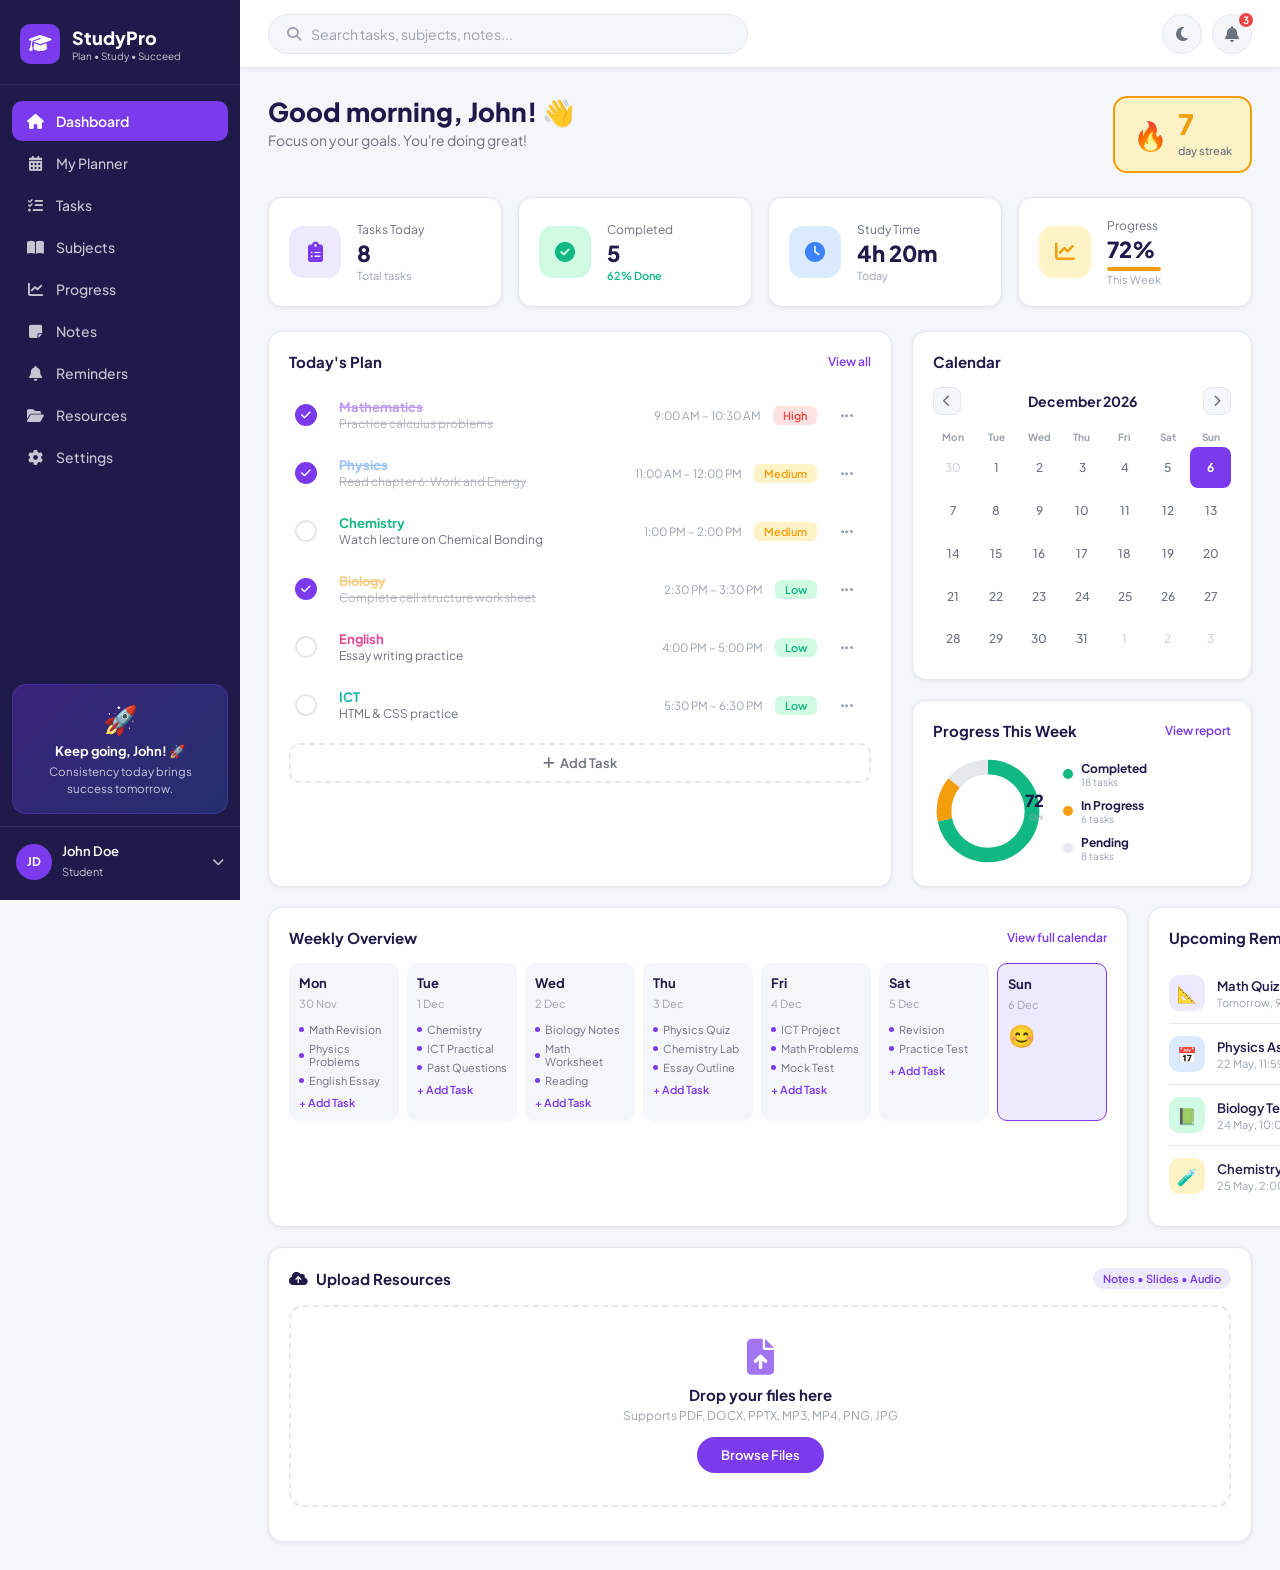
==== index.html @ b6affc6c "first commit" ====
<!DOCTYPE html>
<html lang="en" data-theme="light">
<head>
  <meta charset="UTF-8"/>
  <meta name="viewport" content="width=device-width, initial-scale=1.0"/>
  <title>StudyPro — Dashboard</title>
  <link rel="short-cut icon" href="favicon.ico"/>
  <link rel="stylesheet" href="css/style.css"/>
  <link href="https://fonts.googleapis.com/css2?family=Plus+Jakarta+Sans:wght@300;400;500;600;700;800&family=Manrope:wght@400;500;600;700&display=swap" rel="stylesheet"/>
  <link rel="stylesheet" href="https://cdnjs.cloudflare.com/ajax/libs/font-awesome/6.5.0/css/all.min.css"/>
</head>
<body>

  <!-- SIDEBAR -->
  <aside class="sidebar" id="sidebar">
    <div class="sidebar-brand">
      <div class="brand-icon"><i class="fas fa-graduation-cap"></i></div>
      <div class="brand-text">
        <span class="brand-name">StudyPro</span>
        <span class="brand-tagline">Plan • Study • Succeed</span>
      </div>
    </div>

    <nav class="sidebar-nav">
      <a href="#" class="nav-item active" data-page="dashboard">
        <i class="fas fa-house"></i><span>Dashboard</span>
      </a>
      <a href="#" class="nav-item" data-page="planner">
        <i class="fas fa-calendar-days"></i><span>My Planner</span>
      </a>
      <a href="#" class="nav-item" data-page="tasks">
        <i class="fas fa-list-check"></i><span>Tasks</span>
      </a>
      <a href="#" class="nav-item" data-page="subjects">
        <i class="fas fa-book-open"></i><span>Subjects</span>
      </a>
     
      <a href="#" class="nav-item" data-page="progress">
        <i class="fas fa-chart-line"></i><span>Progress</span>
      </a>
      <a href="#" class="nav-item" data-page="notes">
        <i class="fas fa-sticky-note"></i><span>Notes</span>
      </a>
      <a href="#" class="nav-item" data-page="reminders">
        <i class="fas fa-bell"></i><span>Reminders</span>
      </a>
      <a href="#" class="nav-item" data-page="resources">
        <i class="fas fa-folder-open"></i><span>Resources</span>
      </a>
      <a href="#" class="nav-item" data-page="settings">
        <i class="fas fa-gear"></i><span>Settings</span>
      </a>
    </nav>

    <div class="sidebar-motivation">
      <div class="motivation-rocket">🚀</div>
      <p class="motivation-title">Keep going, John! 🚀</p>
      <p class="motivation-text" id="dailyQuote">Consistency today brings success tomorrow.</p>
    </div>

    <div class="sidebar-user">
      <div class="user-avatar">JD</div>
      <div class="user-info">
        <span class="user-name">John Doe</span>
        <span class="user-role">Student</span>
      </div>
      <button type="button" class="user-chevron" aria-label="Toggle user menu"><i class="fas fa-chevron-down"></i></button>
    </div>
  </aside>

  <!-- MAIN CONTENT -->
  <div class="main-wrapper">

    <!-- TOP NAV -->
    <header class="topnav">
      <button type="button" class="hamburger" id="hamburger" title="Menu"><i class="fas fa-bars"></i></button>
      <div class="search-bar">
        <i class="fas fa-magnifying-glass"></i>
        <input type="text" placeholder="Search tasks, subjects, notes..." id="searchInput"/>
      </div>
      <div class="topnav-actions">
        <button class="icon-btn theme-toggle" id="themeToggle" title="Toggle theme">
          <i class="fas fa-moon" id="themeIcon"></i>
        </button>
        <button class="icon-btn notif-btn" id="notifBtn">
          <i class="fas fa-bell"></i>
          <span class="notif-badge">3</span>
        </button>
      </div>
    </header>

    <!-- DASHBOARD PAGE -->
    <main class="content" id="dashboardPage">

      <!-- GREETING -->
      <div class="greeting-row">
        <div>
          <h1 class="greeting-title" id="greetingText">Good evening, John! 👋</h1>
          <p class="greeting-sub">Focus on your goals. You're doing great!</p>
        </div>
        <div class="streak-badge">
          <span class="streak-fire">🔥</span>
          <div>
            <span class="streak-num" id="streakCount">7</span>
            <span class="streak-label">day streak</span>
          </div>
        </div>
      </div>

      <!-- STATS CARDS -->
      <div class="stats-grid">
        <div class="stat-card">
          <div class="stat-icon purple"><i class="fas fa-clipboard-list"></i></div>
          <div class="stat-info">
            <span class="stat-label">Tasks Today</span>
            <span class="stat-value">8</span>
            <span class="stat-sub">Total tasks</span>
          </div>
        </div>
        <div class="stat-card">
          <div class="stat-icon green"><i class="fas fa-circle-check"></i></div>
          <div class="stat-info">
            <span class="stat-label">Completed</span>
            <span class="stat-value">5</span>
            <span class="stat-sub green-text">62% Done</span>
          </div>
        </div>
        <div class="stat-card">
          <div class="stat-icon blue"><i class="fas fa-clock"></i></div>
          <div class="stat-info">
            <span class="stat-label">Study Time</span>
            <span class="stat-value">4h 20m</span>
            <span class="stat-sub">Today</span>
          </div>
        </div>
        <div class="stat-card">
          <div class="stat-icon orange"><i class="fas fa-chart-line"></i></div>
          <div class="stat-info">
            <span class="stat-label">Progress</span>
            <span class="stat-value">72%</span>
            <div class="progress-bar-mini">
              <div class="progress-fill"></div>
            </div>
            <span class="stat-sub">This Week</span>
          </div>
        </div>
      </div>

      <!-- MIDDLE ROW -->
      <div class="middle-row">

        <!-- TODAY'S PLAN -->
        <div class="panel tasks-panel">
          <div class="panel-header">
            <h2>Today's Plan</h2>
            <button class="link-btn">View all</button>
          </div>
          <div class="task-list" id="taskList">
            
          </div>
          <button class="add-task-btn" id="addTaskBtn">
            <i class="fas fa-plus"></i> Add Task
          </button>
        </div>

        <!-- RIGHT COLUMN -->
        <div class="right-col">

          <!-- CALENDAR -->
          <div class="panel calendar-panel">
            <div class="panel-header">
              <h2>Calendar</h2>
            </div>
            <div class="cal-nav">
              <button type="button" class="cal-arrow" id="calPrev" title="Previous month"><i class="fas fa-chevron-left"></i></button>
              <span class="cal-month" id="calMonthLabel">May 2024</span>
              <button type="button" class="cal-arrow" id="calNext" title="Next month"><i class="fas fa-chevron-right"></i></button>
            </div>
            <div class="cal-grid">
              <div class="cal-day-name">Mon</div>
              <div class="cal-day-name">Tue</div>
              <div class="cal-day-name">Wed</div>
              <div class="cal-day-name">Thu</div>
              <div class="cal-day-name">Fri</div>
              <div class="cal-day-name">Sat</div>
              <div class="cal-day-name">Sun</div>
            </div>
            <div class="cal-days" id="calDays"></div>
          </div>

          <!-- PROGRESS DONUT -->
          <div class="panel progress-panel">
            <div class="panel-header">
              <h2>Progress This Week</h2>
              <button class="link-btn">View report</button>
            </div>
            <div class="donut-wrap">
              <svg class="donut-svg" viewBox="0 0 120 120">
                <circle class="donut-bg" cx="60" cy="60" r="48"/>
                <circle class="donut-seg donut-completed" cx="60" cy="60" r="48" stroke-dasharray="216 86" stroke-dashoffset="0"/>
                <circle class="donut-seg donut-progress" cx="60" cy="60" r="48" stroke-dasharray="43 259" stroke-dashoffset="-216"/>
                <circle class="donut-seg donut-pending" cx="60" cy="60" r="48" stroke-dasharray="43 259" stroke-dashoffset="-259"/>
                <text x="60" y="56" class="donut-pct">72%</text>
                <text x="60" y="70" class="donut-lbl">Overall</text>
              </svg>
              <div class="donut-legend">
                <div class="legend-item"><span class="dot green"></span><div><strong>Completed</strong><small>18 tasks</small></div></div>
                <div class="legend-item"><span class="dot yellow"></span><div><strong>In Progress</strong><small>6 tasks</small></div></div>
                <div class="legend-item"><span class="dot grey"></span><div><strong>Pending</strong><small>8 tasks</small></div></div>
              </div>
            </div>
          </div>

        </div>
      </div>

      <!-- BOTTOM ROW -->
      <div class="bottom-row">

        <!-- WEEKLY OVERVIEW -->
        <div class="panel weekly-panel">
          <div class="panel-header">
            <h2>Weekly Overview</h2>
            <button class="link-btn">View full calendar</button>
          </div>
          <div class="weekly-grid" id="weeklyGrid"></div>
        </div>

        <!-- REMINDERS -->
        <div class="panel reminders-panel">
          <div class="panel-header">
            <h2>Upcoming Reminders</h2>
            <button class="link-btn">View all</button>
          </div>
          <div class="reminder-list" id="reminderList"></div>
        </div>

      </div>

      <!-- FILE UPLOAD SECTION -->
      <div class="panel upload-panel">
        <div class="panel-header">
          <h2><i class="fas fa-cloud-arrow-up"></i> Upload Resources</h2>
          <span class="badge-label">Notes • Slides • Audio</span>
        </div>
        <div class="upload-zone" id="uploadZone">
          <i class="fas fa-file-arrow-up upload-icon"></i>
          <p class="upload-title">Drop your files here</p>
          <p class="upload-sub">Supports PDF, DOCX, PPTX, MP3, MP4, PNG, JPG</p>
          <input type="file" id="fileInput" multiple accept=".pdf,.doc,.docx,.ppt,.pptx,.mp3,.mp4,.png,.jpg,.jpeg" hidden/>
          <button class="btn-upload" id="uploadBtn">Browse Files</button>
        </div>
        <div class="uploaded-files" id="uploadedFiles"></div>
      </div>

    </main>
  </div>

  <!-- ADD TASK MODAL -->
  <div class="modal-overlay" id="modalOverlay">
    <div class="modal" id="taskModal">
      <div class="modal-header">
        <h3>Add New Task</h3>
        <button type="button" class="modal-close" id="modalClose" aria-label="Close modal"><i class="fas fa-xmark"></i></button>
      </div>
      <div class="modal-body">
        <div class="form-group">
          <label for="taskSubject">Subject</label>
          <input type="text" id="taskSubject" title="Subject" placeholder="e.g. Mathematics"/>
        </div>
        <div class="form-group">
          <label for="taskDesc">Task Description</label>
          <input type="text" id="taskDesc" title="Task Description" placeholder="e.g. Practice calculus problems"/>
        </div>
        <div class="form-row">
          <div class="form-group">
            <label for="taskTime">Time</label>
            <input type="time" id="taskTime" title="Time"/>
          </div>
          <div class="form-group">
            <label for="taskPriority">Priority</label>
            <select id="taskPriority" title="Priority">
              <option>High</option>
              <option>Medium</option>
              <option>Low</option>
            </select>
          </div>
        </div>
      </div>
      <div class="modal-footer">
        <button class="btn-cancel" id="cancelTask">Cancel</button>
        <button class="btn-save" id="saveTask">Add Task</button>
      </div>
    </div>
  </div>

  <script src="js/script.js"></script>
</body>
</html>
---- css/style.css ----
/* ===== CSS VARIABLES ===== */
:root {
  --purple: #7C3AED;
  --purple-light: #EDE9FE;
  --purple-dark: #5B21B6;
  --green: #10B981;
  --green-light: #D1FAE5;
  --blue: #3B82F6;
  --blue-light: #DBEAFE;
  --orange: #F59E0B;
  --orange-light: #FEF3C7;
  --red: #EF4444;
  --red-light: #FEE2E2;

  --bg: #F5F6FA;
  --bg-2: #FFFFFF;
  --sidebar-bg: #1E1B4B;
  --sidebar-text: rgba(255,255,255,0.75);
  --sidebar-active: #7C3AED;
  --sidebar-hover: rgba(255,255,255,0.08);
  --text: #1E1B4B;
  --text-2: #6B7280;
  --text-3: #9CA3AF;
  --border: #E5E7EB;
  --shadow: 0 1px 4px rgba(0,0,0,0.07);
  --shadow-md: 0 4px 16px rgba(0,0,0,0.10);
  --radius: 14px;
  --radius-sm: 10px;
  --sidebar-width: 240px;
  --topnav-h: 68px;
  --font: 'Plus Jakarta Sans', sans-serif;
}

[data-theme="dark"] {
  --bg: #0F0E1A;
  --bg-2: #1A1828;
  --sidebar-bg: #13111F;
  --sidebar-text: rgba(255,255,255,0.65);
  --sidebar-hover: rgba(255,255,255,0.06);
  --text: #F1F0FF;
  --text-2: #A0A0B8;
  --text-3: #6B6B88;
  --border: #2A2840;
  --shadow: 0 1px 4px rgba(0,0,0,0.3);
  --shadow-md: 0 4px 20px rgba(0,0,0,0.4);
  --purple-light: rgba(124,58,237,0.15);
  --green-light: rgba(16,185,129,0.12);
  --blue-light: rgba(59,130,246,0.12);
  --orange-light: rgba(245,158,11,0.12);
  --red-light: rgba(239,68,68,0.12);
}

/* ===== RESET ===== */
* { box-sizing: border-box; margin: 0; padding: 0; }
html { scroll-behavior: smooth; }
body { font-family: var(--font); background: var(--bg); color: var(--text); transition: background 0.3s, color 0.3s; overflow-x: hidden; }
a { text-decoration: none; color: inherit; }
button { cursor: pointer; border: none; background: none; font-family: var(--font); }
input, select, textarea { font-family: var(--font); }
ul { list-style: none; }
.hidden { display: none !important; }

/* ===== LAYOUT ===== */
.sidebar {
  position: fixed; top: 0; left: 0; bottom: 0;
  width: var(--sidebar-width);
  background: var(--sidebar-bg);
  display: flex; flex-direction: column;
  z-index: 200; transition: transform 0.3s;
  overflow-y: auto;
}
.main-wrapper {
  margin-left: var(--sidebar-width);
  min-height: 100vh;
  display: flex; flex-direction: column;
}

/* ===== SIDEBAR BRAND ===== */
.sidebar-brand {
  display: flex; align-items: center; gap: 12px;
  padding: 24px 20px 20px;
  border-bottom: 1px solid rgba(255,255,255,0.08);
}
.brand-icon {
  width: 40px; height: 40px; border-radius: 10px;
  background: var(--purple);
  display: flex; align-items: center; justify-content: center;
  color: #fff; font-size: 18px; flex-shrink: 0;
}
.brand-name { font-size: 18px; font-weight: 800; color: #fff; }
.brand-tagline { font-size: 10px; color: var(--sidebar-text); display: block; margin-top: 1px; }

/* ===== SIDEBAR NAV ===== */
.sidebar-nav { padding: 16px 12px; flex: 1; }
.nav-item {
  display: flex; align-items: center; gap: 12px;
  padding: 11px 14px; border-radius: var(--radius-sm);
  color: var(--sidebar-text); font-size: 14px; font-weight: 500;
  margin-bottom: 2px; transition: all 0.18s;
}
.nav-item i { width: 18px; text-align: center; font-size: 15px; }
.nav-item:hover { background: var(--sidebar-hover); color: #fff; }
.nav-item.active { background: var(--sidebar-active); color: #fff; font-weight: 600; }

/* ===== SIDEBAR MOTIVATION ===== */
.sidebar-motivation {
  margin: 12px; padding: 16px;
  background: linear-gradient(135deg, rgba(124,58,237,0.3), rgba(59,130,246,0.2));
  border-radius: var(--radius); border: 1px solid rgba(124,58,237,0.3);
  text-align: center;
}
.motivation-rocket { font-size: 28px; margin-bottom: 6px; }
.motivation-title { color: #fff; font-size: 13px; font-weight: 700; margin-bottom: 4px; }
.motivation-text { color: var(--sidebar-text); font-size: 11.5px; line-height: 1.5; }

/* ===== SIDEBAR USER ===== */
.sidebar-user {
  display: flex; align-items: center; gap: 10px;
  padding: 16px 16px 20px;
  border-top: 1px solid rgba(255,255,255,0.08);
}
.user-avatar {
  width: 36px; height: 36px; border-radius: 50%;
  background: var(--purple); color: #fff;
  display: flex; align-items: center; justify-content: center;
  font-size: 12px; font-weight: 700; flex-shrink: 0;
}
.user-name { font-size: 13px; font-weight: 600; color: #fff; display: block; }
.user-role { font-size: 11px; color: var(--sidebar-text); }
.user-info { flex: 1; }
.user-chevron { color: var(--sidebar-text); font-size: 12px; }

/* ===== TOP NAV ===== */
.topnav {
  position: sticky; top: 0; z-index: 100;
  height: var(--topnav-h);
  background: var(--bg-2);
  border-bottom: 1px solid var(--border);
  display: flex; align-items: center; gap: 16px;
  padding: 0 28px;
  box-shadow: var(--shadow);
}
.hamburger { display: none; font-size: 18px; color: var(--text); padding: 8px; border-radius: 8px; }
.hamburger:hover { background: var(--bg); }
.search-bar {
  flex: 1; max-width: 480px;
  display: flex; align-items: center; gap: 10px;
  background: var(--bg); border: 1.5px solid var(--border);
  border-radius: 100px; padding: 10px 18px;
  transition: border-color 0.2s;
}
.search-bar:focus-within { border-color: var(--purple); }
.search-bar i { color: var(--text-3); font-size: 14px; }
.search-bar input { border: none; background: none; outline: none; font-size: 14px; color: var(--text); width: 100%; }
.search-bar input::placeholder { color: var(--text-3); }
.topnav-actions { display: flex; align-items: center; gap: 10px; margin-left: auto; }

/* ===== ICON BUTTONS ===== */
.icon-btn {
  width: 40px; height: 40px; border-radius: 50%;
  display: flex; align-items: center; justify-content: center;
  color: var(--text-2); font-size: 16px; transition: all 0.18s;
  background: var(--bg); border: 1.5px solid var(--border);
}
.icon-btn:hover { background: var(--purple-light); color: var(--purple); border-color: var(--purple); }
.notif-btn { position: relative; }
.notif-badge {
  position: absolute; top: -4px; right: -4px;
  background: var(--red); color: #fff;
  font-size: 10px; font-weight: 700; border-radius: 100px;
  min-width: 18px; height: 18px; display: flex; align-items: center; justify-content: center;
  border: 2px solid var(--bg-2);
}

/* ===== CONTENT AREA ===== */
.content { padding: 28px; flex: 1; }

/* ===== GREETING ===== */
.greeting-row { display: flex; align-items: flex-start; justify-content: space-between; margin-bottom: 24px; flex-wrap: wrap; gap: 12px; }
.greeting-title { font-size: 26px; font-weight: 800; line-height: 1.2; }
.greeting-sub { color: var(--text-2); font-size: 14px; margin-top: 4px; }
.streak-badge {
  display: flex; align-items: center; gap: 10px;
  background: var(--orange-light);
  border: 2px solid var(--orange);
  border-radius: var(--radius); padding: 12px 18px;
}
.streak-fire { font-size: 28px; }
.streak-num { font-size: 28px; font-weight: 800; color: var(--orange); display: block; line-height: 1; }
.streak-label { font-size: 11px; color: var(--text-2); font-weight: 500; }

/* ===== STATS GRID ===== */
.stats-grid { display: grid; grid-template-columns: repeat(4, 1fr); gap: 16px; margin-bottom: 24px; }
.stat-card {
  background: var(--bg-2); border-radius: var(--radius);
  padding: 20px; display: flex; align-items: center; gap: 16px;
  box-shadow: var(--shadow); border: 1.5px solid var(--border);
  transition: transform 0.2s, box-shadow 0.2s;
}
.stat-card:hover { transform: translateY(-2px); box-shadow: var(--shadow-md); }
.stat-icon {
  width: 52px; height: 52px; border-radius: 14px;
  display: flex; align-items: center; justify-content: center;
  font-size: 20px; flex-shrink: 0;
}
.stat-icon.purple { background: var(--purple-light); color: var(--purple); }
.stat-icon.green { background: var(--green-light); color: var(--green); }
.stat-icon.blue { background: var(--blue-light); color: var(--blue); }
.stat-icon.orange { background: var(--orange-light); color: var(--orange); }
.stat-label { font-size: 12px; color: var(--text-2); display: block; margin-bottom: 2px; }
.stat-value { font-size: 22px; font-weight: 800; color: var(--text); display: block; }
.stat-sub { font-size: 11px; color: var(--text-3); margin-top: 2px; display: block; }
.green-text { color: var(--green) !important; font-weight: 600; }
.progress-bar-mini { height: 4px; background: var(--border); border-radius: 99px; margin-top: 4px; overflow: hidden; }
.progress-fill { height: 100%; background: var(--orange); border-radius: 99px; transition: width 0.8s ease; }

/* ===== PANELS ===== */
.panel {
  background: var(--bg-2); border-radius: var(--radius);
  border: 1.5px solid var(--border); box-shadow: var(--shadow);
  padding: 20px;
}
.panel-header { display: flex; align-items: center; justify-content: space-between; margin-bottom: 16px; }
.panel-header h2 { font-size: 15px; font-weight: 700; color: var(--text); display: flex; align-items: center; gap: 8px; }
.link-btn { font-size: 12px; color: var(--purple); font-weight: 600; background: none; border: none; cursor: pointer; }
.link-btn:hover { text-decoration: underline; }

/* ===== MIDDLE ROW ===== */
.middle-row { display: grid; grid-template-columns: 1fr 340px; gap: 20px; margin-bottom: 20px; }
.right-col { display: flex; flex-direction: column; gap: 20px; }

/* ===== TASK LIST ===== */
.task-list { display: flex; flex-direction: column; gap: 2px; }
.task-item {
  display: grid; grid-template-columns: 32px 1fr auto auto 36px;
  align-items: center; gap: 12px;
  padding: 12px 6px; border-radius: var(--radius-sm);
  transition: background 0.15s; cursor: pointer;
}
.task-item:hover { background: var(--bg); }
.task-check {
  width: 22px; height: 22px; border-radius: 50%;
  border: 2px solid var(--border);
  display: flex; align-items: center; justify-content: center;
  font-size: 11px; color: transparent; transition: all 0.2s; flex-shrink: 0;
}
.task-item.done .task-check { background: var(--purple); border-color: var(--purple); color: #fff; }
.task-subject { font-size: 13px; font-weight: 700; }
.task-desc { font-size: 12px; color: var(--text-2); margin-top: 1px; }
.task-item.done .task-subject, .task-item.done .task-desc { text-decoration: line-through; opacity: 0.5; }
.task-time { font-size: 11.5px; color: var(--text-3); white-space: nowrap; }
.priority-tag {
  font-size: 11px; font-weight: 600; border-radius: 6px; padding: 3px 10px;
}
.priority-tag.High { background: var(--red-light); color: var(--red); }
.priority-tag.Medium { background: var(--orange-light); color: var(--orange); }
.priority-tag.Low { background: var(--green-light); color: var(--green); }
.task-menu { color: var(--text-3); font-size: 14px; padding: 4px; border-radius: 6px; }
.task-menu:hover { background: var(--bg); color: var(--text); }
.add-task-btn {
  margin-top: 10px; width: 100%; padding: 10px;
  border: 2px dashed var(--border); border-radius: var(--radius-sm);
  color: var(--text-2); font-size: 13px; font-weight: 600;
  transition: all 0.18s; display: flex; align-items: center; justify-content: center; gap: 6px;
}
.add-task-btn:hover { border-color: var(--purple); color: var(--purple); background: var(--purple-light); }

/* ===== CALENDAR ===== */
.cal-nav { display: flex; align-items: center; justify-content: space-between; margin-bottom: 12px; }
.cal-month { font-size: 14px; font-weight: 700; }
.cal-arrow { width: 28px; height: 28px; border-radius: 8px; background: var(--bg); border: 1px solid var(--border); color: var(--text-2); display: flex; align-items: center; justify-content: center; font-size: 12px; transition: all 0.15s; }
.cal-arrow:hover { background: var(--purple-light); color: var(--purple); }
.cal-grid { display: grid; grid-template-columns: repeat(7, 1fr); gap: 2px; }
.cal-day-name { text-align: center; font-size: 10px; font-weight: 700; color: var(--text-3); padding: 4px 0; }
.cal-days { display: grid; grid-template-columns: repeat(7, 1fr); gap: 2px; }
.cal-day {
  aspect-ratio: 1; border-radius: 8px; display: flex; align-items: center; justify-content: center;
  font-size: 12px; font-weight: 500; cursor: pointer; transition: all 0.15s; color: var(--text-2);
}
.cal-day:hover { background: var(--purple-light); color: var(--purple); }
.cal-day.today { background: var(--purple); color: #fff; font-weight: 700; }
.cal-day.other-month { opacity: 0.3; }
.cal-day.has-event::after { content: ''; width: 4px; height: 4px; border-radius: 50%; background: var(--orange); display: block; position: absolute; bottom: 3px; }
.cal-day { position: relative; }

/* ===== DONUT CHART ===== */
.donut-wrap { display: flex; align-items: center; gap: 20px; }
.donut-svg { width: 110px; height: 110px; flex-shrink: 0; transform: rotate(-90deg); }
.donut-bg { fill: none; stroke: var(--border); stroke-width: 16; }
.donut-seg { fill: none; stroke-width: 16; stroke-linecap: butt; }
.donut-completed { stroke: var(--green); }
.donut-progress { stroke: var(--orange); }
.donut-pending { stroke: var(--border); }
.donut-pct { font-size: 18px; font-weight: 800; fill: var(--text); text-anchor: middle; transform: rotate(90deg) translateY(-120px) translateX(60px); font-family: var(--font); }
.donut-lbl { font-size: 9px; fill: var(--text-3); text-anchor: middle; transform: rotate(90deg) translateY(-120px) translateX(60px); font-family: var(--font); }
.donut-legend { display: flex; flex-direction: column; gap: 10px; }
.legend-item { display: flex; align-items: center; gap: 8px; font-size: 12px; }
.legend-item div { display: flex; flex-direction: column; }
.legend-item strong { font-size: 12px; color: var(--text); }
.legend-item small { font-size: 10px; color: var(--text-3); }
.dot { width: 10px; height: 10px; border-radius: 50%; flex-shrink: 0; }
.dot.green { background: var(--green); }
.dot.yellow { background: var(--orange); }
.dot.grey { background: var(--border); }

/* ===== BOTTOM ROW ===== */
.bottom-row { display: grid; grid-template-columns: 1fr 300px; gap: 20px; margin-bottom: 20px; }

/* ===== WEEKLY OVERVIEW ===== */
.weekly-grid { display: grid; grid-template-columns: repeat(7, 1fr); gap: 8px; overflow-x: auto; }
.weekly-day { background: var(--bg); border-radius: var(--radius-sm); padding: 12px 10px; min-width: 110px; }
.weekly-day.today { background: var(--purple-light); border: 1.5px solid var(--purple); }
.weekly-day-header { margin-bottom: 8px; }
.weekly-day-name { font-size: 13px; font-weight: 700; color: var(--text); display: block; }
.weekly-day-date { font-size: 11px; color: var(--text-3); }
.weekly-task-item { font-size: 11px; color: var(--text-2); padding: 3px 0; display: flex; align-items: center; gap: 5px; }
.weekly-task-item::before { content: ''; width: 5px; height: 5px; border-radius: 50%; background: var(--purple); flex-shrink: 0; }
.add-weekly-btn { font-size: 11px; color: var(--purple); margin-top: 6px; display: block; font-weight: 600; }

/* ===== REMINDERS ===== */
.reminder-item {
  display: flex; align-items: center; gap: 12px;
  padding: 12px 0; border-bottom: 1px solid var(--border);
}
.reminder-item:last-child { border-bottom: none; }
.reminder-icon {
  width: 36px; height: 36px; border-radius: 10px;
  display: flex; align-items: center; justify-content: center;
  font-size: 16px; flex-shrink: 0;
}
.reminder-info { flex: 1; }
.reminder-title { font-size: 13px; font-weight: 600; color: var(--text); }
.reminder-time { font-size: 11px; color: var(--text-3); margin-top: 2px; }
.reminder-menu { color: var(--text-3); font-size: 14px; }

/* ===== FILE UPLOAD ===== */
.upload-panel { margin-top: 0; }
.badge-label { font-size: 11px; background: var(--purple-light); color: var(--purple); padding: 4px 10px; border-radius: 100px; font-weight: 600; }
.upload-zone {
  border: 2px dashed var(--border); border-radius: var(--radius);
  padding: 32px; text-align: center;
  transition: all 0.2s; cursor: pointer;
}
.upload-zone:hover, .upload-zone.drag-over { border-color: var(--purple); background: var(--purple-light); }
.upload-icon { font-size: 36px; color: var(--purple); opacity: 0.7; margin-bottom: 10px; }
.upload-title { font-size: 15px; font-weight: 700; color: var(--text); margin-bottom: 4px; }
.upload-sub { font-size: 12px; color: var(--text-3); margin-bottom: 14px; }
.btn-upload {
  background: var(--purple); color: #fff; font-size: 13px; font-weight: 600;
  padding: 10px 24px; border-radius: 100px; cursor: pointer; transition: all 0.18s;
}
.btn-upload:hover { background: var(--purple-dark); transform: translateY(-1px); }
.uploaded-files { margin-top: 14px; display: flex; flex-direction: column; gap: 8px; }
.uploaded-file {
  display: flex; align-items: center; gap: 12px;
  padding: 12px 14px; background: var(--bg); border-radius: var(--radius-sm);
  border: 1px solid var(--border); animation: slideIn 0.3s ease;
}
.file-icon { font-size: 20px; }
.file-name { font-size: 13px; font-weight: 600; color: var(--text); }
.file-size { font-size: 11px; color: var(--text-3); }
.file-info { flex: 1; }
.file-remove { color: var(--text-3); font-size: 13px; transition: color 0.15s; }
.file-remove:hover { color: var(--red); }

/* ===== MODAL ===== */
.modal-overlay {
  position: fixed; inset: 0; background: rgba(0,0,0,0.5);
  display: flex; align-items: center; justify-content: center;
  z-index: 999; opacity: 0; pointer-events: none; transition: opacity 0.2s;
}
.modal-overlay.open { opacity: 1; pointer-events: all; }
.modal {
  background: var(--bg-2); border-radius: 18px;
  width: 440px; max-width: 95vw;
  box-shadow: 0 20px 60px rgba(0,0,0,0.25);
  transform: scale(0.95); transition: transform 0.2s;
}
.modal-overlay.open .modal { transform: scale(1); }
.modal-header { display: flex; align-items: center; justify-content: space-between; padding: 20px 24px; border-bottom: 1px solid var(--border); }
.modal-header h3 { font-size: 16px; font-weight: 700; }
.modal-close { width: 32px; height: 32px; border-radius: 8px; background: var(--bg); color: var(--text-2); display: flex; align-items: center; justify-content: center; transition: all 0.15s; }
.modal-close:hover { background: var(--red-light); color: var(--red); }
.modal-body { padding: 20px 24px; display: flex; flex-direction: column; gap: 14px; }
.modal-footer { display: flex; gap: 10px; justify-content: flex-end; padding: 16px 24px; border-top: 1px solid var(--border); }
.btn-cancel { padding: 10px 20px; border-radius: 10px; background: var(--bg); color: var(--text-2); font-size: 13px; font-weight: 600; transition: all 0.15s; }
.btn-cancel:hover { background: var(--border); }
.btn-save { padding: 10px 22px; border-radius: 10px; background: var(--purple); color: #fff; font-size: 13px; font-weight: 600; transition: all 0.15s; }
.btn-save:hover { background: var(--purple-dark); }
.form-group { display: flex; flex-direction: column; gap: 5px; }
.form-group label { font-size: 12px; font-weight: 600; color: var(--text-2); }
.form-group input, .form-group select {
  padding: 10px 12px; border-radius: 10px;
  border: 1.5px solid var(--border); background: var(--bg);
  color: var(--text); font-size: 13px; outline: none; transition: border-color 0.2s;
}
.form-group input:focus, .form-group select:focus { border-color: var(--purple); }
.form-row { display: grid; grid-template-columns: 1fr 1fr; gap: 12px; }

/* ===== AUTH PAGES ===== */
.auth-body { min-height: 100vh; display: flex; align-items: stretch; }
.auth-theme-btn { position: fixed; top: 20px; right: 20px; z-index: 100; }

.auth-container { display: flex; width: 100%; min-height: 100vh; }

.auth-left {
  width: 420px; flex-shrink: 0;
  background: linear-gradient(145deg, #1E1B4B, #312E81, #4C1D95);
  padding: 48px 44px; display: flex; flex-direction: column; justify-content: center;
  position: relative; overflow: hidden;
}
.auth-left::before {
  content: ''; position: absolute; top: -80px; right: -80px;
  width: 260px; height: 260px; border-radius: 50%;
  background: rgba(124,58,237,0.3); pointer-events: none;
}
.auth-left::after {
  content: ''; position: absolute; bottom: -60px; left: -60px;
  width: 200px; height: 200px; border-radius: 50%;
  background: rgba(59,130,246,0.2); pointer-events: none;
}
.auth-brand { display: flex; align-items: center; gap: 12px; margin-bottom: 36px; }
.auth-brand .brand-icon { width: 44px; height: 44px; border-radius: 12px; background: rgba(255,255,255,0.2); display: flex; align-items: center; justify-content: center; color: #fff; font-size: 20px; }
.auth-brand .brand-name { font-size: 22px; font-weight: 800; color: #fff; }
.auth-left-title { font-size: 26px; font-weight: 800; color: #fff; line-height: 1.3; margin-bottom: 14px; position: relative; z-index: 1; }
.auth-left-sub { font-size: 14px; color: rgba(255,255,255,0.7); line-height: 1.6; margin-bottom: 32px; position: relative; z-index: 1; }
.auth-features { display: flex; flex-direction: column; gap: 12px; position: relative; z-index: 1; }
.auth-feat { display: flex; align-items: center; gap: 12px; color: rgba(255,255,255,0.85); font-size: 13.5px; font-weight: 500; }
.auth-feat i { width: 30px; height: 30px; background: rgba(255,255,255,0.15); border-radius: 8px; display: flex; align-items: center; justify-content: center; font-size: 13px; color: #fff; flex-shrink: 0; }

.auth-right {
  flex: 1; display: flex; align-items: center; justify-content: center;
  padding: 40px 24px; background: var(--bg);
}
.auth-card { width: 100%; max-width: 420px; }
.auth-title { font-size: 26px; font-weight: 800; color: var(--text); margin-bottom: 6px; }
.auth-desc { font-size: 14px; color: var(--text-2); margin-bottom: 24px; }

.btn-google {
  width: 100%; padding: 12px 20px;
  border: 1.5px solid var(--border); border-radius: var(--radius-sm);
  background: var(--bg-2); color: var(--text); font-size: 14px; font-weight: 600;
  display: flex; align-items: center; justify-content: center; gap: 10px;
  transition: all 0.18s; cursor: pointer;
}
.btn-google:hover { border-color: var(--purple); background: var(--purple-light); box-shadow: var(--shadow-md); }
.google-icon { width: 20px; height: 20px; }

.auth-divider { display: flex; align-items: center; gap: 12px; margin: 20px 0; }
.auth-divider::before, .auth-divider::after { content: ''; flex: 1; height: 1px; background: var(--border); }
.auth-divider span { font-size: 12px; color: var(--text-3); font-weight: 500; white-space: nowrap; }

/* AUTH FORM */
#loginForm, #registerForm { display: flex; flex-direction: column; gap: 14px; }

.input-wrap { position: relative; display: flex; align-items: center; }
.input-icon { position: absolute; left: 14px; color: var(--text-3); font-size: 14px; z-index: 1; }
.input-wrap input {
  width: 100%; padding: 12px 14px 12px 40px;
  border: 1.5px solid var(--border); border-radius: var(--radius-sm);
  background: var(--bg); color: var(--text); font-size: 14px; outline: none;
  transition: border-color 0.2s, box-shadow 0.2s; font-family: var(--font);
}
.input-wrap input:focus { border-color: var(--purple); box-shadow: 0 0 0 3px rgba(124,58,237,0.12); }
.input-wrap input.error-input { border-color: var(--red); }
.input-wrap input.success-input { border-color: var(--green); }

.toggle-pw {
  position: absolute; right: 12px; color: var(--text-3); font-size: 14px;
  background: none; border: none; cursor: pointer; padding: 4px; transition: color 0.15s;
}
.toggle-pw:hover { color: var(--purple); }

.field-error { font-size: 11.5px; color: var(--red); font-weight: 500; min-height: 16px; display: block; }

.form-row-space { display: flex; align-items: center; justify-content: space-between; }
.checkbox-label { display: flex; align-items: center; gap: 7px; font-size: 13px; color: var(--text-2); cursor: pointer; }
.checkbox-label input { accent-color: var(--purple); width: 15px; height: 15px; }
.forgot-link { font-size: 13px; color: var(--purple); font-weight: 600; }
.forgot-link:hover { text-decoration: underline; }

.form-message {
  padding: 10px 14px; border-radius: 10px; font-size: 13px; font-weight: 500;
  display: none;
}
.form-message.success { background: var(--green-light); color: var(--green); display: block; }
.form-message.error { background: var(--red-light); color: var(--red); display: block; }

.btn-auth {
  width: 100%; padding: 13px; border-radius: var(--radius-sm);
  background: var(--purple); color: #fff; font-size: 15px; font-weight: 700;
  cursor: pointer; transition: all 0.18s; display: flex; align-items: center; justify-content: center; gap: 8px;
  border: none; font-family: var(--font);
}
.btn-auth:hover { background: var(--purple-dark); transform: translateY(-1px); box-shadow: 0 6px 20px rgba(124,58,237,0.35); }
.btn-auth:active { transform: translateY(0); }

.auth-switch { text-align: center; font-size: 13px; color: var(--text-2); margin-top: 18px; }
.auth-switch a { color: var(--purple); font-weight: 700; }
.auth-switch a:hover { text-decoration: underline; }

/* Password strength */
.pw-strength { display: flex; align-items: center; gap: 8px; margin-top: 6px; }
.pw-bar { flex: 1; height: 4px; background: var(--border); border-radius: 99px; overflow: hidden; }
.pw-fill { height: 100%; width: 0; border-radius: 99px; transition: width 0.3s, background 0.3s; }
.pw-label { font-size: 11px; color: var(--text-3); font-weight: 600; }

.form-row-two { display: grid; grid-template-columns: 1fr 1fr; gap: 12px; }
.mt-8 { margin-top: 4px; }

/* ===== ANIMATIONS ===== */
@keyframes slideIn {
  from { opacity: 0; transform: translateY(-6px); }
  to { opacity: 1; transform: translateY(0); }
}
@keyframes fadeIn {
  from { opacity: 0; }
  to { opacity: 1; }
}
.content { animation: fadeIn 0.35s ease; }

/* ===== RESPONSIVE ===== */
@media (max-width: 1100px) {
  .stats-grid { grid-template-columns: repeat(2, 1fr); }
  .middle-row { grid-template-columns: 1fr; }
  .bottom-row { grid-template-columns: 1fr; }
  .right-col { flex-direction: row; flex-wrap: wrap; }
  .right-col .panel { flex: 1; min-width: 260px; }
}
@media (max-width: 900px) {
  .sidebar { transform: translateX(-100%); }
  .sidebar.open { transform: translateX(0); }
  .main-wrapper { margin-left: 0; }
  .hamburger { display: flex; }
  .auth-left { display: none; }
}
@media (max-width: 600px) {
  .stats-grid { grid-template-columns: 1fr 1fr; }
  .content { padding: 16px; }
  .topnav { padding: 0 16px; }
  .weekly-grid { grid-template-columns: repeat(7, 110px); }
  .form-row-two { grid-template-columns: 1fr; }
}
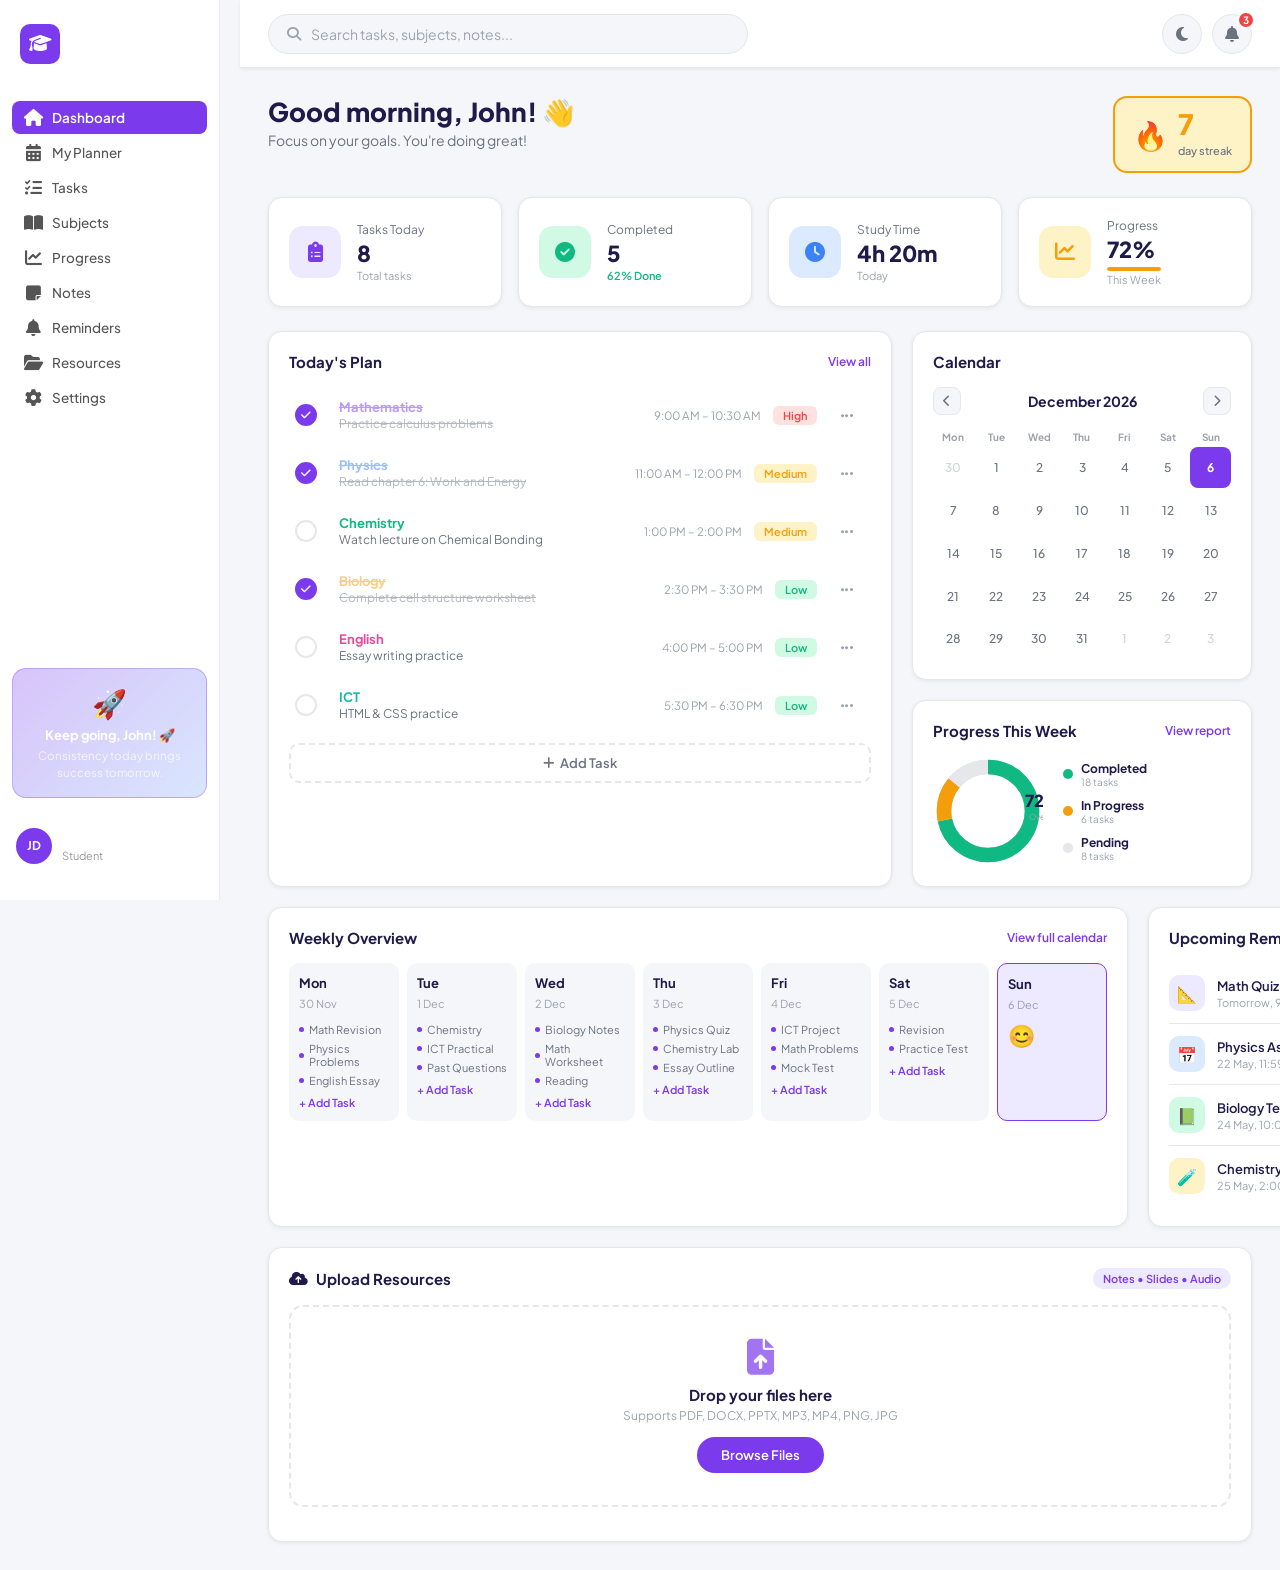
==== commit 542505c9: "added some new files" ====
--- a/index.html
+++ b/index.html
@@ -22,32 +22,32 @@
     </div>
 
     <nav class="sidebar-nav">
-      <a href="#" class="nav-item active" data-page="dashboard">
+      <a href="index.html" class="nav-item active" data-page="dashboard">
         <i class="fas fa-house"></i><span>Dashboard</span>
       </a>
-      <a href="#" class="nav-item" data-page="planner">
+      <a href="planner.html" class="nav-item" data-page="planner">
         <i class="fas fa-calendar-days"></i><span>My Planner</span>
       </a>
-      <a href="#" class="nav-item" data-page="tasks">
+      <a href="tasks.html" class="nav-item" data-page="tasks">
         <i class="fas fa-list-check"></i><span>Tasks</span>
       </a>
-      <a href="#" class="nav-item" data-page="subjects">
+      <a href="subjects.html" class="nav-item" data-page="subjects">
         <i class="fas fa-book-open"></i><span>Subjects</span>
       </a>
      
-      <a href="#" class="nav-item" data-page="progress">
+      <a href="progress.html" class="nav-item" data-page="progress">
         <i class="fas fa-chart-line"></i><span>Progress</span>
       </a>
-      <a href="#" class="nav-item" data-page="notes">
+      <a href="notes.html" class="nav-item" data-page="notes">
         <i class="fas fa-sticky-note"></i><span>Notes</span>
       </a>
-      <a href="#" class="nav-item" data-page="reminders">
+      <a href="reminders.html" class="nav-item" data-page="reminders">
         <i class="fas fa-bell"></i><span>Reminders</span>
       </a>
-      <a href="#" class="nav-item" data-page="resources">
+      <a href="resources.html" class="nav-item" data-page="resources">
         <i class="fas fa-folder-open"></i><span>Resources</span>
       </a>
-      <a href="#" class="nav-item" data-page="settings">
+      <a href="settings.html" class="nav-item" data-page="settings">
         <i class="fas fa-gear"></i><span>Settings</span>
       </a>
     </nav>
--- a/css/style.css
+++ b/css/style.css
@@ -508,6 +508,756 @@
 .form-row-two { display: grid; grid-template-columns: 1fr 1fr; gap: 12px; }
 .mt-8 { margin-top: 4px; }
 
+
+/* ─── Sidebar ─── */
+.sidebar {
+  width: 220px;
+  background: #fff;
+  border-right: 1px solid #ebebf0;
+  display: flex;
+  flex-direction: column;
+  flex-shrink: 0;
+  padding-bottom: 1rem;
+  position: fixed;
+  top: 0;
+  left: 0;
+  height: 100vh;
+}
+
+.sidebar-logo {
+  display: flex;
+  align-items: center;
+  gap: 10px;
+  padding: 1.1rem 1.2rem 1rem;
+  border-bottom: 1px solid #ebebf0;
+}
+
+.logo-icon {
+  width: 34px;
+  height: 34px;
+  background: #7c3aed;
+  border-radius: 8px;
+  display: flex;
+  align-items: center;
+  justify-content: center;
+}
+
+.logo-icon i {
+  color: #fff;
+  font-size: 18px;
+}
+
+.logo-text {
+  font-weight: 700;
+  font-size: 15px;
+  color: #1a1a2e;
+}
+
+.logo-sub {
+  font-size: 10px;
+  color: #888;
+}
+
+.nav-section {
+  padding: 0.8rem 0.8rem 0.2rem;
+}
+
+.nav-item {
+  display: flex;
+  align-items: center;
+  gap: 10px;
+  padding: 0.5rem 0.75rem;
+  border-radius: 8px;
+  cursor: pointer;
+  color: #555;
+  font-size: 13.5px;
+  transition: background 0.15s, color 0.15s;
+  margin-bottom: 2px;
+}
+
+.nav-item:hover {
+  background: #f5f0ff;
+  color: #7c3aed;
+}
+
+.nav-item.active {
+  background: #7c3aed;
+  color: #fff;
+}
+
+.nav-item i {
+  font-size: 17px;
+  flex-shrink: 0;
+}
+
+.sidebar-footer {
+  margin-top: auto;
+  padding: 0.8rem;
+  border-top: 1px solid #ebebf0;
+}
+
+.user-card {
+  display: flex;
+  align-items: center;
+  gap: 9px;
+  padding: 0.5rem 0.4rem;
+  border-radius: 8px;
+  cursor: pointer;
+}
+
+.avatar {
+  width: 32px;
+  height: 32px;
+  border-radius: 50%;
+  background: #7c3aed;
+  color: #fff;
+  display: flex;
+  align-items: center;
+  justify-content: center;
+  font-size: 12px;
+  font-weight: 600;
+  flex-shrink: 0;
+}
+
+.user-name {
+  font-size: 13px;
+  font-weight: 600;
+}
+
+.user-role {
+  font-size: 11px;
+  color: #999;
+}
+
+/* ─── Main ─── */
+.main {
+  flex: 1;
+  margin-left: 220px;
+  padding: 1.5rem 2rem;
+  overflow-y: auto;
+}
+
+.page-header {
+  margin-bottom: 1.5rem;
+}
+
+.page-title {
+  font-size: 22px;
+  font-weight: 700;
+  color: #1a1a2e;
+}
+
+.page-sub {
+  font-size: 13px;
+  color: #888;
+  margin-top: 2px;
+}
+
+/* ─── Settings Tabs ─── */
+.settings-tabs {
+  display: flex;
+  gap: 4px;
+  background: #fff;
+  border: 1px solid #ebebf0;
+  border-radius: 10px;
+  padding: 4px;
+  margin-bottom: 1.5rem;
+  width: fit-content;
+}
+
+.tab-btn {
+  display: flex;
+  align-items: center;
+  gap: 6px;
+  padding: 6px 14px;
+  border-radius: 7px;
+  border: none;
+  background: transparent;
+  font-size: 13px;
+  color: #666;
+  cursor: pointer;
+  font-weight: 500;
+  transition: all 0.15s;
+  white-space: nowrap;
+}
+
+.tab-btn:hover {
+  background: #f5f0ff;
+  color: #7c3aed;
+}
+
+.tab-btn.active {
+  background: #7c3aed;
+  color: #fff;
+}
+
+.tab-btn i {
+  font-size: 15px;
+}
+
+/* ─── Tab Panels ─── */
+.tab-panel {
+  display: none;
+}
+
+.tab-panel.active {
+  display: block;
+}
+
+/* ─── Settings Grid ─── */
+.settings-grid {
+  display: flex;
+  gap: 1.25rem;
+  align-items: flex-start;
+}
+
+.settings-col {
+  flex: 1;
+  display: flex;
+  flex-direction: column;
+  gap: 1rem;
+}
+
+.settings-col.narrow {
+  max-width: 280px;
+}
+
+/* ─── Cards ─── */
+.card {
+  background: #fff;
+  border: 1px solid #ebebf0;
+  border-radius: 12px;
+  overflow: hidden;
+}
+
+.card-header {
+  padding: 1rem 1.2rem 0.75rem;
+  border-bottom: 1px solid #f0f0f5;
+  display: flex;
+  align-items: center;
+  gap: 8px;
+}
+
+.card-header > i {
+  font-size: 18px;
+  color: #7c3aed;
+}
+
+.card-title {
+  font-size: 14px;
+  font-weight: 600;
+  color: #1a1a2e;
+}
+
+.card-sub {
+  font-size: 12px;
+  color: #999;
+  margin-top: 1px;
+}
+
+.card-body {
+  padding: 1rem 1.2rem;
+}
+
+/* ─── Profile Avatar ─── */
+.profile-avatar-row {
+  display: flex;
+  align-items: center;
+  gap: 1rem;
+  margin-bottom: 1rem;
+}
+
+.profile-avatar {
+  width: 64px;
+  height: 64px;
+  border-radius: 50%;
+  background: linear-gradient(135deg, #7c3aed, #a855f7);
+  display: flex;
+  align-items: center;
+  justify-content: center;
+  font-size: 22px;
+  font-weight: 700;
+  color: #fff;
+  position: relative;
+  flex-shrink: 0;
+}
+
+.avatar-badge {
+  position: absolute;
+  bottom: 0;
+  right: 0;
+  width: 20px;
+  height: 20px;
+  background: #10b981;
+  border-radius: 50%;
+  border: 2px solid #fff;
+}
+
+.avatar-actions {
+  display: flex;
+  flex-direction: column;
+  gap: 6px;
+}
+
+/* ─── Buttons ─── */
+.btn-outline {
+  padding: 5px 12px;
+  border: 1px solid #ddd;
+  border-radius: 6px;
+  background: #fff;
+  font-size: 12px;
+  color: #444;
+  cursor: pointer;
+  font-weight: 500;
+  transition: all 0.15s;
+  display: inline-flex;
+  align-items: center;
+  gap: 5px;
+}
+
+.btn-outline:hover {
+  border-color: #7c3aed;
+  color: #7c3aed;
+}
+
+.btn-danger-outline {
+  padding: 5px 12px;
+  border: 1px solid #fecaca;
+  border-radius: 6px;
+  background: #fff;
+  font-size: 12px;
+  color: #dc2626;
+  cursor: pointer;
+  font-weight: 500;
+  display: inline-flex;
+  align-items: center;
+  gap: 5px;
+}
+
+.btn-primary {
+  padding: 7px 18px;
+  background: #7c3aed;
+  color: #fff;
+  border: none;
+  border-radius: 7px;
+  font-size: 13px;
+  font-weight: 600;
+  cursor: pointer;
+  display: inline-flex;
+  align-items: center;
+  gap: 6px;
+  transition: background 0.15s;
+}
+
+.btn-primary:hover {
+  background: #6d28d9;
+}
+
+.btn-cancel {
+  padding: 7px 14px;
+  background: #fff;
+  color: #555;
+  border: 1px solid #ddd;
+  border-radius: 7px;
+  font-size: 13px;
+  font-weight: 500;
+  cursor: pointer;
+}
+
+.btn-ghost-danger {
+  padding: 5px 12px;
+  border: 1px solid #fca5a5;
+  border-radius: 6px;
+  background: #fff;
+  font-size: 12px;
+  color: #dc2626;
+  cursor: pointer;
+  font-weight: 500;
+  flex-shrink: 0;
+  white-space: nowrap;
+  display: inline-flex;
+  align-items: center;
+  gap: 5px;
+}
+
+.btn-ghost-danger:hover {
+  background: #fef2f2;
+}
+
+/* ─── Form Fields ─── */
+.field-group {
+  margin-bottom: 0.9rem;
+}
+
+.field-label {
+  font-size: 12px;
+  font-weight: 600;
+  color: #555;
+  margin-bottom: 5px;
+  display: block;
+}
+
+.field-input {
+  width: 100%;
+  padding: 7px 10px;
+  border: 1px solid #e0e0eb;
+  border-radius: 7px;
+  font-size: 13px;
+  color: #1a1a2e;
+  background: #fafafa;
+  outline: none;
+  transition: border 0.15s;
+  font-family: 'Segoe UI', sans-serif;
+}
+
+.field-input:focus {
+  border-color: #7c3aed;
+  background: #fff;
+}
+
+.field-row {
+  display: flex;
+  gap: 10px;
+}
+
+.field-row .field-group {
+  flex: 1;
+}
+
+.field-select {
+  width: 100%;
+  padding: 7px 10px;
+  border: 1px solid #e0e0eb;
+  border-radius: 7px;
+  font-size: 13px;
+  color: #1a1a2e;
+  background: #fafafa;
+  outline: none;
+  appearance: none;
+  background-image: url("data:image/svg+xml,%3Csvg xmlns='http://www.w3.org/2000/svg' width='12' height='12' viewBox='0 0 24 24' fill='none' stroke='%23888' stroke-width='2'%3E%3Cpolyline points='6 9 12 15 18 9'%3E%3C/polyline%3E%3C/svg%3E");
+  background-repeat: no-repeat;
+  background-position: right 10px center;
+  font-family: 'Segoe UI', sans-serif;
+}
+
+/* ─── Toggle Switch ─── */
+.toggle-row {
+  display: flex;
+  align-items: center;
+  justify-content: space-between;
+  padding: 0.65rem 0;
+  border-bottom: 1px solid #f4f4f8;
+}
+
+.toggle-row:last-child {
+  border-bottom: none;
+  padding-bottom: 0;
+}
+
+.toggle-row:first-child {
+  padding-top: 0;
+}
+
+.toggle-info {
+  flex: 1;
+}
+
+.toggle-label {
+  font-size: 13px;
+  font-weight: 500;
+  color: #1a1a2e;
+}
+
+.toggle-desc {
+  font-size: 11.5px;
+  color: #999;
+  margin-top: 2px;
+}
+
+.toggle-switch {
+  position: relative;
+  width: 38px;
+  height: 21px;
+  flex-shrink: 0;
+  margin-left: 12px;
+}
+
+.toggle-switch input {
+  opacity: 0;
+  width: 0;
+  height: 0;
+}
+
+.slider-pill {
+  position: absolute;
+  inset: 0;
+  background: #ddd;
+  border-radius: 21px;
+  cursor: pointer;
+  transition: background 0.2s;
+}
+
+.slider-pill::before {
+  content: '';
+  position: absolute;
+  width: 15px;
+  height: 15px;
+  border-radius: 50%;
+  background: #fff;
+  top: 3px;
+  left: 3px;
+  transition: transform 0.2s;
+  box-shadow: 0 1px 3px rgba(0, 0, 0, 0.15);
+}
+
+.toggle-switch input:checked + .slider-pill {
+  background: #7c3aed;
+}
+
+.toggle-switch input:checked + .slider-pill::before {
+  transform: translateX(17px);
+}
+
+/* ─── Theme Selector ─── */
+.theme-options {
+  display: flex;
+  gap: 8px;
+  margin-top: 0.5rem;
+}
+
+.theme-opt {
+  flex: 1;
+  border: 2px solid #e0e0eb;
+  border-radius: 8px;
+  padding: 8px;
+  cursor: pointer;
+  text-align: center;
+  transition: border 0.15s;
+}
+
+.theme-opt.active {
+  border-color: #7c3aed;
+}
+
+.theme-preview {
+  width: 100%;
+  height: 36px;
+  border-radius: 5px;
+  margin-bottom: 5px;
+  border: 1px solid #f0f0f0;
+}
+
+.theme-name {
+  font-size: 11px;
+  font-weight: 600;
+  color: #555;
+}
+
+/* ─── Color Dots ─── */
+.color-options {
+  display: flex;
+  gap: 8px;
+  flex-wrap: wrap;
+  margin-top: 0.5rem;
+}
+
+.color-dot {
+  width: 26px;
+  height: 26px;
+  border-radius: 50%;
+  cursor: pointer;
+  border: 2px solid transparent;
+  transition: transform 0.15s;
+  display: flex;
+  align-items: center;
+  justify-content: center;
+}
+
+.color-dot:hover {
+  transform: scale(1.15);
+}
+
+.color-dot.active {
+  border-color: #1a1a2e;
+}
+
+.color-dot i {
+  font-size: 12px;
+  color: #fff;
+}
+
+/* ─── Save Row ─── */
+.save-row {
+  display: flex;
+  justify-content: flex-end;
+  padding: 0.75rem 1.2rem;
+  border-top: 1px solid #f0f0f5;
+  background: #fafafa;
+  gap: 8px;
+}
+
+/* ─── Plan Badge ─── */
+.plan-badge {
+  display: inline-flex;
+  align-items: center;
+  gap: 4px;
+  background: #f5f0ff;
+  color: #7c3aed;
+  border-radius: 20px;
+  font-size: 11px;
+  font-weight: 700;
+  padding: 3px 10px;
+}
+
+.plan-badge i {
+  font-size: 12px;
+}
+
+/* ─── Session Items ─── */
+.session-item {
+  display: flex;
+  align-items: center;
+  gap: 10px;
+  padding: 0.6rem 0;
+  border-bottom: 1px solid #f4f4f8;
+}
+
+.session-item:last-child {
+  border-bottom: none;
+}
+
+.session-icon {
+  width: 32px;
+  height: 32px;
+  border-radius: 8px;
+  background: #f5f0ff;
+  display: flex;
+  align-items: center;
+  justify-content: center;
+  flex-shrink: 0;
+}
+
+.session-icon i {
+  font-size: 17px;
+  color: #7c3aed;
+}
+
+.session-info {
+  flex: 1;
+}
+
+.session-device {
+  font-size: 13px;
+  font-weight: 500;
+}
+
+.session-meta {
+  font-size: 11px;
+  color: #999;
+}
+
+.session-current {
+  font-size: 10px;
+  font-weight: 700;
+  background: #dcfce7;
+  color: #16a34a;
+  padding: 2px 8px;
+  border-radius: 10px;
+}
+
+.session-revoke {
+  font-size: 11px;
+  color: #dc2626;
+  cursor: pointer;
+  text-decoration: underline;
+}
+
+/* ─── Danger Zone ─── */
+.danger-item {
+  display: flex;
+  align-items: center;
+  justify-content: space-between;
+  padding: 0.7rem 0;
+  border-bottom: 1px solid #f4f4f8;
+}
+
+.danger-item:last-child {
+  border-bottom: none;
+}
+
+.danger-title {
+  font-size: 13px;
+  font-weight: 500;
+  color: #1a1a2e;
+}
+
+.danger-desc {
+  font-size: 11.5px;
+  color: #999;
+}
+
+/* ─── Notification Groups ─── */
+.notif-group {
+  margin-bottom: 1rem;
+}
+
+.notif-group-title {
+  font-size: 11px;
+  font-weight: 700;
+  text-transform: uppercase;
+  letter-spacing: 0.05em;
+  color: #aaa;
+  margin-bottom: 0.5rem;
+}
+
+/* ─── Chips ─── */
+.goal-chips {
+  display: flex;
+  flex-wrap: wrap;
+  gap: 6px;
+  margin-top: 6px;
+}
+
+.chip {
+  padding: 4px 12px;
+  border-radius: 20px;
+  font-size: 12px;
+  border: 1px solid #e0e0eb;
+  background: #fff;
+  color: #555;
+  cursor: pointer;
+  font-weight: 500;
+  transition: all 0.15s;
+}
+
+.chip.active {
+  background: #7c3aed;
+  color: #fff;
+  border-color: #7c3aed;
+}
+
+.chip:hover:not(.active) {
+  border-color: #7c3aed;
+  color: #7c3aed;
+}
+
+/* ─── Password Strength Badges ─── */
+.pw-badge {
+  font-size: 11px;
+  padding: 3px 8px;
+  border-radius: 10px;
+}
+
+.pw-badge.met {
+  background: #dcfce7;
+  color: #166534;
+}
+
+.pw-badge.unmet {
+  background: #f1f5f9;
+  color: #64748b;
+}
+
 /* ===== ANIMATIONS ===== */
 @keyframes slideIn {
   from { opacity: 0; transform: translateY(-6px); }
@@ -540,4 +1290,169 @@
   .topnav { padding: 0 16px; }
   .weekly-grid { grid-template-columns: repeat(7, 110px); }
   .form-row-two { grid-template-columns: 1fr; }
-}+}
+
+/* ===== SETTINGS PAGE STYLES ===== */
+
+.settings-tabs { display: flex; gap: 0; margin-bottom: 24px; }
+.tab-btn {
+  padding: 12px 20px; background: transparent; border: none; border-bottom: 2px solid transparent;
+  color: var(--text-2); font-size: 14px; font-weight: 500; cursor: pointer; transition: all 0.2s;
+  display: flex; align-items: center; gap: 8px;
+}
+.tab-btn.active { color: var(--purple); border-bottom-color: var(--purple); }
+.tab-btn:hover { color: var(--text); }
+
+.settings-grid { display: grid; grid-template-columns: 1fr 300px; gap: 24px; }
+.settings-col { display: flex; flex-direction: column; gap: 24px; }
+.settings-col.narrow { grid-column: 2; }
+
+.card { background: var(--bg-2); border-radius: var(--radius); padding: 20px; box-shadow: var(--shadow); }
+.card-header { display: flex; align-items: center; gap: 12px; margin-bottom: 16px; }
+.card-title { font-size: 16px; font-weight: 600; color: var(--text); margin: 0; }
+.card-sub { font-size: 13px; color: var(--text-2); margin: 0; }
+.card-body { color: var(--text); }
+
+.field-group { margin-bottom: 16px; }
+.field-label { display: block; font-size: 13px; font-weight: 500; color: var(--text); margin-bottom: 6px; }
+.field-input, .field-select {
+  width: 100%; padding: 10px 12px; border: 1px solid var(--border); border-radius: var(--radius-sm);
+  background: var(--bg); color: var(--text); font-size: 14px; font-family: var(--font);
+}
+.field-input:focus, .field-select:focus { outline: none; border-color: var(--purple); box-shadow: 0 0 0 3px rgba(124,58,237,0.1); }
+
+.save-row { display: flex; gap: 12px; justify-content: flex-end; margin-top: 20px; }
+.btn-cancel { padding: 10px 16px; background: transparent; border: 1px solid var(--border); border-radius: var(--radius-sm); color: var(--text-2); font-size: 14px; cursor: pointer; }
+.btn-primary { padding: 10px 16px; background: var(--purple); border: none; border-radius: var(--radius-sm); color: #fff; font-size: 14px; font-weight: 500; cursor: pointer; display: flex; align-items: center; gap: 6px; }
+
+.plan-badge { display: inline-flex; align-items: center; gap: 6px; padding: 4px 8px; background: var(--purple-light); color: var(--purple); border-radius: 20px; font-size: 12px; font-weight: 500; }
+
+.toggle-row { display: flex; align-items: flex-start; justify-content: space-between; gap: 16px; padding: 12px 0; }
+.toggle-info { flex: 1; }
+.toggle-label { font-size: 14px; font-weight: 500; color: var(--text); margin-bottom: 2px; }
+.toggle-desc { font-size: 12px; color: var(--text-2); }
+.toggle-switch { position: relative; }
+.toggle-switch input { opacity: 0; width: 0; height: 0; }
+.slider-pill { position: absolute; cursor: pointer; top: 0; left: 0; right: 0; bottom: 0; background: var(--border); transition: 0.3s; border-radius: 20px; width: 40px; height: 20px; }
+.slider-pill:before { position: absolute; content: ""; height: 14px; width: 14px; left: 3px; bottom: 3px; background: white; transition: 0.3s; border-radius: 50%; }
+input:checked + .slider-pill { background: var(--purple); }
+input:checked + .slider-pill:before { transform: translateX(20px); }
+
+.theme-options { display: flex; gap: 16px; }
+.theme-opt { flex: 1; padding: 16px; border: 2px solid var(--border); border-radius: var(--radius); cursor: pointer; transition: all 0.2s; }
+.theme-opt.active { border-color: var(--purple); }
+.theme-preview { height: 40px; border-radius: 6px; margin-bottom: 8px; }
+.theme-name { font-size: 13px; font-weight: 500; text-align: center; }
+
+.color-options { display: flex; gap: 12px; flex-wrap: wrap; }
+.color-dot { width: 32px; height: 32px; border-radius: 50%; cursor: pointer; display: flex; align-items: center; justify-content: center; border: 2px solid transparent; transition: all 0.2s; }
+.color-dot.active { border-color: #fff; box-shadow: 0 0 0 2px var(--purple); }
+.color-dot i { color: #fff; font-size: 14px; }
+
+.goal-chips { display: flex; gap: 8px; flex-wrap: wrap; }
+.chip { padding: 6px 12px; background: var(--bg); border: 1px solid var(--border); border-radius: 20px; font-size: 12px; color: var(--text-2); cursor: pointer; transition: all 0.2s; }
+.chip.active { background: var(--purple); color: #fff; border-color: var(--purple); }
+
+.notif-group { margin-bottom: 20px; }
+.notif-group-title { font-size: 14px; font-weight: 600; color: var(--text); margin-bottom: 12px; }
+
+.session-item { display: flex; align-items: center; gap: 12px; padding: 12px 0; border-bottom: 1px solid var(--border); }
+.session-item:last-child { border-bottom: none; }
+.session-icon { width: 32px; height: 32px; border-radius: 50%; background: var(--bg); display: flex; align-items: center; justify-content: center; color: var(--text-2); }
+.session-info { flex: 1; }
+.session-device { font-size: 13px; font-weight: 500; color: var(--text); }
+.session-meta { font-size: 11px; color: var(--text-3); }
+.session-current { font-size: 11px; color: var(--green); font-weight: 500; }
+.session-revoke { font-size: 12px; color: var(--red); cursor: pointer; }
+
+.danger-item { display: flex; align-items: flex-start; justify-content: space-between; gap: 12px; padding: 12px 0; }
+.danger-title { font-size: 13px; font-weight: 500; color: var(--text); margin-bottom: 2px; }
+.danger-desc { font-size: 11px; color: var(--text-2); }
+
+.pw-badge { padding: 4px 8px; border-radius: 12px; font-size: 11px; font-weight: 500; }
+.pw-badge.met { background: var(--green-light); color: var(--green); }
+.pw-badge.unmet { background: var(--red-light); color: var(--red); }
+
+.btn-ghost-danger { padding: 8px 12px; background: transparent; border: 1px solid var(--red); border-radius: var(--radius-sm); color: var(--red); font-size: 12px; cursor: pointer; display: flex; align-items: center; gap: 6px; }
+
+/* Specific inline style overrides */
+#bio { resize: none; }
+.sidebar-toggle { margin-left: auto; color: #bbb; font-size: 14px; }
+.card-header i.ti-crown { color: #f59e0b; }
+.btn-primary i { font-size: 14px; }
+.btn-ghost-danger i { font-size: 12px; }
+.card-header i.ti-shield-check { color: #10b981; }
+.card-header i.ti-alert-triangle { color: #dc2626; }
+.card-header i.ti-circle-x { color: #dc2626; font-size: 18px; }
+
+/* Flex and spacing utilities */
+.flex-center { display: flex; align-items: center; justify-content: center; }
+.flex-between { display: flex; align-items: center; justify-content: space-between; }
+.flex-gap-6 { gap: 6px; }
+.flex-gap-8 { gap: 8px; }
+.mb-075 { margin-bottom: 0.75rem; }
+.mt-05 { margin-top: 0.5rem; }
+.pt-05 { padding-top: 0.5rem; }
+.pb-05 { padding-bottom: 0.5rem; }
+.pt-0 { padding-top: 0; }
+
+/* Theme preview styles */
+.theme-preview-light { background: #fff; display: flex; align-items: flex-end; padding: 4px; gap: 3px; }
+.theme-preview-dark { background: #1a1a2e; display: flex; align-items: flex-end; padding: 4px; gap: 3px; }
+.theme-preview-system { background: linear-gradient(90deg, #1a1a2e 50%, #fff 50%); display: flex; align-items: flex-end; padding: 4px; gap: 3px; }
+.theme-bar-1 { flex: 1; height: 60%; background: #7c3aed; border-radius: 3px; }
+.theme-bar-2 { flex: 2; height: 100%; background: #f5f5f8; border-radius: 3px; }
+.theme-bar-2-dark { background: #16213e; }
+.theme-bar-2-system { background: rgba(255,255,255,.2); }
+.theme-bar-1-opacity { opacity: .3; }
+
+/* Color dots */
+.color-purple { background: #7c3aed; }
+.color-blue { background: #2563eb; }
+.color-cyan { background: #0891b2; }
+.color-green { background: #059669; }
+.color-orange { background: #d97706; }
+.color-red { background: #dc2626; }
+.color-pink { background: #db2777; }
+.color-gray { background: #475569; }
+
+/* Range slider */
+#study-hours { width: 100%; }
+.study-hours-display { display: flex; justify-content: space-between; margin-top: 4px; }
+.study-hours-display span { font-size: 11px; color: #aaa; }
+#study-h-val { font-size: 13px; font-weight: 700; color: #7c3aed; }
+
+/* Quiet hours */
+#qh-fields { opacity: 0.4; pointer-events: none; transition: opacity 0.2s; }
+
+/* Password badges */
+.pw-badges { display: flex; gap: 6px; flex-wrap: wrap; margin-top: 0.5rem; }
+
+/* Session status */
+.session-status { display: flex; align-items: center; gap: 8px; margin-bottom: 0.75rem; }
+
+/* Text utilities */
+.text-small { font-size: 11px; }
+.text-muted { color: #999; }
+.text-aaa { color: #aaa; }
+.text-desc { font-size: 12px; color: #666; line-height: 1.5; margin-bottom: 1rem; }
+.text-desc-long { font-size: 12px; color: #666; line-height: 1.6; margin-bottom: 1rem; }
+
+/* Button utilities */
+.btn-full { width: 100%; justify-content: center; }
+
+/* Margin utilities */
+.mb-0 { margin-bottom: 0; }
+.mt-075 { margin-top: 0.75rem; }
+.mt-05 { margin-top: 0.5rem; }
+.mt-8 { margin-top: 8px; }
+.pt-0 { padding-top: 0; }
+.py-05 { padding-top: 0.5rem; padding-bottom: 0.5rem; }
+.py-025 { padding-top: 0.25rem; padding-bottom: 0.25rem; }
+
+/* Icon utilities */
+.icon-small { font-size: 13px; }
+.icon-xs { font-size: 12px; }
+
+/* Input utilities */
+.width-100px { width: 100px; }
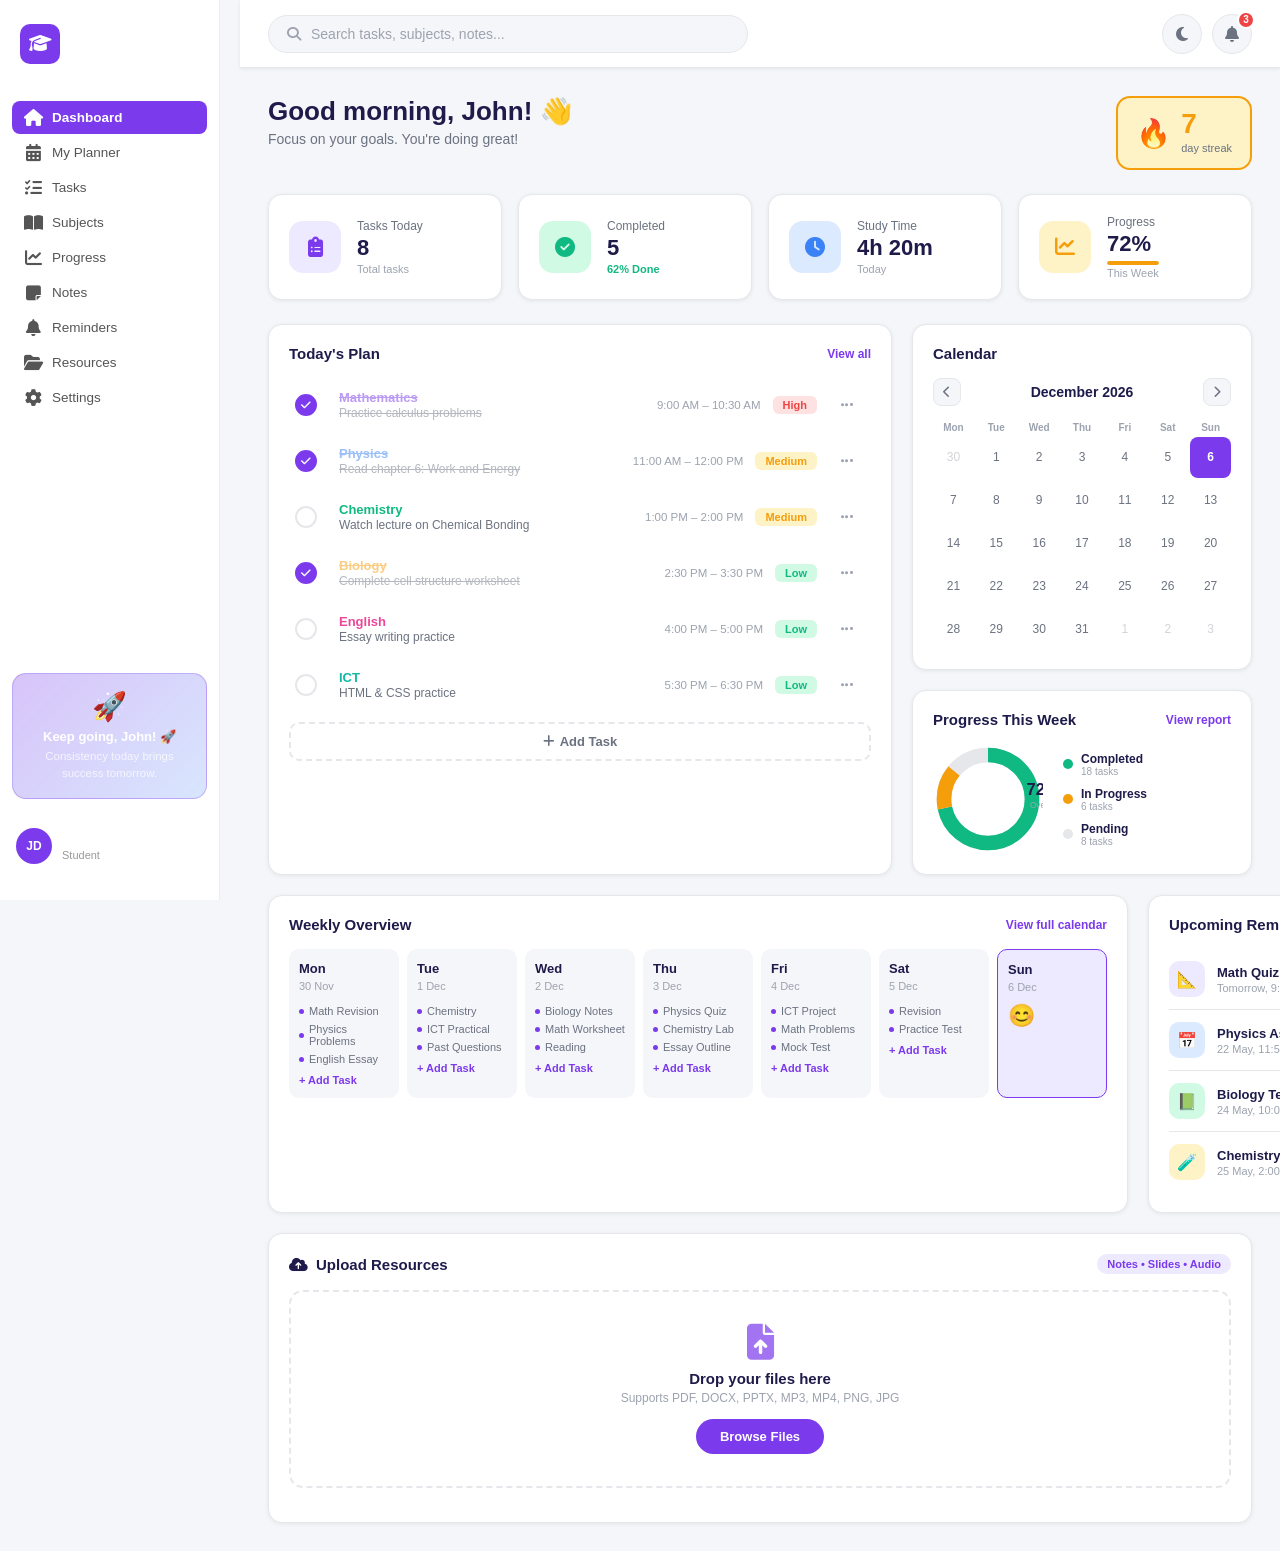
==== commit b459bfda: "added some new files" ====
--- a/index.html
+++ b/index.html
@@ -6,7 +6,7 @@
   <title>StudyPro — Dashboard</title>
   <link rel="short-cut icon" href="favicon.ico"/>
   <link rel="stylesheet" href="css/style.css"/>
-  <link href="https://fonts.googleapis.com/css2?family=Plus+Jakarta+Sans:wght@300;400;500;600;700;800&family=Manrope:wght@400;500;600;700&display=swap" rel="stylesheet"/>
+  
   <link rel="stylesheet" href="https://cdnjs.cloudflare.com/ajax/libs/font-awesome/6.5.0/css/all.min.css"/>
 </head>
 <body>
--- a/css/style.css
+++ b/css/style.css
@@ -1,4 +1,4 @@
-/* ===== CSS VARIABLES ===== */
+@import url('https://fonts.googleapis.com/css2?family=Inter:ital,opsz,wght@0,14..32,100..900;1,14..32,100..900&family=Poppins:ital,wght@0,100;0,200;0,300;0,400;0,500;0,600;0,700;0,800;0,900;1,100;1,200;1,300;1,400;1,500;1,600;1,700;1,800;1,900&display=swap');
 :root {
   --purple: #7C3AED;
   --purple-light: #EDE9FE;
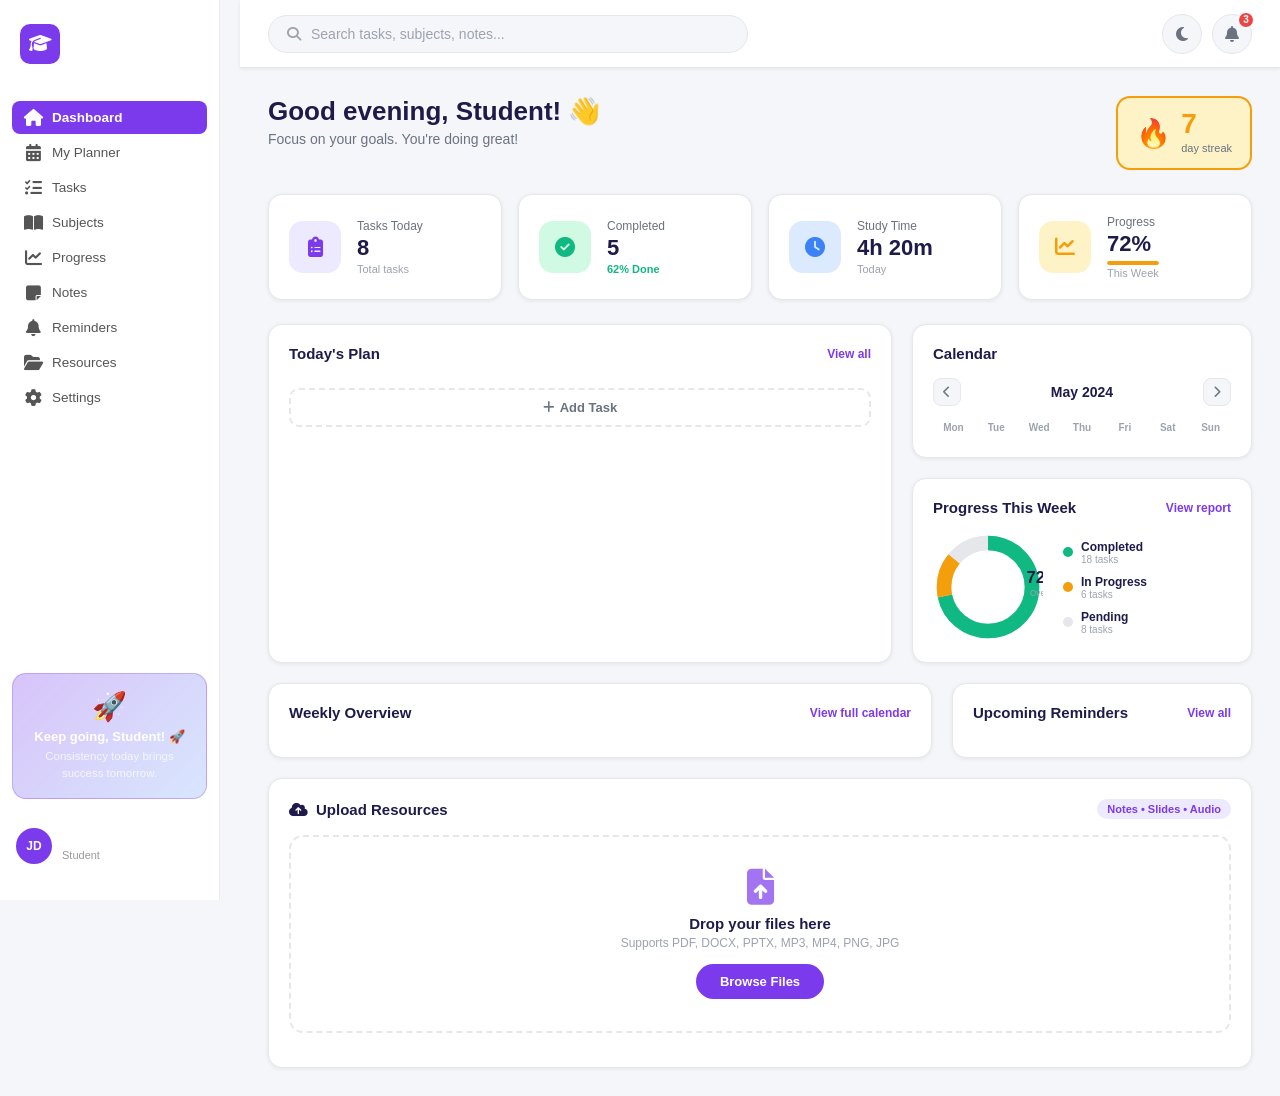
==== commit a700a396: "added some files" ====
--- a/index.html
+++ b/index.html
@@ -16,7 +16,7 @@
     <div class="sidebar-brand">
       <div class="brand-icon"><i class="fas fa-graduation-cap"></i></div>
       <div class="brand-text">
-        <span class="brand-name">StudyPro</span>
+        <span class="brand-name">StudyTracker</span>
         <span class="brand-tagline">Plan • Study • Succeed</span>
       </div>
     </div>
@@ -54,7 +54,7 @@
 
     <div class="sidebar-motivation">
       <div class="motivation-rocket">🚀</div>
-      <p class="motivation-title">Keep going, John! 🚀</p>
+      <p class="motivation-title">Keep going, Student! 🚀</p>
       <p class="motivation-text" id="dailyQuote">Consistency today brings success tomorrow.</p>
     </div>
 
@@ -95,7 +95,7 @@
       <!-- GREETING -->
       <div class="greeting-row">
         <div>
-          <h1 class="greeting-title" id="greetingText">Good evening, John! 👋</h1>
+          <h1 class="greeting-title" id="greetingText">Good evening, Student! 👋</h1>
           <p class="greeting-sub">Focus on your goals. You're doing great!</p>
         </div>
         <div class="streak-badge">
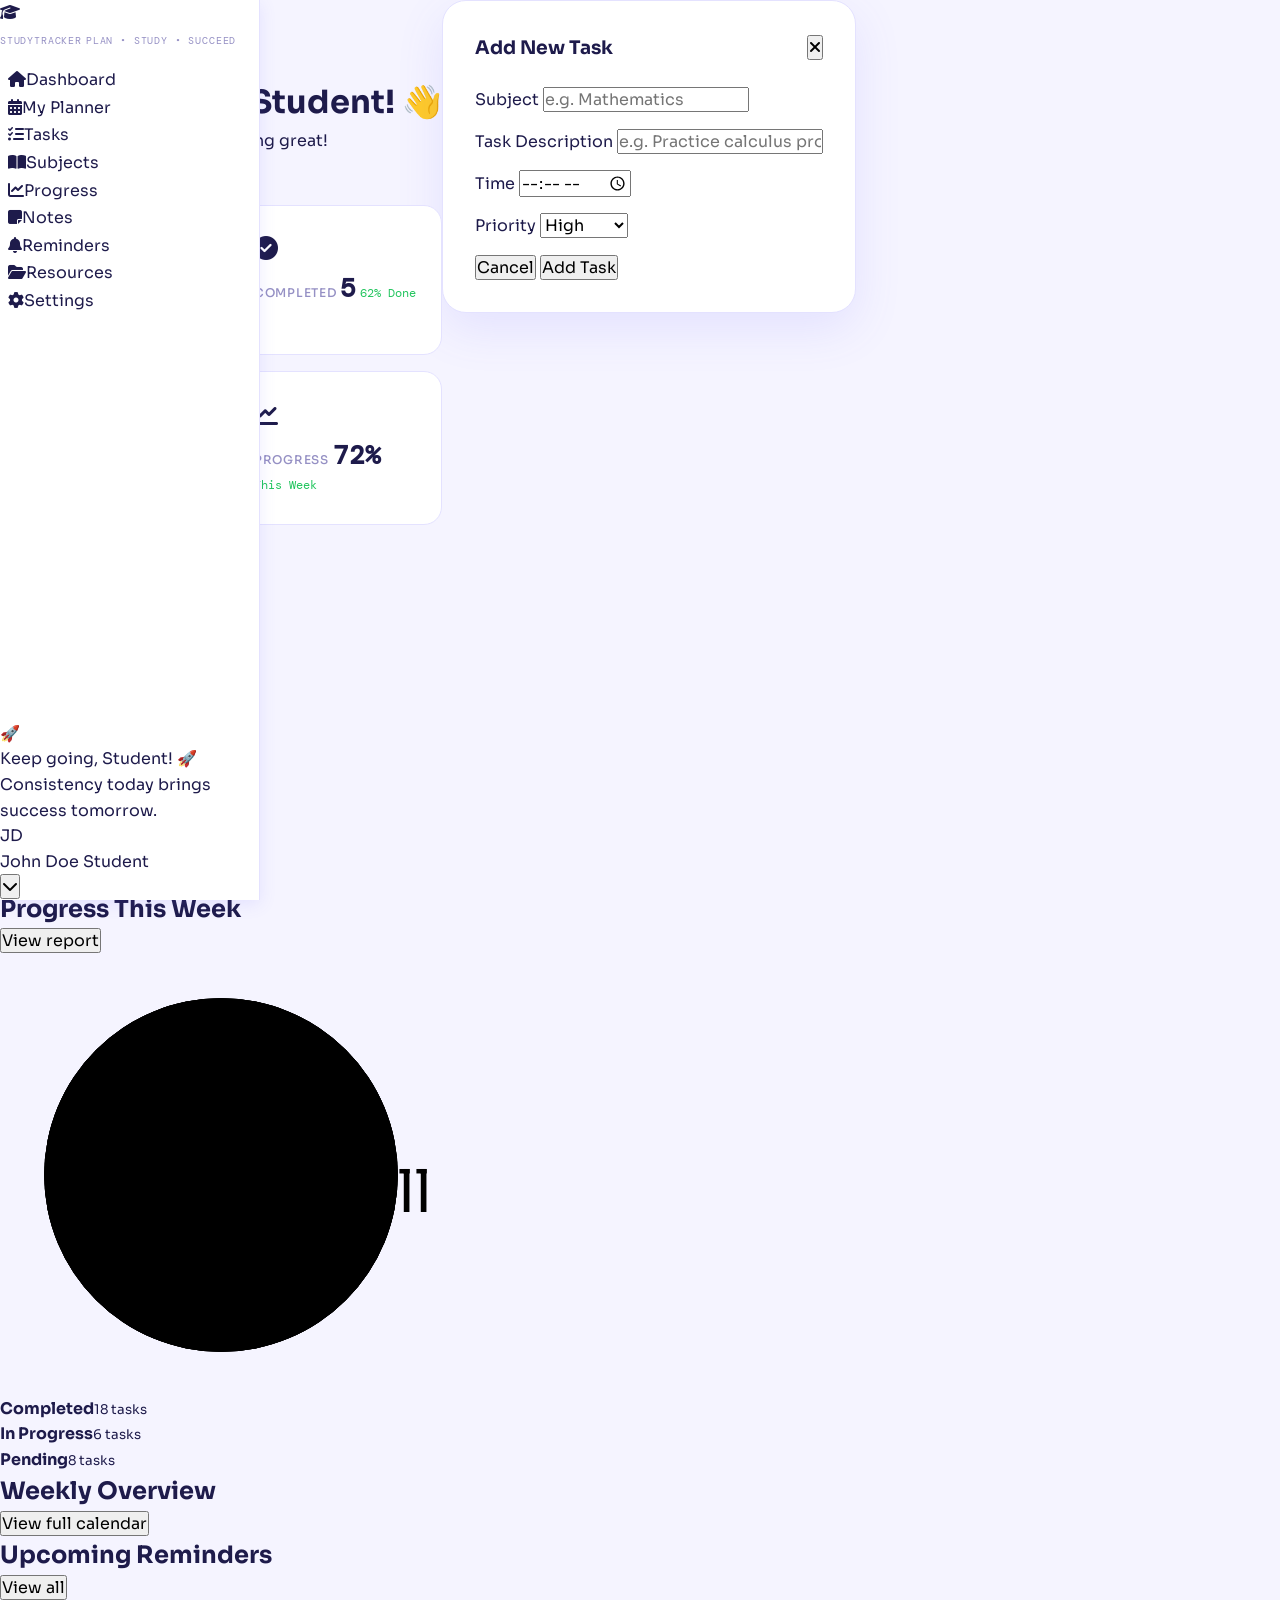
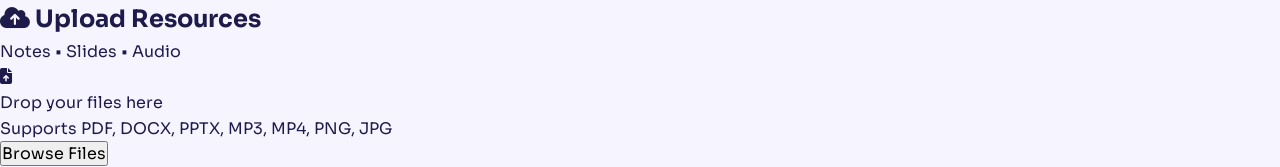
==== commit fe7a1ef5: "added some new files" ====
--- a/index.html
+++ b/index.html
@@ -11,7 +11,7 @@
 </head>
 <body>
 
-  <!-- SIDEBAR -->
+  
   <aside class="sidebar" id="sidebar">
     <div class="sidebar-brand">
       <div class="brand-icon"><i class="fas fa-graduation-cap"></i></div>
--- a/css/style.css
+++ b/css/style.css
@@ -1,1458 +1,726 @@
-@import url('https://fonts.googleapis.com/css2?family=Inter:ital,opsz,wght@0,14..32,100..900;1,14..32,100..900&family=Poppins:ital,wght@0,100;0,200;0,300;0,400;0,500;0,600;0,700;0,800;0,900;1,100;1,200;1,300;1,400;1,500;1,600;1,700;1,800;1,900&display=swap');
+/* ============================================================
+   base.css — StudyPro Shared Styles
+   Used by: ALL pages
+   ============================================================ */
+
+/* ── Google Fonts ── */
+@import url('https://fonts.googleapis.com/css2?family=Sora:wght@300;400;500;600;700;800&family=DM+Mono:wght@400;500&family=Instrument+Serif:ital@0;1&display=swap');
+
+/* ── CSS Variables ── */
 :root {
-  --purple: #7C3AED;
-  --purple-light: #EDE9FE;
-  --purple-dark: #5B21B6;
-  --green: #10B981;
-  --green-light: #D1FAE5;
-  --blue: #3B82F6;
-  --blue-light: #DBEAFE;
-  --orange: #F59E0B;
-  --orange-light: #FEF3C7;
-  --red: #EF4444;
-  --red-light: #FEE2E2;
-
-  --bg: #F5F6FA;
-  --bg-2: #FFFFFF;
-  --sidebar-bg: #1E1B4B;
-  --sidebar-text: rgba(255,255,255,0.75);
-  --sidebar-active: #7C3AED;
-  --sidebar-hover: rgba(255,255,255,0.08);
-  --text: #1E1B4B;
-  --text-2: #6B7280;
-  --text-3: #9CA3AF;
-  --border: #E5E7EB;
-  --shadow: 0 1px 4px rgba(0,0,0,0.07);
-  --shadow-md: 0 4px 16px rgba(0,0,0,0.10);
-  --radius: 14px;
-  --radius-sm: 10px;
-  --sidebar-width: 240px;
-  --topnav-h: 68px;
-  --font: 'Plus Jakarta Sans', sans-serif;
-}
-
-[data-theme="dark"] {
-  --bg: #0F0E1A;
-  --bg-2: #1A1828;
-  --sidebar-bg: #13111F;
-  --sidebar-text: rgba(255,255,255,0.65);
-  --sidebar-hover: rgba(255,255,255,0.06);
-  --text: #F1F0FF;
-  --text-2: #A0A0B8;
-  --text-3: #6B6B88;
-  --border: #2A2840;
-  --shadow: 0 1px 4px rgba(0,0,0,0.3);
-  --shadow-md: 0 4px 20px rgba(0,0,0,0.4);
-  --purple-light: rgba(124,58,237,0.15);
-  --green-light: rgba(16,185,129,0.12);
-  --blue-light: rgba(59,130,246,0.12);
-  --orange-light: rgba(245,158,11,0.12);
-  --red-light: rgba(239,68,68,0.12);
-}
-
-/* ===== RESET ===== */
-* { box-sizing: border-box; margin: 0; padding: 0; }
-html { scroll-behavior: smooth; }
-body { font-family: var(--font); background: var(--bg); color: var(--text); transition: background 0.3s, color 0.3s; overflow-x: hidden; }
-a { text-decoration: none; color: inherit; }
-button { cursor: pointer; border: none; background: none; font-family: var(--font); }
-input, select, textarea { font-family: var(--font); }
-ul { list-style: none; }
-.hidden { display: none !important; }
-
-/* ===== LAYOUT ===== */
+  /* Brand Colors */
+  --clr-primary:       #6C63FF;
+  --clr-primary-light: #8B85FF;
+  --clr-primary-dark:  #4B44CC;
+  --clr-accent:        #FF6584;
+  --clr-success:       #22C55E;
+  --clr-warning:       #F59E0B;
+  --clr-danger:        #EF4444;
+  --clr-info:          #3B82F6;
+
+  /* Neutrals */
+  --clr-bg:            #F5F4FF;
+  --clr-surface:       #FFFFFF;
+  --clr-surface-2:     #F0EFFF;
+  --clr-border:        #E4E2FF;
+  --clr-border-2:      #D1CFFF;
+  --clr-text:          #1E1B4B;
+  --clr-text-2:        #4B4878;
+  --clr-text-muted:    #9590C4;
+  --clr-shadow:        rgba(108, 99, 255, 0.12);
+
+  /* Sidebar */
+  --sidebar-width:     260px;
+  --sidebar-collapsed: 72px;
+
+  /* Spacing */
+  --sp-xs:  0.25rem;
+  --sp-sm:  0.5rem;
+  --sp-md:  1rem;
+  --sp-lg:  1.5rem;
+  --sp-xl:  2rem;
+  --sp-2xl: 3rem;
+
+  /* Radius */
+  --r-sm:  6px;
+  --r-md:  12px;
+  --r-lg:  18px;
+  --r-xl:  24px;
+  --r-full: 9999px;
+
+  /* Typography */
+  --font-sans:  'Sora', sans-serif;
+  --font-serif: 'Instrument Serif', serif;
+  --font-mono:  'DM Mono', monospace;
+
+  /* Transitions */
+  --tr-fast:   150ms ease;
+  --tr-normal: 250ms ease;
+  --tr-slow:   400ms ease;
+
+  /* Shadows */
+  --shadow-sm: 0 1px 4px var(--clr-shadow);
+  --shadow-md: 0 4px 16px var(--clr-shadow);
+  --shadow-lg: 0 8px 32px var(--clr-shadow);
+  --shadow-xl: 0 16px 48px var(--clr-shadow);
+}
+
+/* Dark-mode overrides */
+@media (prefers-color-scheme: dark) {
+  :root {
+    --clr-bg:         #0F0E1A;
+    --clr-surface:    #1A1830;
+    --clr-surface-2:  #221F3A;
+    --clr-border:     #2D2A50;
+    --clr-border-2:   #3A3660;
+    --clr-text:       #EDE9FF;
+    --clr-text-2:     #B8B2EF;
+    --clr-text-muted: #6E699A;
+    --clr-shadow:     rgba(0, 0, 0, 0.35);
+  }
+}
+
+/* ── Reset & Base ── */
+*, *::before, *::after { box-sizing: border-box; margin: 0; padding: 0; }
+
+html { scroll-behavior: smooth; font-size: 16px; }
+
+body {
+  font-family: var(--font-sans);
+  background: var(--clr-bg);
+  color: var(--clr-text);
+  line-height: 1.6;
+  min-height: 100vh;
+  display: flex;
+  overflow-x: hidden;
+}
+
+img, svg { display: block; max-width: 100%; }
+a { color: inherit; text-decoration: none; }
+button, input, select, textarea {
+  font-family: inherit;
+  font-size: inherit;
+}
+ul, ol { list-style: none; }
+
+/* ── Layout Wrapper ── */
+.app-layout {
+  display: flex;
+  width: 100%;
+  min-height: 100vh;
+}
+
+/* ── Sidebar ── */
 .sidebar {
-  position: fixed; top: 0; left: 0; bottom: 0;
+  position: fixed;
+  inset: 0 auto 0 0;
   width: var(--sidebar-width);
-  background: var(--sidebar-bg);
-  display: flex; flex-direction: column;
-  z-index: 200; transition: transform 0.3s;
+  background: var(--clr-surface);
+  border-right: 1px solid var(--clr-border);
+  display: flex;
+  flex-direction: column;
+  z-index: 200;
   overflow-y: auto;
-}
-.main-wrapper {
-  margin-left: var(--sidebar-width);
-  min-height: 100vh;
-  display: flex; flex-direction: column;
-}
-
-/* ===== SIDEBAR BRAND ===== */
-.sidebar-brand {
-  display: flex; align-items: center; gap: 12px;
-  padding: 24px 20px 20px;
-  border-bottom: 1px solid rgba(255,255,255,0.08);
-}
-.brand-icon {
-  width: 40px; height: 40px; border-radius: 10px;
-  background: var(--purple);
-  display: flex; align-items: center; justify-content: center;
-  color: #fff; font-size: 18px; flex-shrink: 0;
-}
-.brand-name { font-size: 18px; font-weight: 800; color: #fff; }
-.brand-tagline { font-size: 10px; color: var(--sidebar-text); display: block; margin-top: 1px; }
-
-/* ===== SIDEBAR NAV ===== */
-.sidebar-nav { padding: 16px 12px; flex: 1; }
-.nav-item {
-  display: flex; align-items: center; gap: 12px;
-  padding: 11px 14px; border-radius: var(--radius-sm);
-  color: var(--sidebar-text); font-size: 14px; font-weight: 500;
-  margin-bottom: 2px; transition: all 0.18s;
-}
-.nav-item i { width: 18px; text-align: center; font-size: 15px; }
-.nav-item:hover { background: var(--sidebar-hover); color: #fff; }
-.nav-item.active { background: var(--sidebar-active); color: #fff; font-weight: 600; }
-
-/* ===== SIDEBAR MOTIVATION ===== */
-.sidebar-motivation {
-  margin: 12px; padding: 16px;
-  background: linear-gradient(135deg, rgba(124,58,237,0.3), rgba(59,130,246,0.2));
-  border-radius: var(--radius); border: 1px solid rgba(124,58,237,0.3);
-  text-align: center;
-}
-.motivation-rocket { font-size: 28px; margin-bottom: 6px; }
-.motivation-title { color: #fff; font-size: 13px; font-weight: 700; margin-bottom: 4px; }
-.motivation-text { color: var(--sidebar-text); font-size: 11.5px; line-height: 1.5; }
-
-/* ===== SIDEBAR USER ===== */
-.sidebar-user {
-  display: flex; align-items: center; gap: 10px;
-  padding: 16px 16px 20px;
-  border-top: 1px solid rgba(255,255,255,0.08);
-}
-.user-avatar {
-  width: 36px; height: 36px; border-radius: 50%;
-  background: var(--purple); color: #fff;
-  display: flex; align-items: center; justify-content: center;
-  font-size: 12px; font-weight: 700; flex-shrink: 0;
-}
-.user-name { font-size: 13px; font-weight: 600; color: #fff; display: block; }
-.user-role { font-size: 11px; color: var(--sidebar-text); }
-.user-info { flex: 1; }
-.user-chevron { color: var(--sidebar-text); font-size: 12px; }
-
-/* ===== TOP NAV ===== */
-.topnav {
-  position: sticky; top: 0; z-index: 100;
-  height: var(--topnav-h);
-  background: var(--bg-2);
-  border-bottom: 1px solid var(--border);
-  display: flex; align-items: center; gap: 16px;
-  padding: 0 28px;
-  box-shadow: var(--shadow);
-}
-.hamburger { display: none; font-size: 18px; color: var(--text); padding: 8px; border-radius: 8px; }
-.hamburger:hover { background: var(--bg); }
-.search-bar {
-  flex: 1; max-width: 480px;
-  display: flex; align-items: center; gap: 10px;
-  background: var(--bg); border: 1.5px solid var(--border);
-  border-radius: 100px; padding: 10px 18px;
-  transition: border-color 0.2s;
-}
-.search-bar:focus-within { border-color: var(--purple); }
-.search-bar i { color: var(--text-3); font-size: 14px; }
-.search-bar input { border: none; background: none; outline: none; font-size: 14px; color: var(--text); width: 100%; }
-.search-bar input::placeholder { color: var(--text-3); }
-.topnav-actions { display: flex; align-items: center; gap: 10px; margin-left: auto; }
-
-/* ===== ICON BUTTONS ===== */
-.icon-btn {
-  width: 40px; height: 40px; border-radius: 50%;
-  display: flex; align-items: center; justify-content: center;
-  color: var(--text-2); font-size: 16px; transition: all 0.18s;
-  background: var(--bg); border: 1.5px solid var(--border);
-}
-.icon-btn:hover { background: var(--purple-light); color: var(--purple); border-color: var(--purple); }
-.notif-btn { position: relative; }
-.notif-badge {
-  position: absolute; top: -4px; right: -4px;
-  background: var(--red); color: #fff;
-  font-size: 10px; font-weight: 700; border-radius: 100px;
-  min-width: 18px; height: 18px; display: flex; align-items: center; justify-content: center;
-  border: 2px solid var(--bg-2);
-}
-
-/* ===== CONTENT AREA ===== */
-.content { padding: 28px; flex: 1; }
-
-/* ===== GREETING ===== */
-.greeting-row { display: flex; align-items: flex-start; justify-content: space-between; margin-bottom: 24px; flex-wrap: wrap; gap: 12px; }
-.greeting-title { font-size: 26px; font-weight: 800; line-height: 1.2; }
-.greeting-sub { color: var(--text-2); font-size: 14px; margin-top: 4px; }
-.streak-badge {
-  display: flex; align-items: center; gap: 10px;
-  background: var(--orange-light);
-  border: 2px solid var(--orange);
-  border-radius: var(--radius); padding: 12px 18px;
-}
-.streak-fire { font-size: 28px; }
-.streak-num { font-size: 28px; font-weight: 800; color: var(--orange); display: block; line-height: 1; }
-.streak-label { font-size: 11px; color: var(--text-2); font-weight: 500; }
-
-/* ===== STATS GRID ===== */
-.stats-grid { display: grid; grid-template-columns: repeat(4, 1fr); gap: 16px; margin-bottom: 24px; }
-.stat-card {
-  background: var(--bg-2); border-radius: var(--radius);
-  padding: 20px; display: flex; align-items: center; gap: 16px;
-  box-shadow: var(--shadow); border: 1.5px solid var(--border);
-  transition: transform 0.2s, box-shadow 0.2s;
-}
-.stat-card:hover { transform: translateY(-2px); box-shadow: var(--shadow-md); }
-.stat-icon {
-  width: 52px; height: 52px; border-radius: 14px;
-  display: flex; align-items: center; justify-content: center;
-  font-size: 20px; flex-shrink: 0;
-}
-.stat-icon.purple { background: var(--purple-light); color: var(--purple); }
-.stat-icon.green { background: var(--green-light); color: var(--green); }
-.stat-icon.blue { background: var(--blue-light); color: var(--blue); }
-.stat-icon.orange { background: var(--orange-light); color: var(--orange); }
-.stat-label { font-size: 12px; color: var(--text-2); display: block; margin-bottom: 2px; }
-.stat-value { font-size: 22px; font-weight: 800; color: var(--text); display: block; }
-.stat-sub { font-size: 11px; color: var(--text-3); margin-top: 2px; display: block; }
-.green-text { color: var(--green) !important; font-weight: 600; }
-.progress-bar-mini { height: 4px; background: var(--border); border-radius: 99px; margin-top: 4px; overflow: hidden; }
-.progress-fill { height: 100%; background: var(--orange); border-radius: 99px; transition: width 0.8s ease; }
-
-/* ===== PANELS ===== */
-.panel {
-  background: var(--bg-2); border-radius: var(--radius);
-  border: 1.5px solid var(--border); box-shadow: var(--shadow);
-  padding: 20px;
-}
-.panel-header { display: flex; align-items: center; justify-content: space-between; margin-bottom: 16px; }
-.panel-header h2 { font-size: 15px; font-weight: 700; color: var(--text); display: flex; align-items: center; gap: 8px; }
-.link-btn { font-size: 12px; color: var(--purple); font-weight: 600; background: none; border: none; cursor: pointer; }
-.link-btn:hover { text-decoration: underline; }
-
-/* ===== MIDDLE ROW ===== */
-.middle-row { display: grid; grid-template-columns: 1fr 340px; gap: 20px; margin-bottom: 20px; }
-.right-col { display: flex; flex-direction: column; gap: 20px; }
-
-/* ===== TASK LIST ===== */
-.task-list { display: flex; flex-direction: column; gap: 2px; }
-.task-item {
-  display: grid; grid-template-columns: 32px 1fr auto auto 36px;
-  align-items: center; gap: 12px;
-  padding: 12px 6px; border-radius: var(--radius-sm);
-  transition: background 0.15s; cursor: pointer;
-}
-.task-item:hover { background: var(--bg); }
-.task-check {
-  width: 22px; height: 22px; border-radius: 50%;
-  border: 2px solid var(--border);
-  display: flex; align-items: center; justify-content: center;
-  font-size: 11px; color: transparent; transition: all 0.2s; flex-shrink: 0;
-}
-.task-item.done .task-check { background: var(--purple); border-color: var(--purple); color: #fff; }
-.task-subject { font-size: 13px; font-weight: 700; }
-.task-desc { font-size: 12px; color: var(--text-2); margin-top: 1px; }
-.task-item.done .task-subject, .task-item.done .task-desc { text-decoration: line-through; opacity: 0.5; }
-.task-time { font-size: 11.5px; color: var(--text-3); white-space: nowrap; }
-.priority-tag {
-  font-size: 11px; font-weight: 600; border-radius: 6px; padding: 3px 10px;
-}
-.priority-tag.High { background: var(--red-light); color: var(--red); }
-.priority-tag.Medium { background: var(--orange-light); color: var(--orange); }
-.priority-tag.Low { background: var(--green-light); color: var(--green); }
-.task-menu { color: var(--text-3); font-size: 14px; padding: 4px; border-radius: 6px; }
-.task-menu:hover { background: var(--bg); color: var(--text); }
-.add-task-btn {
-  margin-top: 10px; width: 100%; padding: 10px;
-  border: 2px dashed var(--border); border-radius: var(--radius-sm);
-  color: var(--text-2); font-size: 13px; font-weight: 600;
-  transition: all 0.18s; display: flex; align-items: center; justify-content: center; gap: 6px;
-}
-.add-task-btn:hover { border-color: var(--purple); color: var(--purple); background: var(--purple-light); }
-
-/* ===== CALENDAR ===== */
-.cal-nav { display: flex; align-items: center; justify-content: space-between; margin-bottom: 12px; }
-.cal-month { font-size: 14px; font-weight: 700; }
-.cal-arrow { width: 28px; height: 28px; border-radius: 8px; background: var(--bg); border: 1px solid var(--border); color: var(--text-2); display: flex; align-items: center; justify-content: center; font-size: 12px; transition: all 0.15s; }
-.cal-arrow:hover { background: var(--purple-light); color: var(--purple); }
-.cal-grid { display: grid; grid-template-columns: repeat(7, 1fr); gap: 2px; }
-.cal-day-name { text-align: center; font-size: 10px; font-weight: 700; color: var(--text-3); padding: 4px 0; }
-.cal-days { display: grid; grid-template-columns: repeat(7, 1fr); gap: 2px; }
-.cal-day {
-  aspect-ratio: 1; border-radius: 8px; display: flex; align-items: center; justify-content: center;
-  font-size: 12px; font-weight: 500; cursor: pointer; transition: all 0.15s; color: var(--text-2);
-}
-.cal-day:hover { background: var(--purple-light); color: var(--purple); }
-.cal-day.today { background: var(--purple); color: #fff; font-weight: 700; }
-.cal-day.other-month { opacity: 0.3; }
-.cal-day.has-event::after { content: ''; width: 4px; height: 4px; border-radius: 50%; background: var(--orange); display: block; position: absolute; bottom: 3px; }
-.cal-day { position: relative; }
-
-/* ===== DONUT CHART ===== */
-.donut-wrap { display: flex; align-items: center; gap: 20px; }
-.donut-svg { width: 110px; height: 110px; flex-shrink: 0; transform: rotate(-90deg); }
-.donut-bg { fill: none; stroke: var(--border); stroke-width: 16; }
-.donut-seg { fill: none; stroke-width: 16; stroke-linecap: butt; }
-.donut-completed { stroke: var(--green); }
-.donut-progress { stroke: var(--orange); }
-.donut-pending { stroke: var(--border); }
-.donut-pct { font-size: 18px; font-weight: 800; fill: var(--text); text-anchor: middle; transform: rotate(90deg) translateY(-120px) translateX(60px); font-family: var(--font); }
-.donut-lbl { font-size: 9px; fill: var(--text-3); text-anchor: middle; transform: rotate(90deg) translateY(-120px) translateX(60px); font-family: var(--font); }
-.donut-legend { display: flex; flex-direction: column; gap: 10px; }
-.legend-item { display: flex; align-items: center; gap: 8px; font-size: 12px; }
-.legend-item div { display: flex; flex-direction: column; }
-.legend-item strong { font-size: 12px; color: var(--text); }
-.legend-item small { font-size: 10px; color: var(--text-3); }
-.dot { width: 10px; height: 10px; border-radius: 50%; flex-shrink: 0; }
-.dot.green { background: var(--green); }
-.dot.yellow { background: var(--orange); }
-.dot.grey { background: var(--border); }
-
-/* ===== BOTTOM ROW ===== */
-.bottom-row { display: grid; grid-template-columns: 1fr 300px; gap: 20px; margin-bottom: 20px; }
-
-/* ===== WEEKLY OVERVIEW ===== */
-.weekly-grid { display: grid; grid-template-columns: repeat(7, 1fr); gap: 8px; overflow-x: auto; }
-.weekly-day { background: var(--bg); border-radius: var(--radius-sm); padding: 12px 10px; min-width: 110px; }
-.weekly-day.today { background: var(--purple-light); border: 1.5px solid var(--purple); }
-.weekly-day-header { margin-bottom: 8px; }
-.weekly-day-name { font-size: 13px; font-weight: 700; color: var(--text); display: block; }
-.weekly-day-date { font-size: 11px; color: var(--text-3); }
-.weekly-task-item { font-size: 11px; color: var(--text-2); padding: 3px 0; display: flex; align-items: center; gap: 5px; }
-.weekly-task-item::before { content: ''; width: 5px; height: 5px; border-radius: 50%; background: var(--purple); flex-shrink: 0; }
-.add-weekly-btn { font-size: 11px; color: var(--purple); margin-top: 6px; display: block; font-weight: 600; }
-
-/* ===== REMINDERS ===== */
-.reminder-item {
-  display: flex; align-items: center; gap: 12px;
-  padding: 12px 0; border-bottom: 1px solid var(--border);
-}
-.reminder-item:last-child { border-bottom: none; }
-.reminder-icon {
-  width: 36px; height: 36px; border-radius: 10px;
-  display: flex; align-items: center; justify-content: center;
-  font-size: 16px; flex-shrink: 0;
-}
-.reminder-info { flex: 1; }
-.reminder-title { font-size: 13px; font-weight: 600; color: var(--text); }
-.reminder-time { font-size: 11px; color: var(--text-3); margin-top: 2px; }
-.reminder-menu { color: var(--text-3); font-size: 14px; }
-
-/* ===== FILE UPLOAD ===== */
-.upload-panel { margin-top: 0; }
-.badge-label { font-size: 11px; background: var(--purple-light); color: var(--purple); padding: 4px 10px; border-radius: 100px; font-weight: 600; }
-.upload-zone {
-  border: 2px dashed var(--border); border-radius: var(--radius);
-  padding: 32px; text-align: center;
-  transition: all 0.2s; cursor: pointer;
-}
-.upload-zone:hover, .upload-zone.drag-over { border-color: var(--purple); background: var(--purple-light); }
-.upload-icon { font-size: 36px; color: var(--purple); opacity: 0.7; margin-bottom: 10px; }
-.upload-title { font-size: 15px; font-weight: 700; color: var(--text); margin-bottom: 4px; }
-.upload-sub { font-size: 12px; color: var(--text-3); margin-bottom: 14px; }
-.btn-upload {
-  background: var(--purple); color: #fff; font-size: 13px; font-weight: 600;
-  padding: 10px 24px; border-radius: 100px; cursor: pointer; transition: all 0.18s;
-}
-.btn-upload:hover { background: var(--purple-dark); transform: translateY(-1px); }
-.uploaded-files { margin-top: 14px; display: flex; flex-direction: column; gap: 8px; }
-.uploaded-file {
-  display: flex; align-items: center; gap: 12px;
-  padding: 12px 14px; background: var(--bg); border-radius: var(--radius-sm);
-  border: 1px solid var(--border); animation: slideIn 0.3s ease;
-}
-.file-icon { font-size: 20px; }
-.file-name { font-size: 13px; font-weight: 600; color: var(--text); }
-.file-size { font-size: 11px; color: var(--text-3); }
-.file-info { flex: 1; }
-.file-remove { color: var(--text-3); font-size: 13px; transition: color 0.15s; }
-.file-remove:hover { color: var(--red); }
-
-/* ===== MODAL ===== */
-.modal-overlay {
-  position: fixed; inset: 0; background: rgba(0,0,0,0.5);
-  display: flex; align-items: center; justify-content: center;
-  z-index: 999; opacity: 0; pointer-events: none; transition: opacity 0.2s;
-}
-.modal-overlay.open { opacity: 1; pointer-events: all; }
-.modal {
-  background: var(--bg-2); border-radius: 18px;
-  width: 440px; max-width: 95vw;
-  box-shadow: 0 20px 60px rgba(0,0,0,0.25);
-  transform: scale(0.95); transition: transform 0.2s;
-}
-.modal-overlay.open .modal { transform: scale(1); }
-.modal-header { display: flex; align-items: center; justify-content: space-between; padding: 20px 24px; border-bottom: 1px solid var(--border); }
-.modal-header h3 { font-size: 16px; font-weight: 700; }
-.modal-close { width: 32px; height: 32px; border-radius: 8px; background: var(--bg); color: var(--text-2); display: flex; align-items: center; justify-content: center; transition: all 0.15s; }
-.modal-close:hover { background: var(--red-light); color: var(--red); }
-.modal-body { padding: 20px 24px; display: flex; flex-direction: column; gap: 14px; }
-.modal-footer { display: flex; gap: 10px; justify-content: flex-end; padding: 16px 24px; border-top: 1px solid var(--border); }
-.btn-cancel { padding: 10px 20px; border-radius: 10px; background: var(--bg); color: var(--text-2); font-size: 13px; font-weight: 600; transition: all 0.15s; }
-.btn-cancel:hover { background: var(--border); }
-.btn-save { padding: 10px 22px; border-radius: 10px; background: var(--purple); color: #fff; font-size: 13px; font-weight: 600; transition: all 0.15s; }
-.btn-save:hover { background: var(--purple-dark); }
-.form-group { display: flex; flex-direction: column; gap: 5px; }
-.form-group label { font-size: 12px; font-weight: 600; color: var(--text-2); }
-.form-group input, .form-group select {
-  padding: 10px 12px; border-radius: 10px;
-  border: 1.5px solid var(--border); background: var(--bg);
-  color: var(--text); font-size: 13px; outline: none; transition: border-color 0.2s;
-}
-.form-group input:focus, .form-group select:focus { border-color: var(--purple); }
-.form-row { display: grid; grid-template-columns: 1fr 1fr; gap: 12px; }
-
-/* ===== AUTH PAGES ===== */
-.auth-body { min-height: 100vh; display: flex; align-items: stretch; }
-.auth-theme-btn { position: fixed; top: 20px; right: 20px; z-index: 100; }
-
-.auth-container { display: flex; width: 100%; min-height: 100vh; }
-
-.auth-left {
-  width: 420px; flex-shrink: 0;
-  background: linear-gradient(145deg, #1E1B4B, #312E81, #4C1D95);
-  padding: 48px 44px; display: flex; flex-direction: column; justify-content: center;
-  position: relative; overflow: hidden;
-}
-.auth-left::before {
-  content: ''; position: absolute; top: -80px; right: -80px;
-  width: 260px; height: 260px; border-radius: 50%;
-  background: rgba(124,58,237,0.3); pointer-events: none;
-}
-.auth-left::after {
-  content: ''; position: absolute; bottom: -60px; left: -60px;
-  width: 200px; height: 200px; border-radius: 50%;
-  background: rgba(59,130,246,0.2); pointer-events: none;
-}
-.auth-brand { display: flex; align-items: center; gap: 12px; margin-bottom: 36px; }
-.auth-brand .brand-icon { width: 44px; height: 44px; border-radius: 12px; background: rgba(255,255,255,0.2); display: flex; align-items: center; justify-content: center; color: #fff; font-size: 20px; }
-.auth-brand .brand-name { font-size: 22px; font-weight: 800; color: #fff; }
-.auth-left-title { font-size: 26px; font-weight: 800; color: #fff; line-height: 1.3; margin-bottom: 14px; position: relative; z-index: 1; }
-.auth-left-sub { font-size: 14px; color: rgba(255,255,255,0.7); line-height: 1.6; margin-bottom: 32px; position: relative; z-index: 1; }
-.auth-features { display: flex; flex-direction: column; gap: 12px; position: relative; z-index: 1; }
-.auth-feat { display: flex; align-items: center; gap: 12px; color: rgba(255,255,255,0.85); font-size: 13.5px; font-weight: 500; }
-.auth-feat i { width: 30px; height: 30px; background: rgba(255,255,255,0.15); border-radius: 8px; display: flex; align-items: center; justify-content: center; font-size: 13px; color: #fff; flex-shrink: 0; }
-
-.auth-right {
-  flex: 1; display: flex; align-items: center; justify-content: center;
-  padding: 40px 24px; background: var(--bg);
-}
-.auth-card { width: 100%; max-width: 420px; }
-.auth-title { font-size: 26px; font-weight: 800; color: var(--text); margin-bottom: 6px; }
-.auth-desc { font-size: 14px; color: var(--text-2); margin-bottom: 24px; }
-
-.btn-google {
-  width: 100%; padding: 12px 20px;
-  border: 1.5px solid var(--border); border-radius: var(--radius-sm);
-  background: var(--bg-2); color: var(--text); font-size: 14px; font-weight: 600;
-  display: flex; align-items: center; justify-content: center; gap: 10px;
-  transition: all 0.18s; cursor: pointer;
-}
-.btn-google:hover { border-color: var(--purple); background: var(--purple-light); box-shadow: var(--shadow-md); }
-.google-icon { width: 20px; height: 20px; }
-
-.auth-divider { display: flex; align-items: center; gap: 12px; margin: 20px 0; }
-.auth-divider::before, .auth-divider::after { content: ''; flex: 1; height: 1px; background: var(--border); }
-.auth-divider span { font-size: 12px; color: var(--text-3); font-weight: 500; white-space: nowrap; }
-
-/* AUTH FORM */
-#loginForm, #registerForm { display: flex; flex-direction: column; gap: 14px; }
-
-.input-wrap { position: relative; display: flex; align-items: center; }
-.input-icon { position: absolute; left: 14px; color: var(--text-3); font-size: 14px; z-index: 1; }
-.input-wrap input {
-  width: 100%; padding: 12px 14px 12px 40px;
-  border: 1.5px solid var(--border); border-radius: var(--radius-sm);
-  background: var(--bg); color: var(--text); font-size: 14px; outline: none;
-  transition: border-color 0.2s, box-shadow 0.2s; font-family: var(--font);
-}
-.input-wrap input:focus { border-color: var(--purple); box-shadow: 0 0 0 3px rgba(124,58,237,0.12); }
-.input-wrap input.error-input { border-color: var(--red); }
-.input-wrap input.success-input { border-color: var(--green); }
-
-.toggle-pw {
-  position: absolute; right: 12px; color: var(--text-3); font-size: 14px;
-  background: none; border: none; cursor: pointer; padding: 4px; transition: color 0.15s;
-}
-.toggle-pw:hover { color: var(--purple); }
-
-.field-error { font-size: 11.5px; color: var(--red); font-weight: 500; min-height: 16px; display: block; }
-
-.form-row-space { display: flex; align-items: center; justify-content: space-between; }
-.checkbox-label { display: flex; align-items: center; gap: 7px; font-size: 13px; color: var(--text-2); cursor: pointer; }
-.checkbox-label input { accent-color: var(--purple); width: 15px; height: 15px; }
-.forgot-link { font-size: 13px; color: var(--purple); font-weight: 600; }
-.forgot-link:hover { text-decoration: underline; }
-
-.form-message {
-  padding: 10px 14px; border-radius: 10px; font-size: 13px; font-weight: 500;
-  display: none;
-}
-.form-message.success { background: var(--green-light); color: var(--green); display: block; }
-.form-message.error { background: var(--red-light); color: var(--red); display: block; }
-
-.btn-auth {
-  width: 100%; padding: 13px; border-radius: var(--radius-sm);
-  background: var(--purple); color: #fff; font-size: 15px; font-weight: 700;
-  cursor: pointer; transition: all 0.18s; display: flex; align-items: center; justify-content: center; gap: 8px;
-  border: none; font-family: var(--font);
-}
-.btn-auth:hover { background: var(--purple-dark); transform: translateY(-1px); box-shadow: 0 6px 20px rgba(124,58,237,0.35); }
-.btn-auth:active { transform: translateY(0); }
-
-.auth-switch { text-align: center; font-size: 13px; color: var(--text-2); margin-top: 18px; }
-.auth-switch a { color: var(--purple); font-weight: 700; }
-.auth-switch a:hover { text-decoration: underline; }
-
-/* Password strength */
-.pw-strength { display: flex; align-items: center; gap: 8px; margin-top: 6px; }
-.pw-bar { flex: 1; height: 4px; background: var(--border); border-radius: 99px; overflow: hidden; }
-.pw-fill { height: 100%; width: 0; border-radius: 99px; transition: width 0.3s, background 0.3s; }
-.pw-label { font-size: 11px; color: var(--text-3); font-weight: 600; }
-
-.form-row-two { display: grid; grid-template-columns: 1fr 1fr; gap: 12px; }
-.mt-8 { margin-top: 4px; }
-
-
-/* ─── Sidebar ─── */
-.sidebar {
-  width: 220px;
-  background: #fff;
-  border-right: 1px solid #ebebf0;
-  display: flex;
-  flex-direction: column;
+  overflow-x: hidden;
+  transition: width var(--tr-normal), transform var(--tr-normal);
+  box-shadow: var(--shadow-md);
+}
+
+.sidebar-header {
+  padding: var(--sp-lg) var(--sp-lg) var(--sp-md);
+  display: flex;
+  align-items: center;
+  gap: var(--sp-sm);
+  border-bottom: 1px solid var(--clr-border);
   flex-shrink: 0;
-  padding-bottom: 1rem;
-  position: fixed;
-  top: 0;
-  left: 0;
-  height: 100vh;
 }
 
 .sidebar-logo {
-  display: flex;
-  align-items: center;
-  gap: 10px;
-  padding: 1.1rem 1.2rem 1rem;
-  border-bottom: 1px solid #ebebf0;
-}
-
-.logo-icon {
-  width: 34px;
-  height: 34px;
-  background: #7c3aed;
-  border-radius: 8px;
+  width: 36px;
+  height: 36px;
+  border-radius: var(--r-md);
+  background: linear-gradient(135deg, var(--clr-primary), var(--clr-accent));
   display: flex;
   align-items: center;
   justify-content: center;
-}
-
-.logo-icon i {
-  color: #fff;
-  font-size: 18px;
-}
-
-.logo-text {
+  font-size: 1.2rem;
+  flex-shrink: 0;
+}
+
+.sidebar-brand h2 {
+  font-size: 1.1rem;
   font-weight: 700;
-  font-size: 15px;
-  color: #1a1a2e;
-}
-
-.logo-sub {
-  font-size: 10px;
-  color: #888;
-}
-
-.nav-section {
-  padding: 0.8rem 0.8rem 0.2rem;
-}
-
-.nav-item {
-  display: flex;
-  align-items: center;
-  gap: 10px;
-  padding: 0.5rem 0.75rem;
-  border-radius: 8px;
-  cursor: pointer;
-  color: #555;
-  font-size: 13.5px;
-  transition: background 0.15s, color 0.15s;
-  margin-bottom: 2px;
-}
-
-.nav-item:hover {
-  background: #f5f0ff;
-  color: #7c3aed;
-}
-
-.nav-item.active {
-  background: #7c3aed;
-  color: #fff;
-}
-
-.nav-item i {
-  font-size: 17px;
+  color: var(--clr-text);
+  line-height: 1.2;
+}
+
+.sidebar-brand span {
+  font-size: 0.65rem;
+  color: var(--clr-text-muted);
+  font-weight: 400;
+  font-family: var(--font-mono);
+  letter-spacing: 0.08em;
+  text-transform: uppercase;
+}
+
+/* ── Sidebar Profile ── */
+.sidebar-profile {
+  padding: var(--sp-md) var(--sp-lg);
+  display: flex;
+  align-items: center;
+  gap: var(--sp-sm);
+  border-bottom: 1px solid var(--clr-border);
   flex-shrink: 0;
 }
 
-.sidebar-footer {
-  margin-top: auto;
-  padding: 0.8rem;
-  border-top: 1px solid #ebebf0;
-}
-
-.user-card {
-  display: flex;
-  align-items: center;
-  gap: 9px;
-  padding: 0.5rem 0.4rem;
-  border-radius: 8px;
-  cursor: pointer;
-}
-
-.avatar {
-  width: 32px;
-  height: 32px;
-  border-radius: 50%;
-  background: #7c3aed;
-  color: #fff;
+.profile-avatar {
+  width: 38px;
+  height: 38px;
+  border-radius: var(--r-full);
+  background: linear-gradient(135deg, var(--clr-primary), var(--clr-primary-light));
   display: flex;
   align-items: center;
   justify-content: center;
-  font-size: 12px;
-  font-weight: 600;
-  flex-shrink: 0;
-}
-
-.user-name {
-  font-size: 13px;
-  font-weight: 600;
-}
-
-.user-role {
-  font-size: 11px;
-  color: #999;
-}
-
-/* ─── Main ─── */
-.main {
-  flex: 1;
-  margin-left: 220px;
-  padding: 1.5rem 2rem;
-  overflow-y: auto;
-}
-
-.page-header {
-  margin-bottom: 1.5rem;
-}
-
-.page-title {
-  font-size: 22px;
-  font-weight: 700;
-  color: #1a1a2e;
-}
-
-.page-sub {
-  font-size: 13px;
-  color: #888;
-  margin-top: 2px;
-}
-
-/* ─── Settings Tabs ─── */
-.settings-tabs {
-  display: flex;
-  gap: 4px;
-  background: #fff;
-  border: 1px solid #ebebf0;
-  border-radius: 10px;
-  padding: 4px;
-  margin-bottom: 1.5rem;
-  width: fit-content;
-}
-
-.tab-btn {
-  display: flex;
-  align-items: center;
-  gap: 6px;
-  padding: 6px 14px;
-  border-radius: 7px;
-  border: none;
-  background: transparent;
-  font-size: 13px;
-  color: #666;
-  cursor: pointer;
-  font-weight: 500;
-  transition: all 0.15s;
-  white-space: nowrap;
-}
-
-.tab-btn:hover {
-  background: #f5f0ff;
-  color: #7c3aed;
-}
-
-.tab-btn.active {
-  background: #7c3aed;
-  color: #fff;
-}
-
-.tab-btn i {
-  font-size: 15px;
-}
-
-/* ─── Tab Panels ─── */
-.tab-panel {
-  display: none;
-}
-
-.tab-panel.active {
-  display: block;
-}
-
-/* ─── Settings Grid ─── */
-.settings-grid {
-  display: flex;
-  gap: 1.25rem;
-  align-items: flex-start;
-}
-
-.settings-col {
-  flex: 1;
-  display: flex;
-  flex-direction: column;
-  gap: 1rem;
-}
-
-.settings-col.narrow {
-  max-width: 280px;
-}
-
-/* ─── Cards ─── */
-.card {
-  background: #fff;
-  border: 1px solid #ebebf0;
-  border-radius: 12px;
-  overflow: hidden;
-}
-
-.card-header {
-  padding: 1rem 1.2rem 0.75rem;
-  border-bottom: 1px solid #f0f0f5;
-  display: flex;
-  align-items: center;
-  gap: 8px;
-}
-
-.card-header > i {
-  font-size: 18px;
-  color: #7c3aed;
-}
-
-.card-title {
-  font-size: 14px;
-  font-weight: 600;
-  color: #1a1a2e;
-}
-
-.card-sub {
-  font-size: 12px;
-  color: #999;
-  margin-top: 1px;
-}
-
-.card-body {
-  padding: 1rem 1.2rem;
-}
-
-/* ─── Profile Avatar ─── */
-.profile-avatar-row {
-  display: flex;
-  align-items: center;
-  gap: 1rem;
-  margin-bottom: 1rem;
-}
-
-.profile-avatar {
-  width: 64px;
-  height: 64px;
-  border-radius: 50%;
-  background: linear-gradient(135deg, #7c3aed, #a855f7);
-  display: flex;
-  align-items: center;
-  justify-content: center;
-  font-size: 22px;
+  font-size: 0.8rem;
   font-weight: 700;
   color: #fff;
+  flex-shrink: 0;
+}
+
+.profile-info { overflow: hidden; }
+
+.profile-info .name {
+  font-size: 0.85rem;
+  font-weight: 600;
+  white-space: nowrap;
+  overflow: hidden;
+  text-overflow: ellipsis;
+}
+
+.profile-info .role {
+  font-size: 0.7rem;
+  color: var(--clr-text-muted);
+  font-family: var(--font-mono);
+}
+
+/* ── Sidebar Nav ── */
+.sidebar-nav {
+  flex: 1;
+  padding: var(--sp-md) var(--sp-sm);
+  display: flex;
+  flex-direction: column;
+  gap: 2px;
+}
+
+.sidebar-nav .nav-section-label {
+  font-size: 0.6rem;
+  font-weight: 700;
+  text-transform: uppercase;
+  letter-spacing: 0.12em;
+  color: var(--clr-text-muted);
+  padding: var(--sp-sm) var(--sp-sm) var(--sp-xs);
+  margin-top: var(--sp-sm);
+}
+
+.nav-link {
+  display: flex;
+  align-items: center;
+  gap: var(--sp-sm);
+  padding: 0.55rem var(--sp-sm);
+  border-radius: var(--r-md);
+  font-size: 0.875rem;
+  font-weight: 500;
+  color: var(--clr-text-2);
+  transition: background var(--tr-fast), color var(--tr-fast);
   position: relative;
+  white-space: nowrap;
+}
+
+.nav-link .nav-icon {
+  width: 20px;
+  text-align: center;
   flex-shrink: 0;
-}
-
-.avatar-badge {
-  position: absolute;
-  bottom: 0;
-  right: 0;
-  width: 20px;
-  height: 20px;
-  background: #10b981;
-  border-radius: 50%;
-  border: 2px solid #fff;
-}
-
-.avatar-actions {
+  font-size: 1rem;
+}
+
+.nav-link .nav-badge {
+  margin-left: auto;
+  background: var(--clr-primary);
+  color: #fff;
+  font-size: 0.65rem;
+  font-weight: 700;
+  padding: 1px 6px;
+  border-radius: var(--r-full);
+  font-family: var(--font-mono);
+}
+
+.nav-link:hover {
+  background: var(--clr-surface-2);
+  color: var(--clr-primary);
+}
+
+.nav-link.active {
+  background: linear-gradient(90deg, var(--clr-primary), var(--clr-primary-light));
+  color: #fff;
+  box-shadow: 0 2px 8px rgba(108, 99, 255, 0.3);
+}
+
+.nav-link.active .nav-badge {
+  background: rgba(255,255,255,0.3);
+}
+
+/* ── Main Content ── */
+.main-content {
+  margin-left: var(--sidebar-width);
+  flex: 1;
   display: flex;
   flex-direction: column;
-  gap: 6px;
-}
-
-/* ─── Buttons ─── */
-.btn-outline {
-  padding: 5px 12px;
-  border: 1px solid #ddd;
-  border-radius: 6px;
-  background: #fff;
-  font-size: 12px;
-  color: #444;
+  min-height: 100vh;
+  transition: margin-left var(--tr-normal);
+}
+
+/* ── Topbar ── */
+.topbar {
+  position: sticky;
+  top: 0;
+  z-index: 100;
+  background: var(--clr-surface);
+  border-bottom: 1px solid var(--clr-border);
+  padding: var(--sp-sm) var(--sp-xl);
+  display: flex;
+  align-items: center;
+  justify-content: space-between;
+  gap: var(--sp-md);
+  height: 60px;
+  box-shadow: var(--shadow-sm);
+}
+
+.topbar-left {
+  display: flex;
+  align-items: center;
+  gap: var(--sp-md);
+}
+
+.menu-toggle {
+  display: none;
+  background: none;
+  border: none;
   cursor: pointer;
+  padding: var(--sp-xs);
+  color: var(--clr-text);
+  font-size: 1.3rem;
+}
+
+.topbar-right {
+  display: flex;
+  align-items: center;
+  gap: var(--sp-sm);
+}
+
+/* ── Page Content ── */
+.page-content {
+  padding: var(--sp-xl);
+  flex: 1;
+}
+
+/* ── Page Header ── */
+.page-header {
+  margin-bottom: var(--sp-xl);
+}
+
+.page-header h1 {
+  font-size: 1.75rem;
+  font-weight: 800;
+  color: var(--clr-text);
+  line-height: 1.2;
+}
+
+.page-header p {
+  color: var(--clr-text-muted);
+  margin-top: var(--sp-xs);
+  font-size: 0.9rem;
+}
+
+/* ── Cards ── */
+.card {
+  background: var(--clr-surface);
+  border: 1px solid var(--clr-border);
+  border-radius: var(--r-lg);
+  padding: var(--sp-lg);
+  box-shadow: var(--shadow-sm);
+}
+
+.card-header {
+  display: flex;
+  align-items: center;
+  justify-content: space-between;
+  margin-bottom: var(--sp-md);
+}
+
+.card-title {
+  font-size: 1rem;
+  font-weight: 700;
+  color: var(--clr-text);
+}
+
+/* ── Stat Cards ── */
+.stats-grid {
+  display: grid;
+  grid-template-columns: repeat(auto-fit, minmax(180px, 1fr));
+  gap: var(--sp-md);
+  margin-bottom: var(--sp-xl);
+}
+
+.stat-card {
+  background: var(--clr-surface);
+  border: 1px solid var(--clr-border);
+  border-radius: var(--r-lg);
+  padding: var(--sp-lg);
+  position: relative;
+  overflow: hidden;
+  transition: transform var(--tr-fast), box-shadow var(--tr-fast);
+}
+
+.stat-card:hover {
+  transform: translateY(-2px);
+  box-shadow: var(--shadow-md);
+}
+
+.stat-card .stat-icon {
+  font-size: 1.5rem;
+  margin-bottom: var(--sp-sm);
+}
+
+.stat-card .stat-value {
+  font-size: 1.6rem;
+  font-weight: 800;
+  color: var(--clr-text);
+  font-family: var(--font-mono);
+  line-height: 1;
+}
+
+.stat-card .stat-label {
+  font-size: 0.75rem;
+  color: var(--clr-text-muted);
+  margin-top: var(--sp-xs);
   font-weight: 500;
-  transition: all 0.15s;
+  text-transform: uppercase;
+  letter-spacing: 0.06em;
+}
+
+.stat-card .stat-sub {
+  font-size: 0.72rem;
+  color: var(--clr-success);
+  margin-top: var(--sp-xs);
+  font-family: var(--font-mono);
+}
+
+/* ── Buttons ── */
+.btn {
   display: inline-flex;
   align-items: center;
-  gap: 5px;
-}
-
-.btn-outline:hover {
-  border-color: #7c3aed;
-  color: #7c3aed;
-}
-
-.btn-danger-outline {
-  padding: 5px 12px;
-  border: 1px solid #fecaca;
-  border-radius: 6px;
-  background: #fff;
-  font-size: 12px;
-  color: #dc2626;
-  cursor: pointer;
-  font-weight: 500;
-  display: inline-flex;
-  align-items: center;
-  gap: 5px;
-}
-
-.btn-primary {
-  padding: 7px 18px;
-  background: #7c3aed;
-  color: #fff;
-  border: none;
-  border-radius: 7px;
-  font-size: 13px;
+  gap: var(--sp-xs);
+  padding: 0.5rem 1rem;
+  border-radius: var(--r-md);
+  font-size: 0.85rem;
   font-weight: 600;
   cursor: pointer;
-  display: inline-flex;
-  align-items: center;
-  gap: 6px;
-  transition: background 0.15s;
+  border: 1px solid transparent;
+  transition: background var(--tr-fast), transform var(--tr-fast), box-shadow var(--tr-fast);
+  white-space: nowrap;
+}
+
+.btn:active { transform: scale(0.97); }
+
+.btn-primary {
+  background: var(--clr-primary);
+  color: #fff;
+  border-color: var(--clr-primary);
 }
 
 .btn-primary:hover {
-  background: #6d28d9;
-}
-
-.btn-cancel {
-  padding: 7px 14px;
-  background: #fff;
-  color: #555;
-  border: 1px solid #ddd;
-  border-radius: 7px;
-  font-size: 13px;
-  font-weight: 500;
-  cursor: pointer;
-}
-
-.btn-ghost-danger {
-  padding: 5px 12px;
-  border: 1px solid #fca5a5;
-  border-radius: 6px;
-  background: #fff;
-  font-size: 12px;
-  color: #dc2626;
-  cursor: pointer;
-  font-weight: 500;
-  flex-shrink: 0;
-  white-space: nowrap;
-  display: inline-flex;
-  align-items: center;
-  gap: 5px;
-}
-
-.btn-ghost-danger:hover {
-  background: #fef2f2;
-}
-
-/* ─── Form Fields ─── */
-.field-group {
-  margin-bottom: 0.9rem;
-}
-
-.field-label {
-  font-size: 12px;
+  background: var(--clr-primary-dark);
+  box-shadow: 0 4px 12px rgba(108, 99, 255, 0.35);
+}
+
+.btn-ghost {
+  background: transparent;
+  color: var(--clr-text-2);
+  border-color: var(--clr-border);
+}
+
+.btn-ghost:hover {
+  background: var(--clr-surface-2);
+  color: var(--clr-primary);
+  border-color: var(--clr-primary);
+}
+
+.btn-icon {
+  width: 36px;
+  height: 36px;
+  padding: 0;
+  justify-content: center;
+  border-radius: var(--r-md);
+}
+
+/* ── Form Elements ── */
+.form-group { margin-bottom: var(--sp-md); }
+
+.form-label {
+  display: block;
+  font-size: 0.8rem;
   font-weight: 600;
-  color: #555;
-  margin-bottom: 5px;
-  display: block;
-}
-
-.field-input {
-  width: 100%;
-  padding: 7px 10px;
-  border: 1px solid #e0e0eb;
-  border-radius: 7px;
-  font-size: 13px;
-  color: #1a1a2e;
-  background: #fafafa;
-  outline: none;
-  transition: border 0.15s;
-  font-family: 'Segoe UI', sans-serif;
-}
-
-.field-input:focus {
-  border-color: #7c3aed;
-  background: #fff;
-}
-
-.field-row {
-  display: flex;
-  gap: 10px;
-}
-
-.field-row .field-group {
-  flex: 1;
-}
-
-.field-select {
-  width: 100%;
-  padding: 7px 10px;
-  border: 1px solid #e0e0eb;
-  border-radius: 7px;
-  font-size: 13px;
-  color: #1a1a2e;
-  background: #fafafa;
-  outline: none;
-  appearance: none;
-  background-image: url("data:image/svg+xml,%3Csvg xmlns='http://www.w3.org/2000/svg' width='12' height='12' viewBox='0 0 24 24' fill='none' stroke='%23888' stroke-width='2'%3E%3Cpolyline points='6 9 12 15 18 9'%3E%3C/polyline%3E%3C/svg%3E");
-  background-repeat: no-repeat;
-  background-position: right 10px center;
-  font-family: 'Segoe UI', sans-serif;
-}
-
-/* ─── Toggle Switch ─── */
-.toggle-row {
-  display: flex;
-  align-items: center;
-  justify-content: space-between;
-  padding: 0.65rem 0;
-  border-bottom: 1px solid #f4f4f8;
-}
-
-.toggle-row:last-child {
-  border-bottom: none;
-  padding-bottom: 0;
-}
-
-.toggle-row:first-child {
-  padding-top: 0;
-}
-
-.toggle-info {
-  flex: 1;
-}
-
-.toggle-label {
-  font-size: 13px;
-  font-weight: 500;
-  color: #1a1a2e;
-}
-
-.toggle-desc {
-  font-size: 11.5px;
-  color: #999;
-  margin-top: 2px;
-}
-
-.toggle-switch {
-  position: relative;
-  width: 38px;
-  height: 21px;
-  flex-shrink: 0;
-  margin-left: 12px;
-}
-
-.toggle-switch input {
-  opacity: 0;
-  width: 0;
-  height: 0;
-}
-
-.slider-pill {
-  position: absolute;
-  inset: 0;
-  background: #ddd;
-  border-radius: 21px;
-  cursor: pointer;
-  transition: background 0.2s;
-}
-
-.slider-pill::before {
-  content: '';
-  position: absolute;
-  width: 15px;
-  height: 15px;
-  border-radius: 50%;
-  background: #fff;
-  top: 3px;
-  left: 3px;
-  transition: transform 0.2s;
-  box-shadow: 0 1px 3px rgba(0, 0, 0, 0.15);
-}
-
-.toggle-switch input:checked + .slider-pill {
-  background: #7c3aed;
-}
-
-.toggle-switch input:checked + .slider-pill::before {
-  transform: translateX(17px);
-}
-
-/* ─── Theme Selector ─── */
-.theme-options {
-  display: flex;
-  gap: 8px;
-  margin-top: 0.5rem;
-}
-
-.theme-opt {
-  flex: 1;
-  border: 2px solid #e0e0eb;
-  border-radius: 8px;
-  padding: 8px;
-  cursor: pointer;
-  text-align: center;
-  transition: border 0.15s;
-}
-
-.theme-opt.active {
-  border-color: #7c3aed;
-}
-
-.theme-preview {
-  width: 100%;
-  height: 36px;
-  border-radius: 5px;
-  margin-bottom: 5px;
-  border: 1px solid #f0f0f0;
-}
-
-.theme-name {
-  font-size: 11px;
-  font-weight: 600;
-  color: #555;
-}
-
-/* ─── Color Dots ─── */
-.color-options {
-  display: flex;
-  gap: 8px;
-  flex-wrap: wrap;
-  margin-top: 0.5rem;
-}
-
-.color-dot {
-  width: 26px;
-  height: 26px;
-  border-radius: 50%;
-  cursor: pointer;
-  border: 2px solid transparent;
-  transition: transform 0.15s;
-  display: flex;
-  align-items: center;
-  justify-content: center;
-}
-
-.color-dot:hover {
-  transform: scale(1.15);
-}
-
-.color-dot.active {
-  border-color: #1a1a2e;
-}
-
-.color-dot i {
-  font-size: 12px;
-  color: #fff;
-}
-
-/* ─── Save Row ─── */
-.save-row {
-  display: flex;
-  justify-content: flex-end;
-  padding: 0.75rem 1.2rem;
-  border-top: 1px solid #f0f0f5;
-  background: #fafafa;
-  gap: 8px;
-}
-
-/* ─── Plan Badge ─── */
-.plan-badge {
-  display: inline-flex;
-  align-items: center;
-  gap: 4px;
-  background: #f5f0ff;
-  color: #7c3aed;
-  border-radius: 20px;
-  font-size: 11px;
-  font-weight: 700;
-  padding: 3px 10px;
-}
-
-.plan-badge i {
-  font-size: 12px;
-}
-
-/* ─── Session Items ─── */
-.session-item {
-  display: flex;
-  align-items: center;
-  gap: 10px;
-  padding: 0.6rem 0;
-  border-bottom: 1px solid #f4f4f8;
-}
-
-.session-item:last-child {
-  border-bottom: none;
-}
-
-.session-icon {
-  width: 32px;
-  height: 32px;
-  border-radius: 8px;
-  background: #f5f0ff;
-  display: flex;
-  align-items: center;
-  justify-content: center;
-  flex-shrink: 0;
-}
-
-.session-icon i {
-  font-size: 17px;
-  color: #7c3aed;
-}
-
-.session-info {
-  flex: 1;
-}
-
-.session-device {
-  font-size: 13px;
-  font-weight: 500;
-}
-
-.session-meta {
-  font-size: 11px;
-  color: #999;
-}
-
-.session-current {
-  font-size: 10px;
-  font-weight: 700;
-  background: #dcfce7;
-  color: #16a34a;
-  padding: 2px 8px;
-  border-radius: 10px;
-}
-
-.session-revoke {
-  font-size: 11px;
-  color: #dc2626;
-  cursor: pointer;
-  text-decoration: underline;
-}
-
-/* ─── Danger Zone ─── */
-.danger-item {
-  display: flex;
-  align-items: center;
-  justify-content: space-between;
-  padding: 0.7rem 0;
-  border-bottom: 1px solid #f4f4f8;
-}
-
-.danger-item:last-child {
-  border-bottom: none;
-}
-
-.danger-title {
-  font-size: 13px;
-  font-weight: 500;
-  color: #1a1a2e;
-}
-
-.danger-desc {
-  font-size: 11.5px;
-  color: #999;
-}
-
-/* ─── Notification Groups ─── */
-.notif-group {
-  margin-bottom: 1rem;
-}
-
-.notif-group-title {
-  font-size: 11px;
-  font-weight: 700;
+  color: var(--clr-text-2);
+  margin-bottom: var(--sp-xs);
   text-transform: uppercase;
   letter-spacing: 0.05em;
-  color: #aaa;
-  margin-bottom: 0.5rem;
-}
-
-/* ─── Chips ─── */
-.goal-chips {
-  display: flex;
-  flex-wrap: wrap;
-  gap: 6px;
-  margin-top: 6px;
-}
-
-.chip {
-  padding: 4px 12px;
-  border-radius: 20px;
-  font-size: 12px;
-  border: 1px solid #e0e0eb;
-  background: #fff;
-  color: #555;
-  cursor: pointer;
-  font-weight: 500;
-  transition: all 0.15s;
-}
-
-.chip.active {
-  background: #7c3aed;
-  color: #fff;
-  border-color: #7c3aed;
-}
-
-.chip:hover:not(.active) {
-  border-color: #7c3aed;
-  color: #7c3aed;
-}
-
-/* ─── Password Strength Badges ─── */
-.pw-badge {
-  font-size: 11px;
-  padding: 3px 8px;
-  border-radius: 10px;
-}
-
-.pw-badge.met {
-  background: #dcfce7;
-  color: #166534;
-}
-
-.pw-badge.unmet {
-  background: #f1f5f9;
-  color: #64748b;
-}
-
-/* ===== ANIMATIONS ===== */
-@keyframes slideIn {
-  from { opacity: 0; transform: translateY(-6px); }
-  to { opacity: 1; transform: translateY(0); }
-}
-@keyframes fadeIn {
-  from { opacity: 0; }
-  to { opacity: 1; }
-}
-.content { animation: fadeIn 0.35s ease; }
-
-/* ===== RESPONSIVE ===== */
-@media (max-width: 1100px) {
-  .stats-grid { grid-template-columns: repeat(2, 1fr); }
-  .middle-row { grid-template-columns: 1fr; }
-  .bottom-row { grid-template-columns: 1fr; }
-  .right-col { flex-direction: row; flex-wrap: wrap; }
-  .right-col .panel { flex: 1; min-width: 260px; }
-}
-@media (max-width: 900px) {
-  .sidebar { transform: translateX(-100%); }
-  .sidebar.open { transform: translateX(0); }
-  .main-wrapper { margin-left: 0; }
-  .hamburger { display: flex; }
-  .auth-left { display: none; }
-}
-@media (max-width: 600px) {
-  .stats-grid { grid-template-columns: 1fr 1fr; }
-  .content { padding: 16px; }
-  .topnav { padding: 0 16px; }
-  .weekly-grid { grid-template-columns: repeat(7, 110px); }
-  .form-row-two { grid-template-columns: 1fr; }
-}
-
-/* ===== SETTINGS PAGE STYLES ===== */
-
-.settings-tabs { display: flex; gap: 0; margin-bottom: 24px; }
-.tab-btn {
-  padding: 12px 20px; background: transparent; border: none; border-bottom: 2px solid transparent;
-  color: var(--text-2); font-size: 14px; font-weight: 500; cursor: pointer; transition: all 0.2s;
-  display: flex; align-items: center; gap: 8px;
-}
-.tab-btn.active { color: var(--purple); border-bottom-color: var(--purple); }
-.tab-btn:hover { color: var(--text); }
-
-.settings-grid { display: grid; grid-template-columns: 1fr 300px; gap: 24px; }
-.settings-col { display: flex; flex-direction: column; gap: 24px; }
-.settings-col.narrow { grid-column: 2; }
-
-.card { background: var(--bg-2); border-radius: var(--radius); padding: 20px; box-shadow: var(--shadow); }
-.card-header { display: flex; align-items: center; gap: 12px; margin-bottom: 16px; }
-.card-title { font-size: 16px; font-weight: 600; color: var(--text); margin: 0; }
-.card-sub { font-size: 13px; color: var(--text-2); margin: 0; }
-.card-body { color: var(--text); }
-
-.field-group { margin-bottom: 16px; }
-.field-label { display: block; font-size: 13px; font-weight: 500; color: var(--text); margin-bottom: 6px; }
-.field-input, .field-select {
-  width: 100%; padding: 10px 12px; border: 1px solid var(--border); border-radius: var(--radius-sm);
-  background: var(--bg); color: var(--text); font-size: 14px; font-family: var(--font);
-}
-.field-input:focus, .field-select:focus { outline: none; border-color: var(--purple); box-shadow: 0 0 0 3px rgba(124,58,237,0.1); }
-
-.save-row { display: flex; gap: 12px; justify-content: flex-end; margin-top: 20px; }
-.btn-cancel { padding: 10px 16px; background: transparent; border: 1px solid var(--border); border-radius: var(--radius-sm); color: var(--text-2); font-size: 14px; cursor: pointer; }
-.btn-primary { padding: 10px 16px; background: var(--purple); border: none; border-radius: var(--radius-sm); color: #fff; font-size: 14px; font-weight: 500; cursor: pointer; display: flex; align-items: center; gap: 6px; }
-
-.plan-badge { display: inline-flex; align-items: center; gap: 6px; padding: 4px 8px; background: var(--purple-light); color: var(--purple); border-radius: 20px; font-size: 12px; font-weight: 500; }
-
-.toggle-row { display: flex; align-items: flex-start; justify-content: space-between; gap: 16px; padding: 12px 0; }
-.toggle-info { flex: 1; }
-.toggle-label { font-size: 14px; font-weight: 500; color: var(--text); margin-bottom: 2px; }
-.toggle-desc { font-size: 12px; color: var(--text-2); }
-.toggle-switch { position: relative; }
-.toggle-switch input { opacity: 0; width: 0; height: 0; }
-.slider-pill { position: absolute; cursor: pointer; top: 0; left: 0; right: 0; bottom: 0; background: var(--border); transition: 0.3s; border-radius: 20px; width: 40px; height: 20px; }
-.slider-pill:before { position: absolute; content: ""; height: 14px; width: 14px; left: 3px; bottom: 3px; background: white; transition: 0.3s; border-radius: 50%; }
-input:checked + .slider-pill { background: var(--purple); }
-input:checked + .slider-pill:before { transform: translateX(20px); }
-
-.theme-options { display: flex; gap: 16px; }
-.theme-opt { flex: 1; padding: 16px; border: 2px solid var(--border); border-radius: var(--radius); cursor: pointer; transition: all 0.2s; }
-.theme-opt.active { border-color: var(--purple); }
-.theme-preview { height: 40px; border-radius: 6px; margin-bottom: 8px; }
-.theme-name { font-size: 13px; font-weight: 500; text-align: center; }
-
-.color-options { display: flex; gap: 12px; flex-wrap: wrap; }
-.color-dot { width: 32px; height: 32px; border-radius: 50%; cursor: pointer; display: flex; align-items: center; justify-content: center; border: 2px solid transparent; transition: all 0.2s; }
-.color-dot.active { border-color: #fff; box-shadow: 0 0 0 2px var(--purple); }
-.color-dot i { color: #fff; font-size: 14px; }
-
-.goal-chips { display: flex; gap: 8px; flex-wrap: wrap; }
-.chip { padding: 6px 12px; background: var(--bg); border: 1px solid var(--border); border-radius: 20px; font-size: 12px; color: var(--text-2); cursor: pointer; transition: all 0.2s; }
-.chip.active { background: var(--purple); color: #fff; border-color: var(--purple); }
-
-.notif-group { margin-bottom: 20px; }
-.notif-group-title { font-size: 14px; font-weight: 600; color: var(--text); margin-bottom: 12px; }
-
-.session-item { display: flex; align-items: center; gap: 12px; padding: 12px 0; border-bottom: 1px solid var(--border); }
-.session-item:last-child { border-bottom: none; }
-.session-icon { width: 32px; height: 32px; border-radius: 50%; background: var(--bg); display: flex; align-items: center; justify-content: center; color: var(--text-2); }
-.session-info { flex: 1; }
-.session-device { font-size: 13px; font-weight: 500; color: var(--text); }
-.session-meta { font-size: 11px; color: var(--text-3); }
-.session-current { font-size: 11px; color: var(--green); font-weight: 500; }
-.session-revoke { font-size: 12px; color: var(--red); cursor: pointer; }
-
-.danger-item { display: flex; align-items: flex-start; justify-content: space-between; gap: 12px; padding: 12px 0; }
-.danger-title { font-size: 13px; font-weight: 500; color: var(--text); margin-bottom: 2px; }
-.danger-desc { font-size: 11px; color: var(--text-2); }
-
-.pw-badge { padding: 4px 8px; border-radius: 12px; font-size: 11px; font-weight: 500; }
-.pw-badge.met { background: var(--green-light); color: var(--green); }
-.pw-badge.unmet { background: var(--red-light); color: var(--red); }
-
-.btn-ghost-danger { padding: 8px 12px; background: transparent; border: 1px solid var(--red); border-radius: var(--radius-sm); color: var(--red); font-size: 12px; cursor: pointer; display: flex; align-items: center; gap: 6px; }
-
-/* Specific inline style overrides */
-#bio { resize: none; }
-.sidebar-toggle { margin-left: auto; color: #bbb; font-size: 14px; }
-.card-header i.ti-crown { color: #f59e0b; }
-.btn-primary i { font-size: 14px; }
-.btn-ghost-danger i { font-size: 12px; }
-.card-header i.ti-shield-check { color: #10b981; }
-.card-header i.ti-alert-triangle { color: #dc2626; }
-.card-header i.ti-circle-x { color: #dc2626; font-size: 18px; }
-
-/* Flex and spacing utilities */
-.flex-center { display: flex; align-items: center; justify-content: center; }
-.flex-between { display: flex; align-items: center; justify-content: space-between; }
-.flex-gap-6 { gap: 6px; }
-.flex-gap-8 { gap: 8px; }
-.mb-075 { margin-bottom: 0.75rem; }
-.mt-05 { margin-top: 0.5rem; }
-.pt-05 { padding-top: 0.5rem; }
-.pb-05 { padding-bottom: 0.5rem; }
-.pt-0 { padding-top: 0; }
-
-/* Theme preview styles */
-.theme-preview-light { background: #fff; display: flex; align-items: flex-end; padding: 4px; gap: 3px; }
-.theme-preview-dark { background: #1a1a2e; display: flex; align-items: flex-end; padding: 4px; gap: 3px; }
-.theme-preview-system { background: linear-gradient(90deg, #1a1a2e 50%, #fff 50%); display: flex; align-items: flex-end; padding: 4px; gap: 3px; }
-.theme-bar-1 { flex: 1; height: 60%; background: #7c3aed; border-radius: 3px; }
-.theme-bar-2 { flex: 2; height: 100%; background: #f5f5f8; border-radius: 3px; }
-.theme-bar-2-dark { background: #16213e; }
-.theme-bar-2-system { background: rgba(255,255,255,.2); }
-.theme-bar-1-opacity { opacity: .3; }
-
-/* Color dots */
-.color-purple { background: #7c3aed; }
-.color-blue { background: #2563eb; }
-.color-cyan { background: #0891b2; }
-.color-green { background: #059669; }
-.color-orange { background: #d97706; }
-.color-red { background: #dc2626; }
-.color-pink { background: #db2777; }
-.color-gray { background: #475569; }
-
-/* Range slider */
-#study-hours { width: 100%; }
-.study-hours-display { display: flex; justify-content: space-between; margin-top: 4px; }
-.study-hours-display span { font-size: 11px; color: #aaa; }
-#study-h-val { font-size: 13px; font-weight: 700; color: #7c3aed; }
-
-/* Quiet hours */
-#qh-fields { opacity: 0.4; pointer-events: none; transition: opacity 0.2s; }
-
-/* Password badges */
-.pw-badges { display: flex; gap: 6px; flex-wrap: wrap; margin-top: 0.5rem; }
-
-/* Session status */
-.session-status { display: flex; align-items: center; gap: 8px; margin-bottom: 0.75rem; }
-
-/* Text utilities */
-.text-small { font-size: 11px; }
-.text-muted { color: #999; }
-.text-aaa { color: #aaa; }
-.text-desc { font-size: 12px; color: #666; line-height: 1.5; margin-bottom: 1rem; }
-.text-desc-long { font-size: 12px; color: #666; line-height: 1.6; margin-bottom: 1rem; }
-
-/* Button utilities */
-.btn-full { width: 100%; justify-content: center; }
-
-/* Margin utilities */
-.mb-0 { margin-bottom: 0; }
-.mt-075 { margin-top: 0.75rem; }
-.mt-05 { margin-top: 0.5rem; }
-.mt-8 { margin-top: 8px; }
-.pt-0 { padding-top: 0; }
-.py-05 { padding-top: 0.5rem; padding-bottom: 0.5rem; }
-.py-025 { padding-top: 0.25rem; padding-bottom: 0.25rem; }
-
-/* Icon utilities */
-.icon-small { font-size: 13px; }
-.icon-xs { font-size: 12px; }
-
-/* Input utilities */
-.width-100px { width: 100px; }+}
+
+.form-input,
+.form-select,
+.form-textarea {
+  width: 100%;
+  padding: 0.6rem 0.9rem;
+  background: var(--clr-surface);
+  border: 1px solid var(--clr-border);
+  border-radius: var(--r-md);
+  color: var(--clr-text);
+  font-size: 0.9rem;
+  transition: border-color var(--tr-fast), box-shadow var(--tr-fast);
+  outline: none;
+}
+
+.form-input:focus,
+.form-select:focus,
+.form-textarea:focus {
+  border-color: var(--clr-primary);
+  box-shadow: 0 0 0 3px rgba(108, 99, 255, 0.15);
+}
+
+.form-textarea {
+  resize: vertical;
+  min-height: 80px;
+}
+
+/* ── Badges ── */
+.badge {
+  display: inline-flex;
+  align-items: center;
+  gap: 4px;
+  padding: 2px 8px;
+  border-radius: var(--r-full);
+  font-size: 0.72rem;
+  font-weight: 600;
+  font-family: var(--font-mono);
+}
+
+.badge-primary  { background: rgba(108,99,255,0.12); color: var(--clr-primary); }
+.badge-success  { background: rgba(34,197,94,0.12);  color: var(--clr-success); }
+.badge-warning  { background: rgba(245,158,11,0.12); color: var(--clr-warning); }
+.badge-danger   { background: rgba(239,68,68,0.12);  color: var(--clr-danger); }
+.badge-muted    { background: var(--clr-surface-2);  color: var(--clr-text-muted); }
+
+/* ── Progress Bar ── */
+.progress-bar-wrap {
+  background: var(--clr-surface-2);
+  border-radius: var(--r-full);
+  height: 8px;
+  overflow: hidden;
+}
+
+.progress-bar-fill {
+  height: 100%;
+  border-radius: var(--r-full);
+  background: linear-gradient(90deg, var(--clr-primary), var(--clr-primary-light));
+  transition: width 0.6s ease;
+}
+
+/* ── Overlay / Modal ── */
+.overlay {
+  position: fixed;
+  inset: 0;
+  background: rgba(0,0,0,0.45);
+  backdrop-filter: blur(4px);
+  z-index: 400;
+  display: none;
+  align-items: center;
+  justify-content: center;
+  padding: var(--sp-lg);
+}
+
+.overlay.open { display: flex; }
+
+.modal {
+  background: var(--clr-surface);
+  border: 1px solid var(--clr-border);
+  border-radius: var(--r-xl);
+  padding: var(--sp-xl);
+  width: 100%;
+  max-width: 520px;
+  box-shadow: var(--shadow-xl);
+  animation: modal-in 0.25s ease;
+}
+
+@keyframes modal-in {
+  from { opacity: 0; transform: translateY(16px) scale(0.97); }
+  to   { opacity: 1; transform: translateY(0)  scale(1); }
+}
+
+.modal-header {
+  display: flex;
+  align-items: center;
+  justify-content: space-between;
+  margin-bottom: var(--sp-lg);
+}
+
+.modal-title {
+  font-size: 1.1rem;
+  font-weight: 700;
+}
+
+/* ── Sidebar Mobile Overlay ── */
+.sidebar-backdrop {
+  display: none;
+  position: fixed;
+  inset: 0;
+  background: rgba(0,0,0,0.4);
+  z-index: 150;
+}
+
+/* ── Toast / Notifications ── */
+.toast-container {
+  position: fixed;
+  bottom: var(--sp-xl);
+  right: var(--sp-xl);
+  z-index: 600;
+  display: flex;
+  flex-direction: column;
+  gap: var(--sp-sm);
+}
+
+.toast {
+  background: var(--clr-surface);
+  border: 1px solid var(--clr-border);
+  border-radius: var(--r-md);
+  padding: var(--sp-sm) var(--sp-md);
+  box-shadow: var(--shadow-lg);
+  font-size: 0.85rem;
+  display: flex;
+  align-items: center;
+  gap: var(--sp-sm);
+  min-width: 240px;
+  animation: slide-in 0.3s ease;
+}
+
+@keyframes slide-in {
+  from { opacity: 0; transform: translateX(20px); }
+  to   { opacity: 1; transform: translateX(0); }
+}
+
+/* ── Utility ── */
+.text-muted  { color: var(--clr-text-muted); }
+.text-sm     { font-size: 0.85rem; }
+.text-xs     { font-size: 0.75rem; }
+.font-mono   { font-family: var(--font-mono); }
+.font-bold   { font-weight: 700; }
+.flex        { display: flex; }
+.flex-col    { flex-direction: column; }
+.items-center { align-items: center; }
+.justify-between { justify-content: space-between; }
+.gap-sm      { gap: var(--sp-sm); }
+.gap-md      { gap: var(--sp-md); }
+.mt-md       { margin-top: var(--sp-md); }
+.mt-lg       { margin-top: var(--sp-lg); }
+.mb-md       { margin-bottom: var(--sp-md); }
+.mb-lg       { margin-bottom: var(--sp-lg); }
+.w-full      { width: 100%; }
+.hidden      { display: none !important; }
+
+/* ── Scrollbar ── */
+::-webkit-scrollbar { width: 6px; height: 6px; }
+::-webkit-scrollbar-track { background: transparent; }
+::-webkit-scrollbar-thumb { background: var(--clr-border-2); border-radius: var(--r-full); }
+::-webkit-scrollbar-thumb:hover { background: var(--clr-primary); }
+
+/* ================================================================
+   RESPONSIVE BREAKPOINTS
+   ================================================================ */
+
+/* ── Tablet (≤1024px) ── */
+@media (max-width: 1024px) {
+  :root { --sidebar-width: 220px; }
+  .page-content { padding: var(--sp-lg); }
+}
+
+/* ── Small Tablet (≤768px) ── */
+@media (max-width: 768px) {
+  .sidebar {
+    transform: translateX(-100%);
+    width: var(--sidebar-width) !important;
+  }
+
+  .sidebar.open {
+    transform: translateX(0);
+  }
+
+  .sidebar-backdrop.open {
+    display: block;
+  }
+
+  .main-content {
+    margin-left: 0;
+  }
+
+  .menu-toggle {
+    display: flex;
+    align-items: center;
+    justify-content: center;
+  }
+
+  .topbar {
+    padding: var(--sp-sm) var(--sp-md);
+  }
+
+  .page-content {
+    padding: var(--sp-md);
+  }
+
+  .stats-grid {
+    grid-template-columns: repeat(2, 1fr);
+  }
+
+  .page-header h1 {
+    font-size: 1.4rem;
+  }
+}
+
+/* ── Mobile (≤480px) ── */
+@media (max-width: 480px) {
+  .stats-grid {
+    grid-template-columns: 1fr 1fr;
+    gap: var(--sp-sm);
+  }
+
+  .stat-card {
+    padding: var(--sp-md);
+  }
+
+  .stat-card .stat-value {
+    font-size: 1.3rem;
+  }
+
+  .page-header h1 {
+    font-size: 1.25rem;
+  }
+
+  .modal {
+    padding: var(--sp-lg);
+    margin: var(--sp-sm);
+  }
+
+  .toast-container {
+    bottom: var(--sp-md);
+    right: var(--sp-md);
+    left: var(--sp-md);
+  }
+}
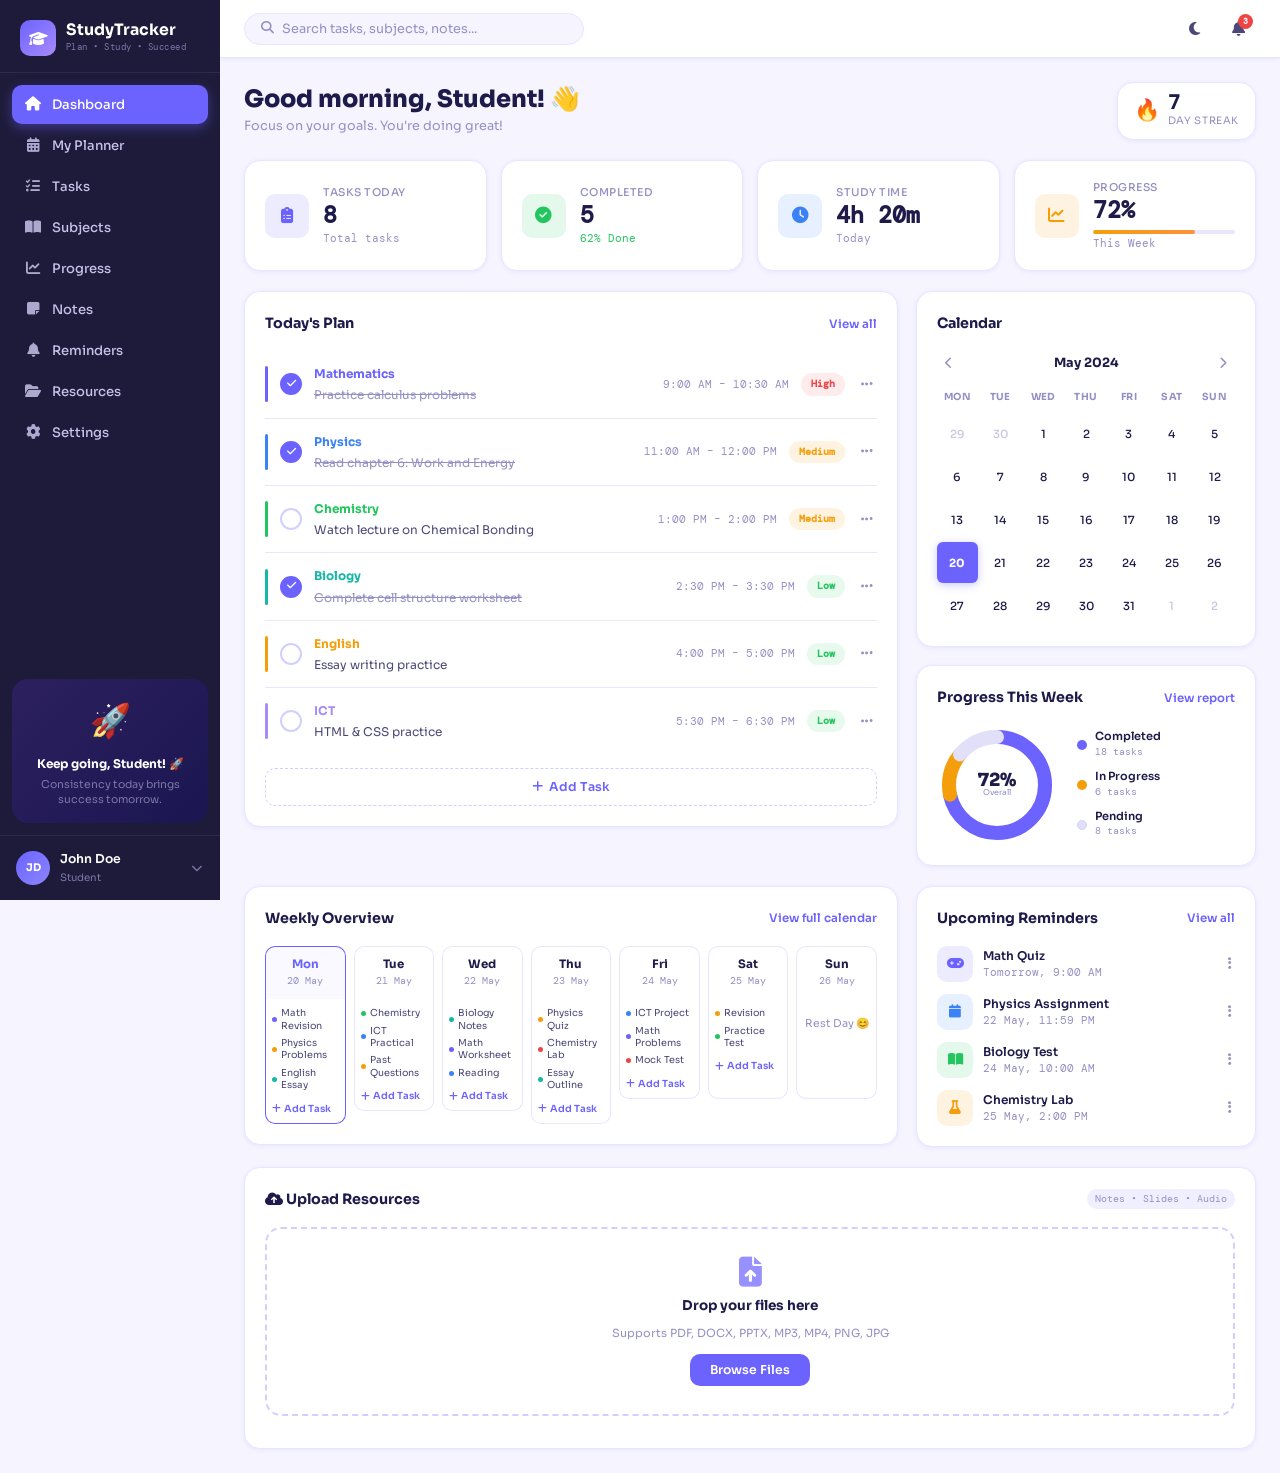
==== commit 518a169f: "added some new files" ====
--- a/index.html
+++ b/index.html
@@ -38,7 +38,7 @@
       <a href="progress.html" class="nav-item" data-page="progress">
         <i class="fas fa-chart-line"></i><span>Progress</span>
       </a>
-      <a href="notes.html" class="nav-item" data-page="notes">
+      <a href="Notes.html" class="nav-item" data-page="notes">
         <i class="fas fa-sticky-note"></i><span>Notes</span>
       </a>
       <a href="reminders.html" class="nav-item" data-page="reminders">
@@ -71,7 +71,7 @@
   <!-- MAIN CONTENT -->
   <div class="main-wrapper">
 
-    <!-- TOP NAV -->
+  
     <header class="topnav">
       <button type="button" class="hamburger" id="hamburger" title="Menu"><i class="fas fa-bars"></i></button>
       <div class="search-bar">
@@ -214,10 +214,10 @@
         </div>
       </div>
 
-      <!-- BOTTOM ROW -->
+      
       <div class="bottom-row">
 
-        <!-- WEEKLY OVERVIEW -->
+        
         <div class="panel weekly-panel">
           <div class="panel-header">
             <h2>Weekly Overview</h2>
@@ -226,7 +226,7 @@
           <div class="weekly-grid" id="weeklyGrid"></div>
         </div>
 
-        <!-- REMINDERS -->
+        
         <div class="panel reminders-panel">
           <div class="panel-header">
             <h2>Upcoming Reminders</h2>
@@ -237,7 +237,7 @@
 
       </div>
 
-      <!-- FILE UPLOAD SECTION -->
+      
       <div class="panel upload-panel">
         <div class="panel-header">
           <h2><i class="fas fa-cloud-arrow-up"></i> Upload Resources</h2>
@@ -256,7 +256,7 @@
     </main>
   </div>
 
-  <!-- ADD TASK MODAL -->
+  
   <div class="modal-overlay" id="modalOverlay">
     <div class="modal" id="taskModal">
       <div class="modal-header">
--- a/css/style.css
+++ b/css/style.css
@@ -1,14 +1,8 @@
-/* ============================================================
-   base.css — StudyPro Shared Styles
-   Used by: ALL pages
-   ============================================================ */
-
 /* ── Google Fonts ── */
 @import url('https://fonts.googleapis.com/css2?family=Sora:wght@300;400;500;600;700;800&family=DM+Mono:wght@400;500&family=Instrument+Serif:ital@0;1&display=swap');
 
 /* ── CSS Variables ── */
 :root {
-  /* Brand Colors */
   --clr-primary:       #6C63FF;
   --clr-primary-light: #8B85FF;
   --clr-primary-dark:  #4B44CC;
@@ -17,23 +11,28 @@
   --clr-warning:       #F59E0B;
   --clr-danger:        #EF4444;
   --clr-info:          #3B82F6;
-
-  /* Neutrals */
+  --clr-teal:          #14B8A6;
+
+  /* Sidebar — dark navy/purple as in image */
+  --sidebar-bg:        #1E1B3A;
+  --sidebar-text:      #C5C2E8;
+  --sidebar-text-muted:#7A76A8;
+  --sidebar-border:    #2D2A50;
+  --sidebar-hover-bg:  rgba(255,255,255,0.06);
+
+  /* Main Content */
   --clr-bg:            #F5F4FF;
   --clr-surface:       #FFFFFF;
   --clr-surface-2:     #F0EFFF;
-  --clr-border:        #E4E2FF;
+  --clr-border:        #E8E6FF;
   --clr-border-2:      #D1CFFF;
   --clr-text:          #1E1B4B;
   --clr-text-2:        #4B4878;
   --clr-text-muted:    #9590C4;
-  --clr-shadow:        rgba(108, 99, 255, 0.12);
-
-  /* Sidebar */
-  --sidebar-width:     260px;
-  --sidebar-collapsed: 72px;
-
-  /* Spacing */
+  --clr-shadow:        rgba(108, 99, 255, 0.10);
+
+  --sidebar-width:     220px;
+
   --sp-xs:  0.25rem;
   --sp-sm:  0.5rem;
   --sp-md:  1rem;
@@ -41,50 +40,26 @@
   --sp-xl:  2rem;
   --sp-2xl: 3rem;
 
-  /* Radius */
-  --r-sm:  6px;
-  --r-md:  12px;
-  --r-lg:  18px;
-  --r-xl:  24px;
+  --r-sm:   6px;
+  --r-md:   10px;
+  --r-lg:   16px;
+  --r-xl:   20px;
   --r-full: 9999px;
 
-  /* Typography */
   --font-sans:  'Sora', sans-serif;
-  --font-serif: 'Instrument Serif', serif;
   --font-mono:  'DM Mono', monospace;
 
-  /* Transitions */
   --tr-fast:   150ms ease;
   --tr-normal: 250ms ease;
-  --tr-slow:   400ms ease;
-
-  /* Shadows */
+
   --shadow-sm: 0 1px 4px var(--clr-shadow);
   --shadow-md: 0 4px 16px var(--clr-shadow);
   --shadow-lg: 0 8px 32px var(--clr-shadow);
-  --shadow-xl: 0 16px 48px var(--clr-shadow);
-}
-
-/* Dark-mode overrides */
-@media (prefers-color-scheme: dark) {
-  :root {
-    --clr-bg:         #0F0E1A;
-    --clr-surface:    #1A1830;
-    --clr-surface-2:  #221F3A;
-    --clr-border:     #2D2A50;
-    --clr-border-2:   #3A3660;
-    --clr-text:       #EDE9FF;
-    --clr-text-2:     #B8B2EF;
-    --clr-text-muted: #6E699A;
-    --clr-shadow:     rgba(0, 0, 0, 0.35);
-  }
-}
-
-/* ── Reset & Base ── */
-*, *::before, *::after { box-sizing: border-box; margin: 0; padding: 0; }
-
-html { scroll-behavior: smooth; font-size: 16px; }
-
+}
+
+/* ── Reset ── */
+* { box-sizing: border-box; margin: 0; padding: 0; }
+html { scroll-behavior: smooth; font-size: 15px; }
 body {
   font-family: var(--font-sans);
   background: var(--clr-bg);
@@ -94,183 +69,203 @@
   display: flex;
   overflow-x: hidden;
 }
-
 img, svg { display: block; max-width: 100%; }
 a { color: inherit; text-decoration: none; }
-button, input, select, textarea {
-  font-family: inherit;
-  font-size: inherit;
-}
+button, input, select, textarea { font-family: inherit; font-size: inherit; }
 ul, ol { list-style: none; }
-
-/* ── Layout Wrapper ── */
-.app-layout {
-  display: flex;
-  width: 100%;
-  min-height: 100vh;
-}
 
 /* ── Sidebar ── */
 .sidebar {
   position: fixed;
   inset: 0 auto 0 0;
   width: var(--sidebar-width);
-  background: var(--clr-surface);
-  border-right: 1px solid var(--clr-border);
+  background: var(--sidebar-bg);
   display: flex;
   flex-direction: column;
   z-index: 200;
   overflow-y: auto;
   overflow-x: hidden;
   transition: width var(--tr-normal), transform var(--tr-normal);
-  box-shadow: var(--shadow-md);
-}
-
-.sidebar-header {
-  padding: var(--sp-lg) var(--sp-lg) var(--sp-md);
-  display: flex;
-  align-items: center;
-  gap: var(--sp-sm);
-  border-bottom: 1px solid var(--clr-border);
-  flex-shrink: 0;
-}
-
-.sidebar-logo {
+}
+
+.sidebar-brand {
+  display: flex;
+  align-items: center;
+  gap: 10px;
+  padding: 20px 20px 16px;
+  border-bottom: 1px solid var(--sidebar-border);
+}
+
+.brand-icon {
   width: 36px;
   height: 36px;
   border-radius: var(--r-md);
-  background: linear-gradient(135deg, var(--clr-primary), var(--clr-accent));
+  background: linear-gradient(135deg, var(--clr-primary), #A78BFA);
   display: flex;
   align-items: center;
   justify-content: center;
-  font-size: 1.2rem;
+  color: #fff;
+  font-size: 1rem;
   flex-shrink: 0;
 }
 
-.sidebar-brand h2 {
-  font-size: 1.1rem;
+.brand-text {
+  display: flex;
+  flex-direction: column;
+}
+
+.brand-name {
+  font-size: 1.05rem;
   font-weight: 700;
-  color: var(--clr-text);
+  color: #fff;
   line-height: 1.2;
 }
 
-.sidebar-brand span {
-  font-size: 0.65rem;
-  color: var(--clr-text-muted);
-  font-weight: 400;
+.brand-tagline {
+  font-size: 0.62rem;
+  color: var(--sidebar-text-muted);
   font-family: var(--font-mono);
-  letter-spacing: 0.08em;
-  text-transform: uppercase;
-}
-
-/* ── Sidebar Profile ── */
-.sidebar-profile {
-  padding: var(--sp-md) var(--sp-lg);
-  display: flex;
-  align-items: center;
-  gap: var(--sp-sm);
-  border-bottom: 1px solid var(--clr-border);
+  letter-spacing: 0.05em;
+}
+
+/* ── Sidebar Nav ── */
+.sidebar-nav {
+  flex: 1;
+  padding: 12px 12px;
+  display: flex;
+  flex-direction: column;
+  gap: 2px;
+}
+
+.nav-item {
+  display: flex;
+  align-items: center;
+  gap: 10px;
+  padding: 9px 12px;
+  border-radius: var(--r-md);
+  font-size: 0.875rem;
+  font-weight: 500;
+  color: var(--sidebar-text);
+  transition: background var(--tr-fast), color var(--tr-fast);
+  cursor: pointer;
+}
+
+.nav-item i {
+  width: 18px;
+  text-align: center;
+  font-size: 0.95rem;
   flex-shrink: 0;
-}
-
-.profile-avatar {
-  width: 38px;
-  height: 38px;
-  border-radius: var(--r-full);
-  background: linear-gradient(135deg, var(--clr-primary), var(--clr-primary-light));
-  display: flex;
-  align-items: center;
-  justify-content: center;
+  opacity: 0.85;
+}
+
+.nav-item:hover {
+  background: var(--sidebar-hover-bg);
+  color: #fff;
+}
+
+.nav-item.active {
+  background: var(--clr-primary);
+  color: #fff;
+  box-shadow: 0 4px 12px rgba(108, 99, 255, 0.4);
+}
+
+.nav-item.active i {
+  opacity: 1;
+}
+
+/* ── Sidebar Motivation Box ── */
+.sidebar-motivation {
+  margin: 12px;
+  background: linear-gradient(135deg, #2D2060, #1A1650);
+  border-radius: var(--r-lg);
+  padding: 16px;
+  text-align: center;
+  position: relative;
+  overflow: hidden;
+}
+
+.motivation-rocket {
+  font-size: 2.2rem;
+  margin-bottom: 6px;
+}
+
+.motivation-title {
   font-size: 0.8rem;
   font-weight: 700;
   color: #fff;
+  margin-bottom: 4px;
+}
+
+.motivation-text {
+  font-size: 0.72rem;
+  color: var(--sidebar-text-muted);
+  line-height: 1.4;
+}
+
+/* ── Sidebar User ── */
+.sidebar-user {
+  display: flex;
+  align-items: center;
+  gap: 10px;
+  padding: 14px 16px;
+  border-top: 1px solid var(--sidebar-border);
+  cursor: pointer;
+}
+
+.user-avatar {
+  width: 34px;
+  height: 34px;
+  border-radius: 50%;
+  background: linear-gradient(135deg, var(--clr-primary), var(--clr-primary-light));
+  display: flex;
+  align-items: center;
+  justify-content: center;
+  font-size: 0.7rem;
+  font-weight: 700;
+  color: #fff;
   flex-shrink: 0;
-}
-
-.profile-info { overflow: hidden; }
-
-.profile-info .name {
-  font-size: 0.85rem;
+  overflow: hidden;
+}
+
+.user-avatar img {
+  width: 100%;
+  height: 100%;
+  object-fit: cover;
+  border-radius: 50%;
+}
+
+.user-info {
+  flex: 1;
+  display: flex;
+  flex-direction: column;
+  overflow: hidden;
+}
+
+.user-name {
+  font-size: 0.82rem;
   font-weight: 600;
+  color: #fff;
   white-space: nowrap;
   overflow: hidden;
   text-overflow: ellipsis;
 }
 
-.profile-info .role {
-  font-size: 0.7rem;
-  color: var(--clr-text-muted);
-  font-family: var(--font-mono);
-}
-
-/* ── Sidebar Nav ── */
-.sidebar-nav {
-  flex: 1;
-  padding: var(--sp-md) var(--sp-sm);
-  display: flex;
-  flex-direction: column;
-  gap: 2px;
-}
-
-.sidebar-nav .nav-section-label {
-  font-size: 0.6rem;
-  font-weight: 700;
-  text-transform: uppercase;
-  letter-spacing: 0.12em;
-  color: var(--clr-text-muted);
-  padding: var(--sp-sm) var(--sp-sm) var(--sp-xs);
-  margin-top: var(--sp-sm);
-}
-
-.nav-link {
-  display: flex;
-  align-items: center;
-  gap: var(--sp-sm);
-  padding: 0.55rem var(--sp-sm);
-  border-radius: var(--r-md);
-  font-size: 0.875rem;
-  font-weight: 500;
-  color: var(--clr-text-2);
-  transition: background var(--tr-fast), color var(--tr-fast);
-  position: relative;
-  white-space: nowrap;
-}
-
-.nav-link .nav-icon {
-  width: 20px;
-  text-align: center;
-  flex-shrink: 0;
-  font-size: 1rem;
-}
-
-.nav-link .nav-badge {
-  margin-left: auto;
-  background: var(--clr-primary);
-  color: #fff;
-  font-size: 0.65rem;
-  font-weight: 700;
-  padding: 1px 6px;
-  border-radius: var(--r-full);
-  font-family: var(--font-mono);
-}
-
-.nav-link:hover {
-  background: var(--clr-surface-2);
-  color: var(--clr-primary);
-}
-
-.nav-link.active {
-  background: linear-gradient(90deg, var(--clr-primary), var(--clr-primary-light));
-  color: #fff;
-  box-shadow: 0 2px 8px rgba(108, 99, 255, 0.3);
-}
-
-.nav-link.active .nav-badge {
-  background: rgba(255,255,255,0.3);
-}
-
-/* ── Main Content ── */
-.main-content {
+.user-role {
+  font-size: 0.68rem;
+  color: var(--sidebar-text-muted);
+}
+
+.user-chevron {
+  background: none;
+  border: none;
+  color: var(--sidebar-text-muted);
+  cursor: pointer;
+  font-size: 0.75rem;
+  padding: 2px;
+}
+
+/* ── Main Wrapper ── */
+.main-wrapper {
   margin-left: var(--sidebar-width);
   flex: 1;
   display: flex;
@@ -279,106 +274,187 @@
   transition: margin-left var(--tr-normal);
 }
 
-/* ── Topbar ── */
-.topbar {
+/* ── Topnav ── */
+.topnav {
   position: sticky;
   top: 0;
   z-index: 100;
   background: var(--clr-surface);
   border-bottom: 1px solid var(--clr-border);
-  padding: var(--sp-sm) var(--sp-xl);
+  padding: 0 24px;
   display: flex;
   align-items: center;
   justify-content: space-between;
   gap: var(--sp-md);
-  height: 60px;
+  height: 58px;
   box-shadow: var(--shadow-sm);
 }
 
-.topbar-left {
-  display: flex;
-  align-items: center;
-  gap: var(--sp-md);
-}
-
-.menu-toggle {
+.hamburger {
   display: none;
   background: none;
   border: none;
   cursor: pointer;
-  padding: var(--sp-xs);
-  color: var(--clr-text);
-  font-size: 1.3rem;
-}
-
-.topbar-right {
-  display: flex;
-  align-items: center;
-  gap: var(--sp-sm);
+  color: var(--clr-text);
+  font-size: 1.2rem;
+  padding: 4px;
+}
+
+/* ── Search Bar ── */
+.search-bar {
+  display: flex;
+  align-items: center;
+  gap: 8px;
+  background: var(--clr-bg);
+  border: 1px solid var(--clr-border);
+  border-radius: var(--r-full);
+  padding: 7px 16px;
+  width: 340px;
+  transition: border-color var(--tr-fast), box-shadow var(--tr-fast);
+}
+
+.search-bar:focus-within {
+  border-color: var(--clr-primary);
+  box-shadow: 0 0 0 3px rgba(108,99,255,0.12);
+}
+
+.search-bar i {
+  color: var(--clr-text-muted);
+  font-size: 0.85rem;
+}
+
+.search-bar input {
+  border: none;
+  background: transparent;
+  outline: none;
+  flex: 1;
+  font-size: 0.85rem;
+  color: var(--clr-text);
+}
+
+.search-bar input::placeholder { color: var(--clr-text-muted); }
+
+/* ── Topnav Actions ── */
+.topnav-actions {
+  display: flex;
+  align-items: center;
+  gap: 8px;
+}
+
+.icon-btn {
+  width: 36px;
+  height: 36px;
+  border-radius: var(--r-md);
+  background: none;
+  border: none;
+  cursor: pointer;
+  display: flex;
+  align-items: center;
+  justify-content: center;
+  color: var(--clr-text-2);
+  font-size: 1rem;
+  position: relative;
+  transition: background var(--tr-fast), color var(--tr-fast);
+}
+
+.icon-btn:hover {
+  background: var(--clr-surface-2);
+  color: var(--clr-primary);
+}
+
+.notif-badge {
+  position: absolute;
+  top: 3px;
+  right: 3px;
+  background: var(--clr-danger);
+  color: #fff;
+  font-size: 0.55rem;
+  font-weight: 700;
+  width: 15px;
+  height: 15px;
+  border-radius: 50%;
+  display: flex;
+  align-items: center;
+  justify-content: center;
+  font-family: var(--font-mono);
 }
 
 /* ── Page Content ── */
-.page-content {
-  padding: var(--sp-xl);
+.content {
+  padding: 24px;
   flex: 1;
-}
-
-/* ── Page Header ── */
-.page-header {
-  margin-bottom: var(--sp-xl);
-}
-
-.page-header h1 {
-  font-size: 1.75rem;
+  display: flex;
+  flex-direction: column;
+  gap: 20px;
+}
+
+/* ── Greeting Row ── */
+.greeting-row {
+  display: flex;
+  align-items: center;
+  justify-content: space-between;
+}
+
+.greeting-title {
+  font-size: 1.6rem;
   font-weight: 800;
   color: var(--clr-text);
   line-height: 1.2;
 }
 
-.page-header p {
-  color: var(--clr-text-muted);
-  margin-top: var(--sp-xs);
-  font-size: 0.9rem;
-}
-
-/* ── Cards ── */
-.card {
+.greeting-sub {
+  font-size: 0.85rem;
+  color: var(--clr-text-muted);
+  margin-top: 2px;
+}
+
+.streak-badge {
+  display: flex;
+  align-items: center;
+  gap: 8px;
   background: var(--clr-surface);
   border: 1px solid var(--clr-border);
   border-radius: var(--r-lg);
-  padding: var(--sp-lg);
+  padding: 10px 16px;
   box-shadow: var(--shadow-sm);
 }
 
-.card-header {
-  display: flex;
-  align-items: center;
-  justify-content: space-between;
-  margin-bottom: var(--sp-md);
-}
-
-.card-title {
-  font-size: 1rem;
-  font-weight: 700;
-  color: var(--clr-text);
-}
-
-/* ── Stat Cards ── */
+.streak-fire { font-size: 1.4rem; }
+
+.streak-num {
+  display: block;
+  font-size: 1.3rem;
+  font-weight: 800;
+  color: var(--clr-text);
+  font-family: var(--font-mono);
+  line-height: 1;
+}
+
+.streak-label {
+  display: block;
+  font-size: 0.68rem;
+  color: var(--clr-text-muted);
+  text-transform: uppercase;
+  letter-spacing: 0.06em;
+}
+
+/* ── Stats Grid ── */
 .stats-grid {
   display: grid;
-  grid-template-columns: repeat(auto-fit, minmax(180px, 1fr));
-  gap: var(--sp-md);
-  margin-bottom: var(--sp-xl);
+  grid-template-columns: repeat(4, 1fr);
+  gap: 14px;
 }
 
 .stat-card {
   background: var(--clr-surface);
   border: 1px solid var(--clr-border);
   border-radius: var(--r-lg);
-  padding: var(--sp-lg);
-  position: relative;
-  overflow: hidden;
+  padding: 18px 20px;
+  display: flex;
+  align-items: center;
+  gap: 14px;
   transition: transform var(--tr-fast), box-shadow var(--tr-fast);
+  box-shadow: var(--shadow-sm);
 }
 
 .stat-card:hover {
@@ -386,157 +462,685 @@
   box-shadow: var(--shadow-md);
 }
 
-.stat-card .stat-icon {
-  font-size: 1.5rem;
-  margin-bottom: var(--sp-sm);
-}
-
-.stat-card .stat-value {
-  font-size: 1.6rem;
-  font-weight: 800;
-  color: var(--clr-text);
-  font-family: var(--font-mono);
-  line-height: 1;
-}
-
-.stat-card .stat-label {
-  font-size: 0.75rem;
-  color: var(--clr-text-muted);
-  margin-top: var(--sp-xs);
+.stat-icon {
+  width: 44px;
+  height: 44px;
+  border-radius: var(--r-md);
+  display: flex;
+  align-items: center;
+  justify-content: center;
+  font-size: 1.1rem;
+  flex-shrink: 0;
+}
+
+.stat-icon.purple { background: rgba(108,99,255,0.12); color: var(--clr-primary); }
+.stat-icon.green  { background: rgba(34,197,94,0.12);  color: var(--clr-success); }
+.stat-icon.blue   { background: rgba(59,130,246,0.12); color: var(--clr-info); }
+.stat-icon.orange { background: rgba(245,158,11,0.12); color: var(--clr-warning); }
+
+.stat-info {
+  display: flex;
+  flex-direction: column;
+  gap: 2px;
+  flex: 1;
+}
+
+.stat-label {
+  font-size: 0.72rem;
+  color: var(--clr-text-muted);
   font-weight: 500;
   text-transform: uppercase;
-  letter-spacing: 0.06em;
-}
-
-.stat-card .stat-sub {
+  letter-spacing: 0.05em;
+}
+
+.stat-value {
+  font-size: 1.55rem;
+  font-weight: 800;
+  color: var(--clr-text);
+  line-height: 1.1;
+  font-family: var(--font-mono);
+}
+
+.stat-sub {
+  font-size: 0.7rem;
+  color: var(--clr-text-muted);
+  font-family: var(--font-mono);
+}
+
+.stat-sub.green-text { color: var(--clr-success); }
+
+.progress-bar-mini {
+  height: 4px;
+  background: var(--clr-border);
+  border-radius: var(--r-full);
+  overflow: hidden;
+  margin-top: 4px;
+}
+
+.progress-fill {
+  height: 100%;
+  width: 72%;
+  background: linear-gradient(90deg, var(--clr-warning), #FB923C);
+  border-radius: var(--r-full);
+}
+
+/* ── Middle Row ── */
+.middle-row {
+  display: grid;
+  grid-template-columns: 1fr 340px;
+  gap: 18px;
+  align-items: start;
+}
+
+/* ── Panel (generic card) ── */
+.panel {
+  background: var(--clr-surface);
+  border: 1px solid var(--clr-border);
+  border-radius: var(--r-lg);
+  padding: 20px;
+  box-shadow: var(--shadow-sm);
+}
+
+.panel-header {
+  display: flex;
+  align-items: center;
+  justify-content: space-between;
+  margin-bottom: 16px;
+}
+
+.panel-header h2 {
+  font-size: 0.95rem;
+  font-weight: 700;
+  color: var(--clr-text);
+}
+
+.link-btn {
+  background: none;
+  border: none;
+  font-size: 0.78rem;
+  color: var(--clr-primary);
+  font-weight: 600;
+  cursor: pointer;
+  padding: 0;
+  font-family: inherit;
+  transition: opacity var(--tr-fast);
+}
+
+.link-btn:hover { opacity: 0.75; }
+
+/* ── Tasks Panel ── */
+.tasks-panel { flex: 1; }
+
+.task-list {
+  display: flex;
+  flex-direction: column;
+  gap: 0;
+}
+
+.task-item {
+  display: flex;
+  align-items: center;
+  gap: 12px;
+  padding: 13px 0;
+  border-bottom: 1px solid var(--clr-border);
+  transition: background var(--tr-fast);
+}
+
+.task-item:last-child { border-bottom: none; }
+
+.task-item:hover { background: var(--clr-surface-2); margin: 0 -8px; padding: 13px 8px; border-radius: var(--r-sm); }
+
+/* Subject color bar on left */
+.task-bar {
+  width: 3px;
+  height: 36px;
+  border-radius: 2px;
+  flex-shrink: 0;
+}
+
+.task-check {
+  width: 22px;
+  height: 22px;
+  border-radius: 50%;
+  border: 2px solid var(--clr-border-2);
+  display: flex;
+  align-items: center;
+  justify-content: center;
+  cursor: pointer;
+  flex-shrink: 0;
+  transition: all var(--tr-fast);
+  font-size: 0.7rem;
+  color: transparent;
+}
+
+.task-check.done {
+  background: var(--clr-primary);
+  border-color: var(--clr-primary);
+  color: #fff;
+}
+
+.task-body { flex: 1; min-width: 0; }
+
+.task-subject {
+  font-size: 0.8rem;
+  font-weight: 700;
+  margin-bottom: 2px;
+}
+
+.task-desc {
+  font-size: 0.8rem;
+  color: var(--clr-text-2);
+}
+
+.task-desc.done-text { text-decoration: line-through; color: var(--clr-text-muted); }
+
+.task-time {
   font-size: 0.72rem;
-  color: var(--clr-success);
-  margin-top: var(--sp-xs);
+  color: var(--clr-text-muted);
   font-family: var(--font-mono);
-}
-
-/* ── Buttons ── */
-.btn {
-  display: inline-flex;
-  align-items: center;
-  gap: var(--sp-xs);
-  padding: 0.5rem 1rem;
+  white-space: nowrap;
+}
+
+/* Priority badges */
+.priority-badge {
+  font-size: 0.68rem;
+  font-weight: 600;
+  padding: 3px 10px;
+  border-radius: var(--r-full);
+  font-family: var(--font-mono);
+}
+
+.priority-badge.high   { background: rgba(239,68,68,0.1);   color: var(--clr-danger); }
+.priority-badge.medium { background: rgba(245,158,11,0.12); color: var(--clr-warning); }
+.priority-badge.low    { background: rgba(34,197,94,0.1);   color: var(--clr-success); }
+
+.task-more {
+  background: none;
+  border: none;
+  cursor: pointer;
+  color: var(--clr-text-muted);
+  padding: 4px;
+  font-size: 0.9rem;
+  transition: color var(--tr-fast);
+}
+
+.task-more:hover { color: var(--clr-text); }
+
+.add-task-btn {
+  margin-top: 14px;
+  background: none;
+  border: 1.5px dashed var(--clr-border-2);
   border-radius: var(--r-md);
+  color: var(--clr-primary);
+  font-size: 0.82rem;
+  font-weight: 600;
+  padding: 10px;
+  cursor: pointer;
+  width: 100%;
+  display: flex;
+  align-items: center;
+  justify-content: center;
+  gap: 6px;
+  font-family: inherit;
+  transition: background var(--tr-fast), border-color var(--tr-fast);
+}
+
+.add-task-btn:hover {
+  background: rgba(108,99,255,0.05);
+  border-color: var(--clr-primary);
+}
+
+/* ── Right Column ── */
+.right-col {
+  display: flex;
+  flex-direction: column;
+  gap: 18px;
+}
+
+/* ── Calendar Panel ── */
+.calendar-panel { }
+
+.cal-nav {
+  display: flex;
+  align-items: center;
+  justify-content: space-between;
+  margin-bottom: 12px;
+}
+
+.cal-arrow {
+  background: none;
+  border: none;
+  cursor: pointer;
+  color: var(--clr-text-muted);
+  font-size: 0.8rem;
+  padding: 4px 8px;
+  border-radius: var(--r-sm);
+  transition: color var(--tr-fast), background var(--tr-fast);
+}
+
+.cal-arrow:hover { color: var(--clr-primary); background: var(--clr-surface-2); }
+
+.cal-month {
   font-size: 0.85rem;
-  font-weight: 600;
-  cursor: pointer;
-  border: 1px solid transparent;
-  transition: background var(--tr-fast), transform var(--tr-fast), box-shadow var(--tr-fast);
-  white-space: nowrap;
-}
-
-.btn:active { transform: scale(0.97); }
-
-.btn-primary {
+  font-weight: 700;
+  color: var(--clr-text);
+}
+
+.cal-grid {
+  display: grid;
+  grid-template-columns: repeat(7, 1fr);
+  gap: 2px;
+  margin-bottom: 4px;
+}
+
+.cal-day-name {
+  font-size: 0.65rem;
+  font-weight: 700;
+  color: var(--clr-text-muted);
+  text-align: center;
+  padding: 4px 0;
+  text-transform: uppercase;
+  letter-spacing: 0.04em;
+}
+
+.cal-days {
+  display: grid;
+  grid-template-columns: repeat(7, 1fr);
+  gap: 2px;
+}
+
+.cal-day {
+  aspect-ratio: 1;
+  display: flex;
+  align-items: center;
+  justify-content: center;
+  font-size: 0.75rem;
+  font-weight: 500;
+  color: var(--clr-text);
+  border-radius: var(--r-sm);
+  cursor: pointer;
+  transition: background var(--tr-fast), color var(--tr-fast);
+}
+
+.cal-day:hover {
+  background: var(--clr-surface-2);
+  color: var(--clr-primary);
+}
+
+.cal-day.today {
   background: var(--clr-primary);
   color: #fff;
+  font-weight: 700;
+  box-shadow: 0 2px 8px rgba(108,99,255,0.35);
+}
+
+.cal-day.other-month {
+  color: var(--clr-text-muted);
+  opacity: 0.5;
+}
+
+.cal-day.has-event::after {
+  content: '';
+  position: absolute;
+  bottom: 2px;
+  width: 4px;
+  height: 4px;
+  border-radius: 50%;
+  background: var(--clr-accent);
+}
+
+/* ── Progress Panel ── */
+.progress-panel { }
+
+.donut-wrap {
+  display: flex;
+  align-items: center;
+  gap: 20px;
+}
+
+.donut-svg {
+  width: 120px;
+  height: 120px;
+  flex-shrink: 0;
+  transform: rotate(-90deg);
+}
+
+.donut-bg {
+  fill: none;
+  stroke: var(--clr-surface-2);
+  stroke-width: 14;
+}
+
+.donut-seg {
+  fill: none;
+  stroke-width: 14;
+  stroke-linecap: round;
+}
+
+.donut-completed { stroke: var(--clr-primary); }
+.donut-progress  { stroke: var(--clr-warning); }
+.donut-pending   { stroke: #E2E0F9; }
+
+.donut-pct {
+  font-size: 18px;
+  font-weight: 800;
+  fill: var(--clr-text);
+  text-anchor: middle;
+  dominant-baseline: middle;
+  transform: rotate(90deg);
+  transform-origin: center;
+  font-family: 'Sora', sans-serif;
+}
+
+.donut-lbl {
+  font-size: 8px;
+  fill: var(--clr-text-muted);
+  text-anchor: middle;
+  transform: rotate(90deg);
+  transform-origin: center;
+  font-family: 'Sora', sans-serif;
+}
+
+.donut-legend {
+  display: flex;
+  flex-direction: column;
+  gap: 10px;
+}
+
+.legend-item {
+  display: flex;
+  align-items: center;
+  gap: 8px;
+}
+
+.dot {
+  width: 10px;
+  height: 10px;
+  border-radius: 50%;
+  flex-shrink: 0;
+}
+
+.dot.green  { background: var(--clr-primary); }
+.dot.yellow { background: var(--clr-warning); }
+.dot.grey   { background: #E2E0F9; border: 1px solid var(--clr-border-2); }
+
+.legend-item strong {
+  display: block;
+  font-size: 0.75rem;
+  font-weight: 600;
+  color: var(--clr-text);
+  line-height: 1.2;
+}
+
+.legend-item small {
+  display: block;
+  font-size: 0.68rem;
+  color: var(--clr-text-muted);
+  font-family: var(--font-mono);
+}
+
+/* ── Bottom Row ── */
+.bottom-row {
+  display: grid;
+  grid-template-columns: 1fr 340px;
+  gap: 18px;
+  align-items: start;
+}
+
+/* ── Weekly Overview ── */
+.weekly-panel { }
+
+.weekly-grid {
+  display: grid;
+  grid-template-columns: repeat(7, 1fr);
+  gap: 8px;
+}
+
+.week-day-col {
+  display: flex;
+  flex-direction: column;
+  gap: 0;
+}
+
+.week-day-header {
+  text-align: center;
+  padding: 8px 4px 10px;
+  border: 1.5px solid var(--clr-border);
+  border-radius: var(--r-md) var(--r-md) 0 0;
+  border-bottom: none;
+  background: var(--clr-surface);
+}
+
+.week-day-header.today-col {
   border-color: var(--clr-primary);
-}
-
-.btn-primary:hover {
-  background: var(--clr-primary-dark);
-  box-shadow: 0 4px 12px rgba(108, 99, 255, 0.35);
-}
-
-.btn-ghost {
-  background: transparent;
+  background: rgba(108,99,255,0.04);
+}
+
+.week-day-name {
+  font-size: 0.78rem;
+  font-weight: 700;
+  color: var(--clr-text);
+  display: block;
+}
+
+.week-day-header.today-col .week-day-name { color: var(--clr-primary); }
+
+.week-day-date {
+  font-size: 0.65rem;
+  color: var(--clr-text-muted);
+  display: block;
+  font-family: var(--font-mono);
+}
+
+.week-tasks {
+  border: 1.5px solid var(--clr-border);
+  border-top: none;
+  border-radius: 0 0 var(--r-md) var(--r-md);
+  padding: 8px 6px;
+  display: flex;
+  flex-direction: column;
+  gap: 5px;
+  min-height: 100px;
+  background: var(--clr-surface);
+}
+
+.week-day-header.today-col + .week-tasks {
+  border-color: var(--clr-primary);
+}
+
+.week-task-tag {
+  font-size: 0.64rem;
   color: var(--clr-text-2);
-  border-color: var(--clr-border);
-}
-
-.btn-ghost:hover {
-  background: var(--clr-surface-2);
+  display: flex;
+  align-items: center;
+  gap: 4px;
+  line-height: 1.3;
+}
+
+.week-task-tag::before {
+  content: '';
+  width: 5px;
+  height: 5px;
+  border-radius: 50%;
+  flex-shrink: 0;
+}
+
+.week-task-tag.dot-purple::before { background: var(--clr-primary); }
+.week-task-tag.dot-orange::before { background: var(--clr-warning); }
+.week-task-tag.dot-green::before  { background: var(--clr-success); }
+.week-task-tag.dot-red::before    { background: var(--clr-danger); }
+.week-task-tag.dot-teal::before   { background: var(--clr-teal); }
+.week-task-tag.dot-blue::before   { background: var(--clr-info); }
+
+.week-rest {
+  font-size: 0.72rem;
+  color: var(--clr-text-muted);
+  text-align: center;
+  margin-top: 8px;
+}
+
+.week-add-btn {
+  font-size: 0.65rem;
   color: var(--clr-primary);
-  border-color: var(--clr-primary);
-}
-
-.btn-icon {
+  background: none;
+  border: none;
+  cursor: pointer;
+  display: flex;
+  align-items: center;
+  gap: 3px;
+  font-weight: 600;
+  margin-top: 6px;
+  padding: 0;
+  font-family: inherit;
+  transition: opacity var(--tr-fast);
+}
+
+.week-add-btn:hover { opacity: 0.7; }
+
+/* ── Reminders Panel ── */
+.reminders-panel { }
+
+.reminder-list {
+  display: flex;
+  flex-direction: column;
+  gap: 12px;
+}
+
+.reminder-item {
+  display: flex;
+  align-items: center;
+  gap: 10px;
+}
+
+.reminder-icon {
   width: 36px;
   height: 36px;
-  padding: 0;
+  border-radius: var(--r-md);
+  display: flex;
+  align-items: center;
   justify-content: center;
-  border-radius: var(--r-md);
-}
-
-/* ── Form Elements ── */
-.form-group { margin-bottom: var(--sp-md); }
-
-.form-label {
-  display: block;
+  font-size: 0.9rem;
+  flex-shrink: 0;
+}
+
+.reminder-icon.purple { background: rgba(108,99,255,0.12); color: var(--clr-primary); }
+.reminder-icon.blue   { background: rgba(59,130,246,0.12); color: var(--clr-info); }
+.reminder-icon.green  { background: rgba(34,197,94,0.12);  color: var(--clr-success); }
+.reminder-icon.orange { background: rgba(245,158,11,0.12); color: var(--clr-warning); }
+
+.reminder-body { flex: 1; min-width: 0; }
+
+.reminder-name {
   font-size: 0.8rem;
   font-weight: 600;
-  color: var(--clr-text-2);
-  margin-bottom: var(--sp-xs);
-  text-transform: uppercase;
-  letter-spacing: 0.05em;
-}
-
-.form-input,
-.form-select,
-.form-textarea {
-  width: 100%;
-  padding: 0.6rem 0.9rem;
-  background: var(--clr-surface);
-  border: 1px solid var(--clr-border);
-  border-radius: var(--r-md);
-  color: var(--clr-text);
+  color: var(--clr-text);
+}
+
+.reminder-time {
+  font-size: 0.7rem;
+  color: var(--clr-text-muted);
+  font-family: var(--font-mono);
+}
+
+.reminder-more {
+  background: none;
+  border: none;
+  cursor: pointer;
+  color: var(--clr-text-muted);
   font-size: 0.9rem;
-  transition: border-color var(--tr-fast), box-shadow var(--tr-fast);
-  outline: none;
-}
-
-.form-input:focus,
-.form-select:focus,
-.form-textarea:focus {
-  border-color: var(--clr-primary);
-  box-shadow: 0 0 0 3px rgba(108, 99, 255, 0.15);
-}
-
-.form-textarea {
-  resize: vertical;
-  min-height: 80px;
-}
-
-/* ── Badges ── */
-.badge {
-  display: inline-flex;
-  align-items: center;
-  gap: 4px;
+  padding: 4px;
+}
+
+/* ── Upload Panel ── */
+.upload-panel { }
+
+.badge-label {
+  font-size: 0.68rem;
+  color: var(--clr-text-muted);
+  font-family: var(--font-mono);
+  background: var(--clr-surface-2);
   padding: 2px 8px;
   border-radius: var(--r-full);
-  font-size: 0.72rem;
+}
+
+.upload-zone {
+  border: 2px dashed var(--clr-border-2);
+  border-radius: var(--r-lg);
+  padding: 28px;
+  display: flex;
+  flex-direction: column;
+  align-items: center;
+  justify-content: center;
+  gap: 8px;
+  text-align: center;
+  transition: border-color var(--tr-fast), background var(--tr-fast);
+  cursor: pointer;
+}
+
+.upload-zone:hover, .upload-zone.drag-over {
+  border-color: var(--clr-primary);
+  background: rgba(108,99,255,0.03);
+}
+
+.upload-icon {
+  font-size: 2rem;
+  color: var(--clr-primary);
+  opacity: 0.7;
+}
+
+.upload-title {
+  font-size: 0.9rem;
+  font-weight: 700;
+  color: var(--clr-text);
+}
+
+.upload-sub {
+  font-size: 0.75rem;
+  color: var(--clr-text-muted);
+}
+
+.btn-upload {
+  margin-top: 4px;
+  padding: 8px 20px;
+  background: var(--clr-primary);
+  color: #fff;
+  border: none;
+  border-radius: var(--r-md);
+  font-size: 0.82rem;
   font-weight: 600;
-  font-family: var(--font-mono);
-}
-
-.badge-primary  { background: rgba(108,99,255,0.12); color: var(--clr-primary); }
-.badge-success  { background: rgba(34,197,94,0.12);  color: var(--clr-success); }
-.badge-warning  { background: rgba(245,158,11,0.12); color: var(--clr-warning); }
-.badge-danger   { background: rgba(239,68,68,0.12);  color: var(--clr-danger); }
-.badge-muted    { background: var(--clr-surface-2);  color: var(--clr-text-muted); }
-
-/* ── Progress Bar ── */
-.progress-bar-wrap {
+  cursor: pointer;
+  font-family: inherit;
+  transition: background var(--tr-fast), box-shadow var(--tr-fast);
+}
+
+.btn-upload:hover {
+  background: var(--clr-primary-dark);
+  box-shadow: 0 4px 12px rgba(108,99,255,0.3);
+}
+
+.uploaded-files {
+  display: flex;
+  flex-wrap: wrap;
+  gap: 8px;
+  margin-top: 12px;
+}
+
+.uploaded-file-chip {
+  display: flex;
+  align-items: center;
+  gap: 6px;
   background: var(--clr-surface-2);
+  border: 1px solid var(--clr-border);
   border-radius: var(--r-full);
-  height: 8px;
-  overflow: hidden;
-}
-
-.progress-bar-fill {
-  height: 100%;
-  border-radius: var(--r-full);
-  background: linear-gradient(90deg, var(--clr-primary), var(--clr-primary-light));
-  transition: width 0.6s ease;
-}
-
-/* ── Overlay / Modal ── */
-.overlay {
+  padding: 5px 12px;
+  font-size: 0.75rem;
+  color: var(--clr-text-2);
+}
+
+.uploaded-file-chip i { color: var(--clr-primary); font-size: 0.8rem; }
+
+/* ── Modal ── */
+.modal-overlay {
   position: fixed;
   inset: 0;
   background: rgba(0,0,0,0.45);
@@ -548,7 +1152,7 @@
   padding: var(--sp-lg);
 }
 
-.overlay.open { display: flex; }
+.modal-overlay.open { display: flex; }
 
 .modal {
   background: var(--clr-surface);
@@ -556,14 +1160,14 @@
   border-radius: var(--r-xl);
   padding: var(--sp-xl);
   width: 100%;
-  max-width: 520px;
-  box-shadow: var(--shadow-xl);
+  max-width: 480px;
+  box-shadow: var(--shadow-lg);
   animation: modal-in 0.25s ease;
 }
 
 @keyframes modal-in {
   from { opacity: 0; transform: translateY(16px) scale(0.97); }
-  to   { opacity: 1; transform: translateY(0)  scale(1); }
+  to   { opacity: 1; transform: translateY(0) scale(1); }
 }
 
 .modal-header {
@@ -573,154 +1177,211 @@
   margin-bottom: var(--sp-lg);
 }
 
-.modal-title {
-  font-size: 1.1rem;
+.modal-header h3 {
+  font-size: 1.05rem;
   font-weight: 700;
-}
-
-/* ── Sidebar Mobile Overlay ── */
-.sidebar-backdrop {
-  display: none;
-  position: fixed;
-  inset: 0;
-  background: rgba(0,0,0,0.4);
-  z-index: 150;
-}
-
-/* ── Toast / Notifications ── */
-.toast-container {
-  position: fixed;
-  bottom: var(--sp-xl);
-  right: var(--sp-xl);
-  z-index: 600;
-  display: flex;
-  flex-direction: column;
-  gap: var(--sp-sm);
-}
-
-.toast {
-  background: var(--clr-surface);
+  color: var(--clr-text);
+}
+
+.modal-close {
+  background: none;
+  border: none;
+  cursor: pointer;
+  color: var(--clr-text-muted);
+  font-size: 1rem;
+  padding: 4px;
+  border-radius: var(--r-sm);
+  transition: color var(--tr-fast), background var(--tr-fast);
+}
+
+.modal-close:hover { color: var(--clr-text); background: var(--clr-surface-2); }
+
+.modal-body { display: flex; flex-direction: column; gap: 14px; }
+
+.form-group { display: flex; flex-direction: column; gap: 6px; }
+
+.form-group label {
+  font-size: 0.75rem;
+  font-weight: 600;
+  color: var(--clr-text-2);
+  text-transform: uppercase;
+  letter-spacing: 0.05em;
+}
+
+.form-group input,
+.form-group select {
+  padding: 8px 12px;
+  background: var(--clr-bg);
   border: 1px solid var(--clr-border);
   border-radius: var(--r-md);
-  padding: var(--sp-sm) var(--sp-md);
-  box-shadow: var(--shadow-lg);
+  color: var(--clr-text);
+  font-size: 0.875rem;
+  outline: none;
+  transition: border-color var(--tr-fast), box-shadow var(--tr-fast);
+}
+
+.form-group input:focus,
+.form-group select:focus {
+  border-color: var(--clr-primary);
+  box-shadow: 0 0 0 3px rgba(108,99,255,0.12);
+}
+
+.form-row {
+  display: grid;
+  grid-template-columns: 1fr 1fr;
+  gap: 12px;
+}
+
+.modal-footer {
+  display: flex;
+  justify-content: flex-end;
+  gap: 10px;
+  margin-top: 20px;
+}
+
+.btn-cancel {
+  padding: 8px 18px;
+  background: none;
+  border: 1px solid var(--clr-border);
+  border-radius: var(--r-md);
   font-size: 0.85rem;
-  display: flex;
-  align-items: center;
-  gap: var(--sp-sm);
-  min-width: 240px;
-  animation: slide-in 0.3s ease;
-}
-
-@keyframes slide-in {
-  from { opacity: 0; transform: translateX(20px); }
-  to   { opacity: 1; transform: translateX(0); }
-}
-
-/* ── Utility ── */
-.text-muted  { color: var(--clr-text-muted); }
-.text-sm     { font-size: 0.85rem; }
-.text-xs     { font-size: 0.75rem; }
-.font-mono   { font-family: var(--font-mono); }
-.font-bold   { font-weight: 700; }
-.flex        { display: flex; }
-.flex-col    { flex-direction: column; }
-.items-center { align-items: center; }
-.justify-between { justify-content: space-between; }
-.gap-sm      { gap: var(--sp-sm); }
-.gap-md      { gap: var(--sp-md); }
-.mt-md       { margin-top: var(--sp-md); }
-.mt-lg       { margin-top: var(--sp-lg); }
-.mb-md       { margin-bottom: var(--sp-md); }
-.mb-lg       { margin-bottom: var(--sp-lg); }
-.w-full      { width: 100%; }
-.hidden      { display: none !important; }
+  font-weight: 600;
+  color: var(--clr-text-2);
+  cursor: pointer;
+  font-family: inherit;
+  transition: background var(--tr-fast);
+}
+
+.btn-cancel:hover { background: var(--clr-surface-2); }
+
+.btn-save {
+  padding: 8px 18px;
+  background: var(--clr-primary);
+  border: none;
+  border-radius: var(--r-md);
+  font-size: 0.85rem;
+  font-weight: 600;
+  color: #fff;
+  cursor: pointer;
+  font-family: inherit;
+  transition: background var(--tr-fast), box-shadow var(--tr-fast);
+}
+
+.btn-save:hover {
+  background: var(--clr-primary-dark);
+  box-shadow: 0 4px 12px rgba(108,99,255,0.3);
+}
 
 /* ── Scrollbar ── */
-::-webkit-scrollbar { width: 6px; height: 6px; }
+::-webkit-scrollbar { width: 5px; height: 5px; }
 ::-webkit-scrollbar-track { background: transparent; }
 ::-webkit-scrollbar-thumb { background: var(--clr-border-2); border-radius: var(--r-full); }
 ::-webkit-scrollbar-thumb:hover { background: var(--clr-primary); }
 
+/* ── Utility ── */
+.hidden { display: none !important; }
+.text-muted { color: var(--clr-text-muted); }
+
 /* ================================================================
-   RESPONSIVE BREAKPOINTS
+   DARK MODE (toggle via [data-theme="dark"] on <html>)
    ================================================================ */
-
-/* ── Tablet (≤1024px) ── */
+[data-theme="dark"] {
+  --clr-bg:         #0F0E1A;
+  --clr-surface:    #1A1830;
+  --clr-surface-2:  #221F3A;
+  --clr-border:     #2D2A50;
+  --clr-border-2:   #3A3660;
+  --clr-text:       #EDE9FF;
+  --clr-text-2:     #B8B2EF;
+  --clr-text-muted: #6E699A;
+  --clr-shadow:     rgba(0,0,0,0.35);
+}
+
+/* ================================================================
+   RESPONSIVE
+   ================================================================ */
+@media (max-width: 1200px) {
+  .middle-row,
+  .bottom-row {
+    grid-template-columns: 1fr;
+  }
+
+  .right-col {
+    display: grid;
+    grid-template-columns: 1fr 1fr;
+  }
+}
+
 @media (max-width: 1024px) {
-  :root { --sidebar-width: 220px; }
-  .page-content { padding: var(--sp-lg); }
-}
-
-/* ── Small Tablet (≤768px) ── */
+  .stats-grid {
+    grid-template-columns: repeat(2, 1fr);
+  }
+
+  .weekly-grid {
+    grid-template-columns: repeat(4, 1fr);
+  }
+}
+
 @media (max-width: 768px) {
   .sidebar {
     transform: translateX(-100%);
-    width: var(--sidebar-width) !important;
   }
 
   .sidebar.open {
     transform: translateX(0);
   }
 
-  .sidebar-backdrop.open {
-    display: block;
-  }
-
-  .main-content {
+  .main-wrapper {
     margin-left: 0;
   }
 
-  .menu-toggle {
+  .hamburger {
     display: flex;
     align-items: center;
     justify-content: center;
   }
 
-  .topbar {
-    padding: var(--sp-sm) var(--sp-md);
-  }
-
-  .page-content {
-    padding: var(--sp-md);
+  .content {
+    padding: 16px;
   }
 
   .stats-grid {
     grid-template-columns: repeat(2, 1fr);
-  }
-
-  .page-header h1 {
-    font-size: 1.4rem;
-  }
-}
-
-/* ── Mobile (≤480px) ── */
+    gap: 10px;
+  }
+
+  .right-col {
+    grid-template-columns: 1fr;
+  }
+
+  .greeting-title {
+    font-size: 1.3rem;
+  }
+
+  .weekly-grid {
+    grid-template-columns: repeat(3, 1fr);
+  }
+}
+
 @media (max-width: 480px) {
   .stats-grid {
     grid-template-columns: 1fr 1fr;
-    gap: var(--sp-sm);
+    gap: 8px;
   }
 
   .stat-card {
-    padding: var(--sp-md);
-  }
-
-  .stat-card .stat-value {
-    font-size: 1.3rem;
-  }
-
-  .page-header h1 {
+    padding: 12px;
+  }
+
+  .stat-value {
     font-size: 1.25rem;
   }
 
-  .modal {
-    padding: var(--sp-lg);
-    margin: var(--sp-sm);
-  }
-
-  .toast-container {
-    bottom: var(--sp-md);
-    right: var(--sp-md);
-    left: var(--sp-md);
+  .search-bar {
+    width: 200px;
+  }
+
+  .weekly-grid {
+    grid-template-columns: repeat(2, 1fr);
   }
 }
